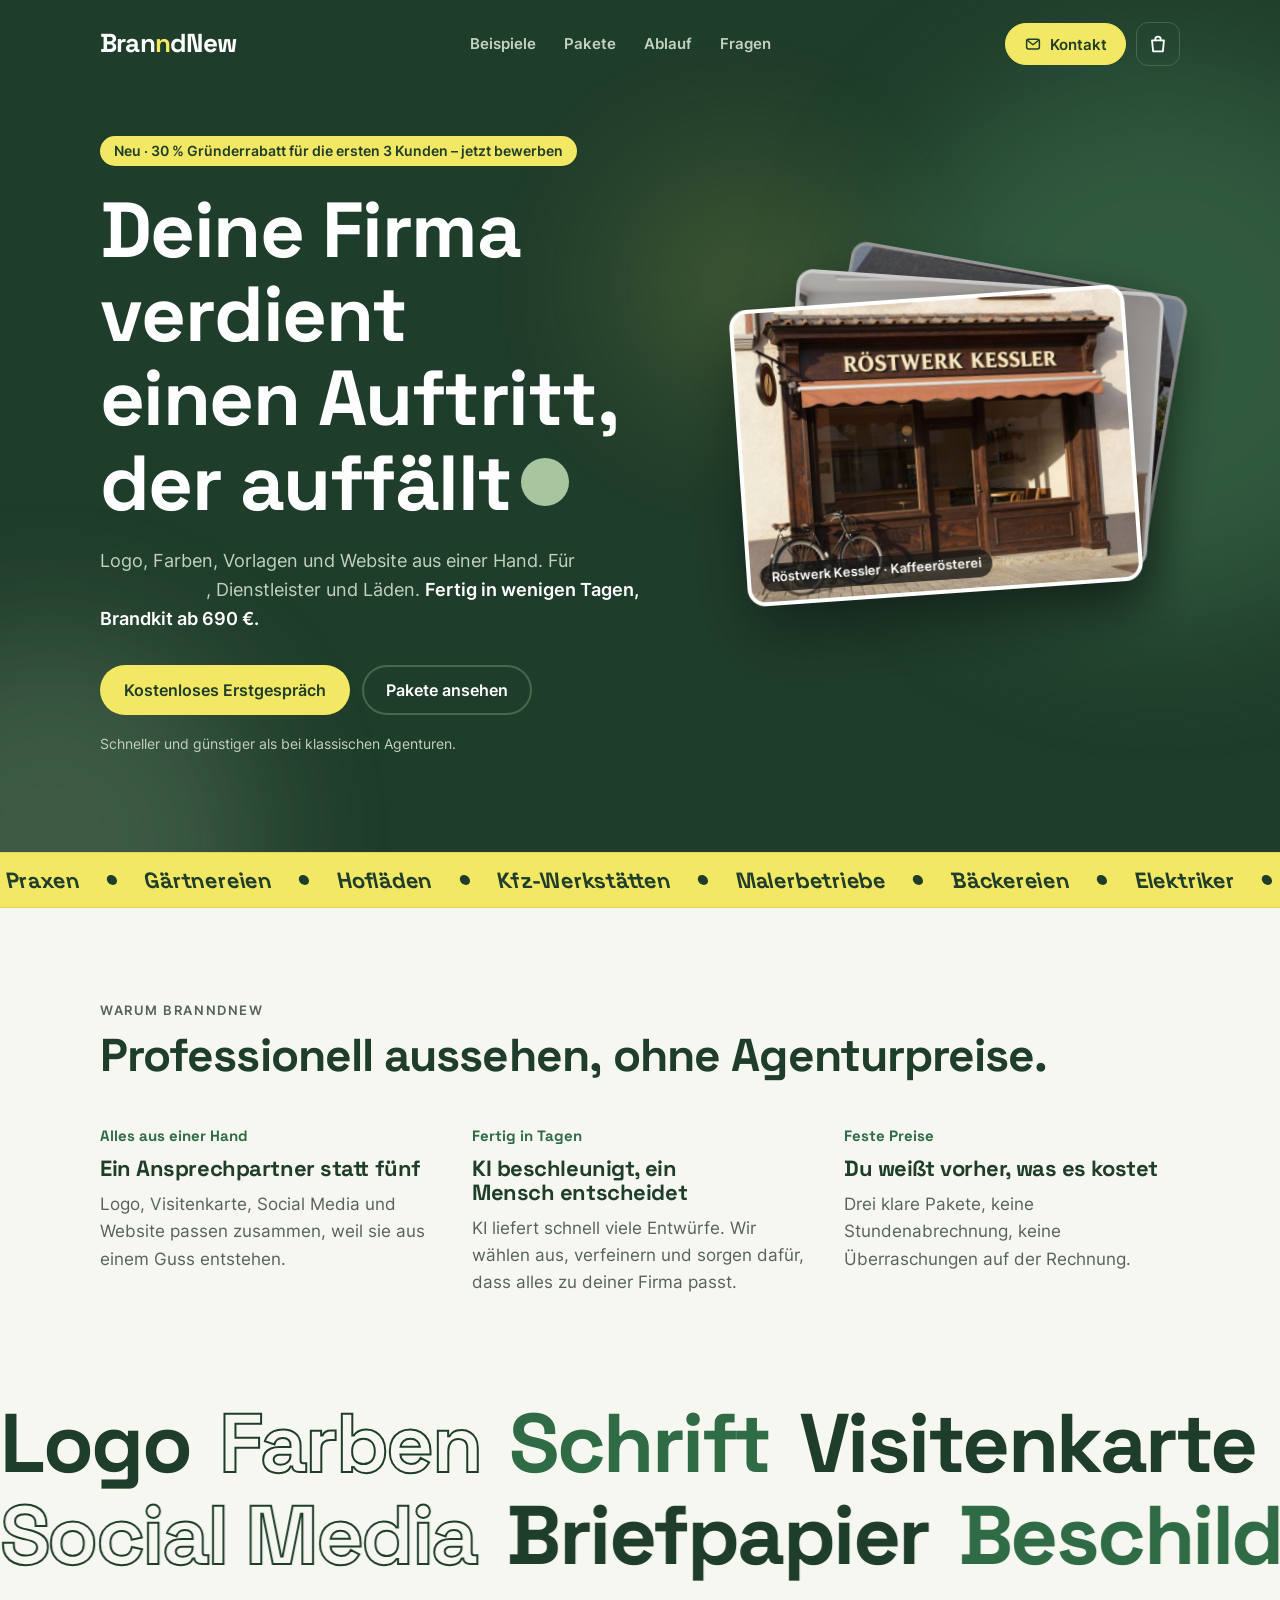
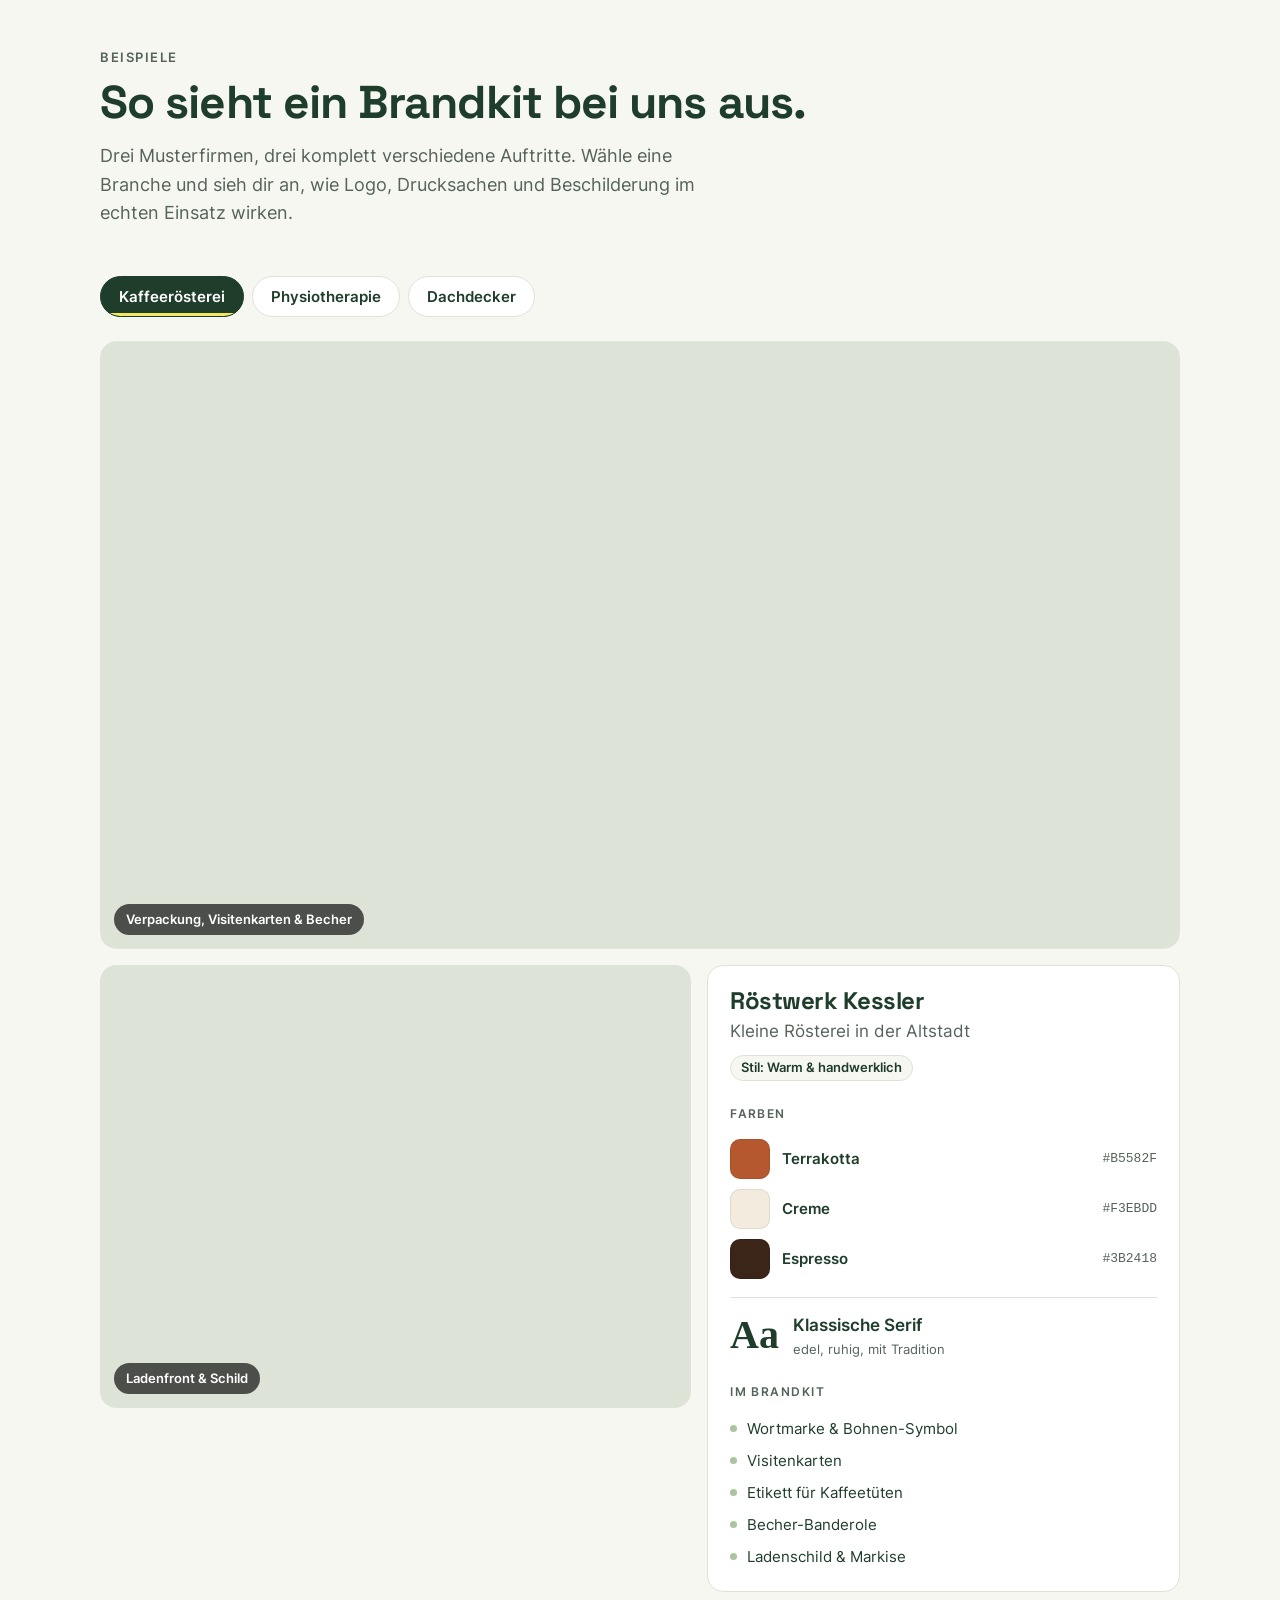
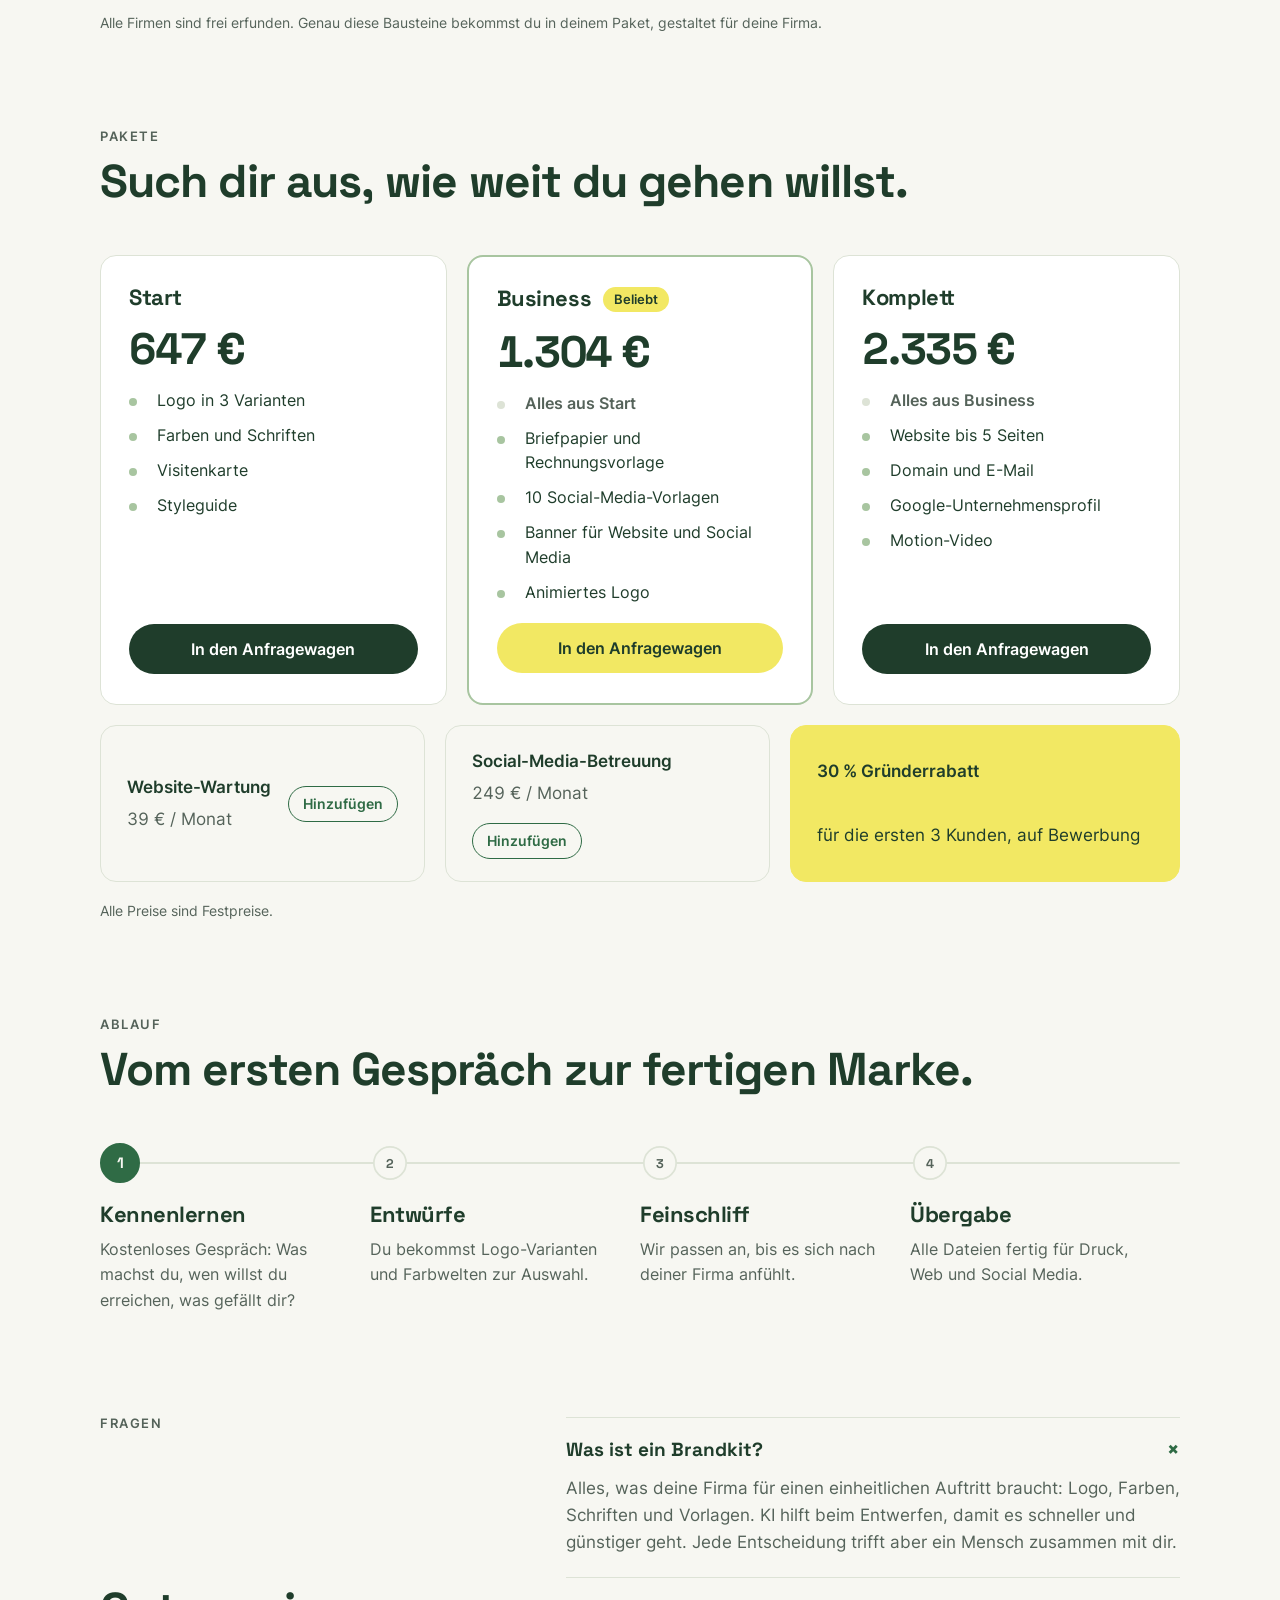
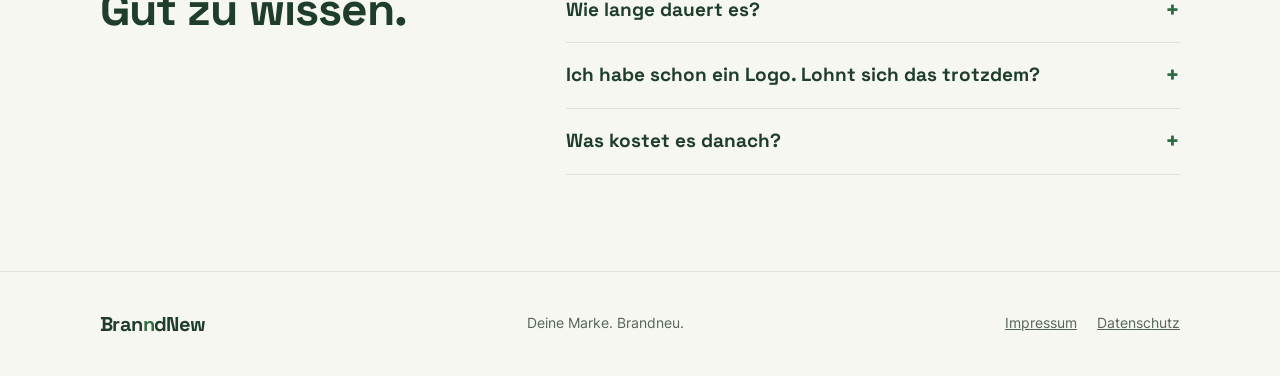
==== index.html @ 5138609c "Paket Business: KI-Bilder entfernt Co-Authored-By: Claude Opus 5.5 <noreply@anthropic.com>" ====
<!doctype html>
<html lang="de" data-theme="light">
<head>
<meta charset="utf-8">
<meta name="viewport" content="width=device-width, initial-scale=1, viewport-fit=cover">
<title>BranndNew</title>
<meta name="description" content="BranndNew – KI-Brandkits für Handwerker, Dienstleister und Läden. Brandkit ab 690 €, Komplettpaket mit Website ab 2.490 €.">
<meta name="theme-color" content="#1F3D2B">
<link rel="icon" href="data:image/svg+xml,%3Csvg xmlns='http://www.w3.org/2000/svg' viewBox='0 0 64 64'%3E%3Crect width='64' height='64' rx='14' fill='%231F3D2B'/%3E%3Ctext x='32' y='43' text-anchor='middle' font-family='Arial,sans-serif' font-weight='700' font-size='32' fill='%23FFFFFF'%3En%3Ctspan fill='%23F2E863'%3En%3C/tspan%3E%3C/text%3E%3C/svg%3E">
<meta property="og:type" content="website">
<meta property="og:locale" content="de_DE">
<meta property="og:site_name" content="BranndNew">
<meta property="og:title" content="BranndNew – Deine Marke. Brandneu.">
<meta property="og:description" content="Logo, Farben, Vorlagen und Website aus einer Hand. Für Handwerker, Dienstleister und Läden. Fertig in wenigen Tagen, Brandkit ab 690 €.">
<!-- Für ein Vorschaubild beim Teilen: Bild (1200×630 px) hochladen und hier die volle URL eintragen -->
<!-- <meta property="og:image" content="https://DEINE-DOMAIN.de/og-bild.png"> -->
<link rel="stylesheet" href="fonts/fonts.css">
<style>
/* Layout: navy hero band with live brand preview → packages → process → FAQ → contact. Brand kit v1 tokens. */
:root {
  --navy: #1F3D2B;
  --sky: #A8C5A0;
  --sun: #F2E863;
  --white: #FFFFFF;

  --bg: #F7F7F2;
  --surface: #FFFFFF;
  --fg: #1F3D2B;
  --muted: #55635A;
  --line: #DDE3D6;
  --accent-ink: #2F6B45;
  --err: #C62828;
  --hero-bg: #1F3D2B;
  --hero-fg: #FFFFFF;
  --hero-muted: #C3D2BF;
  --hero-orb: #2C5139;
  --chip-bg: #1F3D2B;
  --chip-fg: #FFFFFF;

  --display: "Space Grotesk", "Segoe UI", system-ui, sans-serif;
  --body: "Inter", "Segoe UI", system-ui, -apple-system, sans-serif;

  --r: 16px;
  --wrap: 1120px;
}
@media (prefers-color-scheme: dark) {
  :root:not([data-theme="light"]) {
    --bg: #13241A; --surface: #1F3D2B; --fg: #FFFFFF; --muted: #B5C7B4; --line: #2F4F3A;
    --accent-ink: #A8C5A0; --hero-bg: #1F3D2B; --hero-orb: #2C5139; --err: #FF8A8A;
    --chip-bg: #F2E863; --chip-fg: #1F3D2B; color-scheme: dark;
  }
}
:root[data-theme="dark"] {
  --bg: #13241A; --surface: #1F3D2B; --fg: #FFFFFF; --muted: #B5C7B4; --line: #2F4F3A;
  --accent-ink: #A8C5A0; --hero-bg: #1F3D2B; --hero-orb: #2C5139; --err: #FF8A8A;
  --chip-bg: #F2E863; --chip-fg: #1F3D2B; color-scheme: dark;
}

* { box-sizing: border-box; }
html { scroll-behavior: smooth; }
@media (prefers-reduced-motion: reduce) { html { scroll-behavior: auto; } *, *::before, *::after { transition: none !important; animation: none !important; } }
body { background: var(--bg); color: var(--fg); font: 400 17px/1.6 var(--body); }
body::before { content: ""; position: fixed; inset: 0 0 auto; height: env(safe-area-inset-top, 0px); z-index: 10; background: var(--hero-bg); }

.wrap { max-width: var(--wrap); margin: 0 auto; padding-left: max(20px, env(safe-area-inset-left, 0px)); padding-right: max(20px, env(safe-area-inset-right, 0px)); }
h1, h2, h3 { font-family: var(--display); font-weight: 700; line-height: 1.08; letter-spacing: -0.02em; margin: 0; text-wrap: balance; }
h2 { font-size: clamp(30px, 4.4vw, 46px); }
h3 { font-size: 22px; }
p { margin: 0; }
a { color: inherit; }
:focus-visible { outline: 3px solid var(--sky); outline-offset: 3px; border-radius: 6px; }
.eyebrow { font: 600 13px/1 var(--body); letter-spacing: .12em; text-transform: uppercase; color: var(--muted); }
.lead { color: var(--muted); font-size: 18px; max-width: 58ch; }

.wordmark { font-family: var(--display); font-weight: 700; letter-spacing: -0.03em; white-space: nowrap; }
.wordmark .nn { color: var(--sun); }
.on-light .wordmark .nn { color: var(--accent-ink); }

.btn { display: inline-flex; align-items: center; gap: 8px; font: 600 16px/1 var(--body); padding: 15px 22px; border-radius: 999px; text-decoration: none; border: 2px solid transparent; cursor: pointer; transition: transform .15s ease, background .15s ease; }
.btn:hover { transform: translateY(-2px); }
.btn-sun { background: var(--sun); color: var(--navy); }
.btn-ghost { border-color: #46684F; color: var(--hero-fg); }
.btn-ghost:hover { background: #2A4E37; }

/* Header + hero */
html { scroll-padding-top: 76px; }
.topbar { position: fixed; inset: 0 0 auto; z-index: 50; padding-top: env(safe-area-inset-top, 0px); color: var(--hero-fg); transition: background .3s ease, box-shadow .3s ease; }
.topbar.solid, .topbar.open { background: rgba(31, 61, 43, .94); -webkit-backdrop-filter: blur(12px); backdrop-filter: blur(12px); box-shadow: 0 8px 30px rgba(0, 0, 0, .18); }
.nav { display: flex; align-items: center; justify-content: space-between; gap: 16px; padding-block: 22px; transition: padding .3s ease; }
.topbar.solid .nav { padding-block: 12px; }
.nav .wordmark { font-size: 26px; text-decoration: none; color: var(--hero-fg); }
.nav ul { display: flex; gap: 28px; list-style: none; margin: 0; padding: 0; }
.nav ul a { text-decoration: none; color: var(--hero-muted); font-weight: 600; font-size: 15px; position: relative; }
.nav ul a::after { content: ""; position: absolute; left: 0; right: 0; bottom: -6px; height: 2px; border-radius: 2px; background: var(--sun); transform: scaleX(0); transform-origin: left; transition: transform .25s ease; }
.nav ul a:hover, .nav ul a.active { color: var(--hero-fg); }
.nav ul a:hover::after, .nav ul a.active::after { transform: scaleX(1); }
.nav .only-mobile { display: none; }
.nav-end { display: flex; align-items: center; gap: 10px; }
.nav .btn { padding: 11px 18px; font-size: 15px; }
.menu-btn { display: none; width: 44px; height: 44px; border-radius: 12px; border: 1px solid #46684F; background: transparent; cursor: pointer; position: relative; }
.menu-btn span { position: absolute; left: 12px; right: 12px; height: 2px; border-radius: 2px; background: var(--hero-fg); transition: transform .25s ease, top .25s ease; }
.menu-btn span:first-child { top: 17px; }
.menu-btn span:last-child { top: 25px; }
.topbar.open .menu-btn span:first-child { top: 21px; transform: rotate(45deg); }
.topbar.open .menu-btn span:last-child { top: 21px; transform: rotate(-45deg); }
.progress { position: absolute; left: 0; bottom: 0; height: 3px; width: 100%; background: var(--sun); transform: scaleX(0); transform-origin: left; }
@media (max-width: 820px) {
  .menu-btn { display: block; }
  .nav ul { display: none; }
  .nav .only-mobile { display: block; }
  .topbar.open { background: var(--navy); -webkit-backdrop-filter: none; backdrop-filter: none; }
  .topbar.open .nav ul { display: flex; flex-direction: column; gap: 0; position: absolute; left: 0; right: 0; top: 100%; padding: 8px max(20px, env(safe-area-inset-left, 0px)) 24px; background: var(--navy); box-shadow: 0 30px 40px rgba(0, 0, 0, .35); }
  .topbar.open .nav ul a { display: block; padding: 16px 0; font: 700 22px/1 var(--display); color: var(--hero-fg); border-bottom: 1px solid #2F4F3A; }
  .topbar.open .nav ul a::after { display: none; }
}
@media (max-width: 420px) { .nav #book { display: none; } }

.hero { background: var(--hero-bg); color: var(--hero-fg); position: relative; overflow: hidden; padding-top: 88px; }
.orbs { position: absolute; inset: 0; z-index: 0; pointer-events: none; transform: translate3d(var(--mx, 0px), var(--my, 0px), 0); transition: transform .8s cubic-bezier(.2, .7, .2, 1); }
.orbs i { position: absolute; border-radius: 50%; filter: blur(70px); animation: drift 20s ease-in-out infinite alternate; will-change: transform; }
.orbs i:nth-child(1) { width: 560px; height: 560px; right: -160px; top: 60px; background: #4F8A5F; opacity: .38; }
.orbs i:nth-child(2) { width: 420px; height: 420px; left: -160px; bottom: -200px; background: var(--sky); opacity: .22; animation-duration: 24s; animation-delay: -8s; }
.orbs i:nth-child(3) { width: 260px; height: 260px; right: 32%; top: 18%; background: var(--sun); opacity: .14; animation-duration: 28s; animation-delay: -14s; }
@keyframes drift { 0% { transform: translate(0, 0) scale(1); } 50% { transform: translate(-70px, 50px) scale(1.12); } 100% { transform: translate(50px, -40px) scale(.94); } }

/* Kinetische Überschrift */
[data-kinetic] .kw { display: inline-block; white-space: nowrap; }
[data-kinetic] .k { display: inline-block; transition: transform .35s cubic-bezier(.2, .7, .2, 1), color .35s ease; }
.js-motion [data-kinetic] .kw { animation: wordIn .9s cubic-bezier(.2, .7, .2, 1) both; animation-delay: calc(var(--i) * 70ms + 100ms); }
.kin-done [data-kinetic] .kw { animation: none; opacity: 1; transform: none; filter: none; }
@keyframes wordIn { from { opacity: 0; transform: translateY(.45em) rotate(2deg); filter: blur(6px); } to { opacity: 1; transform: none; filter: none; } }

/* Laufband */
.ticker { background: var(--sun); color: var(--navy); overflow: hidden; padding-block: 16px; border-block: 1px solid rgba(31, 61, 43, .1); }
.ticker-track { display: flex; width: max-content; animation: ticker 38s linear infinite; }
.ticker:hover .ticker-track { animation-play-state: paused; }
.ticker span { font: 700 22px/1 var(--display); letter-spacing: -0.01em; white-space: nowrap; display: inline-flex; align-items: center; }
.ticker span::after { content: ""; width: 10px; height: 10px; border-radius: 50%; background: var(--navy); margin-inline: 28px; }
@keyframes ticker { to { transform: translateX(-50%); } }

/* Einblenden beim Scrollen */
.rise { opacity: 0; transform: translateY(32px); transition: opacity .8s ease, transform .8s cubic-bezier(.2, .7, .2, 1); }
.rise.in { opacity: 1; transform: none; }

.hero-grid { position: relative; z-index: 1; display: grid; grid-template-columns: minmax(0, 1.1fr) minmax(0, .9fr); gap: 56px; align-items: center; padding-block: 48px 96px; }
.hero-grid > * { min-width: 0; }
@media (max-width: 920px) { .hero-grid { grid-template-columns: minmax(0, 1fr); gap: 48px; padding-block: 24px 72px; } }

/* Foto-Stapel im Hero */
.stack { position: relative; aspect-ratio: 4 / 3.6; perspective: 1200px; cursor: pointer; transform: translate3d(var(--sx, 0px), var(--sy, 0px), 0); transition: transform .8s cubic-bezier(.2, .7, .2, 1); }
@media (max-width: 920px) { .stack { width: min(440px, 88%); margin-inline: auto; } }
.sc { position: absolute; left: 4%; top: 14%; width: 86%; aspect-ratio: 4 / 3; margin: 0; border-radius: 18px; overflow: hidden; box-shadow: 0 30px 60px rgba(0, 0, 0, .35); border: 4px solid #FFFFFF; background: #FFFFFF;
  transition: transform .9s cubic-bezier(.2, .7, .2, 1), opacity .6s ease, filter .6s ease; will-change: transform; }
.sc img { width: 100%; height: 100%; object-fit: cover; display: block; }
.sc figcaption { position: absolute; left: 10px; bottom: 10px; background: rgba(20, 22, 20, .75); color: #FFFFFF; font: 600 12.5px/1 var(--body); padding: 8px 11px; border-radius: 999px; }
.sc[data-pos="0"] { z-index: 3; transform: rotate(-4deg); }
.sc[data-pos="1"] { z-index: 2; transform: translate(9%, -9%) rotate(4deg) scale(.93); filter: brightness(.8); }
.sc[data-pos="2"] { z-index: 1; transform: translate(16%, -17%) rotate(10deg) scale(.86); filter: brightness(.6); }
.sc.leave { z-index: 4; transform: translate(-30%, 18%) rotate(-16deg) scale(.95); opacity: 0; }
.stack:hover .sc[data-pos="1"] { transform: translate(14%, -12%) rotate(7deg) scale(.93); }
.stack:hover .sc[data-pos="2"] { transform: translate(24%, -22%) rotate(14deg) scale(.86); }
.js-motion .stack { animation: floaty 7s ease-in-out infinite; }
@keyframes floaty { 50% { translate: 0 -10px; } }

/* Wechselndes Wort */
.rot { display: inline-block; position: relative; color: var(--sun); font-weight: 600; transition: opacity .35s ease, transform .35s cubic-bezier(.2, .7, .2, 1), filter .35s ease; }
.rot.swap { opacity: 0; transform: translateY(-.6em); filter: blur(4px); }

/* Großes Schriftband */
.mega { overflow: hidden; padding-block: 8px 72px; display: grid; gap: 4px; }
.mega-row { display: flex; width: max-content; white-space: nowrap; font: 700 clamp(40px, 6.5vw, 92px)/1.05 var(--display); letter-spacing: -0.03em; will-change: transform; animation: megaMove 90s linear infinite; }
.mega-row.rev { animation-direction: reverse; animation-duration: 110s; }
@keyframes megaMove { from { transform: translateX(0); } to { transform: translateX(-50%); } }
.mega-row span { padding-right: .35em; }
.mega-row span { color: var(--fg); }
.mega-row span.o { color: transparent; -webkit-text-stroke: 2px var(--fg); }
.mega-row span.hl { color: var(--accent-ink); -webkit-text-stroke: 0; }

/* Überschriften bauen sich Wort für Wort auf */
.hw { display: inline-block; overflow: hidden; vertical-align: bottom; padding-bottom: .08em; margin-bottom: -.08em; }
.hw > i { display: inline-block; font-style: normal; transition: transform .8s cubic-bezier(.2, .7, .2, 1); transition-delay: calc(var(--d) * 55ms + 120ms); }
.rise .hw > i { transform: translateY(110%); }
.rise.in .hw > i { transform: none; }

/* Lichtkegel, der der Maus folgt */
.glow { position: relative; isolation: isolate; }
.glow::after { content: ""; position: absolute; inset: 0; border-radius: inherit; pointer-events: none; z-index: -1; opacity: 0; transition: opacity .3s ease;
  background: radial-gradient(420px circle at var(--gx, 50%) var(--gy, 50%), rgba(168, 197, 160, .35), transparent 60%); }
.glow:hover::after { opacity: 1; }

/* Beispiele: Auto-Wechsel mit Fortschritt, Bilder mit Wisch-Effekt und Parallax */
.kit-tab { position: relative; overflow: hidden; }
.kit-tab .bar { position: absolute; left: 0; bottom: 0; height: 3px; width: 100%; background: var(--sun); transform: scaleX(0); transform-origin: left; }
.kit-tab[aria-selected="true"] .bar.run { animation: tabbar 7s linear forwards; }
.kit-paused .kit-tab .bar.run { animation-play-state: paused; }
@keyframes tabbar { to { transform: scaleX(1); } }
.shot img { transform: translateY(var(--py, 0px)) scale(1.12); will-change: transform; }
.js-motion .kit.anim .shot { animation: wipe 1s cubic-bezier(.7, 0, .2, 1) both; }
.js-motion .kit.anim .shot.side { animation-delay: .12s; }
.js-motion .kit.anim .tile { animation: tileIn .8s cubic-bezier(.2, .7, .2, 1) .2s both; }
@keyframes wipe { from { clip-path: inset(0 100% 0 0 round var(--r)); } to { clip-path: inset(0 0 0 0 round var(--r)); } }
@keyframes tileIn { from { opacity: 0; transform: translateX(24px); } to { opacity: 1; transform: none; } }

/* Laufband wird per Script bewegt (reagiert auf Scroll-Tempo) */
.ticker.js .ticker-track { animation: none; }

.badge { display: inline-block; background: var(--sun); color: var(--navy); font: 600 14px/1 var(--body); padding: 8px 14px; border-radius: 999px; text-decoration: none; }
.hero h1 { font-size: clamp(42px, 6.4vw, 78px); margin-top: 22px; position: relative; }
.hero h1 .dot { display: inline-block; width: .62em; height: .62em; border-radius: 50%; background: var(--sky); vertical-align: .05em; margin-left: .12em; }
.hero .lead { color: var(--hero-muted); margin-top: 22px; }
.hero .lead strong { color: var(--hero-fg); font-weight: 600; }
.hero-actions { display: flex; flex-wrap: wrap; gap: 12px; margin-top: 32px; }
.hero-note { margin-top: 18px; font-size: 14px; color: var(--hero-muted); }

/* Sections */
section { padding-block: 96px; }
@media (max-width: 640px) { section { padding-block: 64px; } }
.sec-head { display: grid; gap: 14px; margin-bottom: 48px; }

.why { display: grid; grid-template-columns: repeat(3, 1fr); gap: 36px; }
@media (max-width: 820px) { .why { grid-template-columns: 1fr; gap: 28px; } }
.why h3 { margin-bottom: 10px; }
.why p { color: var(--muted); }
.why .mark { font: 700 15px/1 var(--display); color: var(--accent-ink); margin-bottom: 14px; display: block; }

.packages { display: grid; grid-template-columns: repeat(3, 1fr); gap: 20px; align-items: stretch; }
@media (max-width: 920px) { .packages { grid-template-columns: 1fr; } }
.pkg { background: var(--surface); border: 1px solid var(--line); border-radius: var(--r); padding: 30px 28px; display: flex; flex-direction: column; gap: 18px; min-width: 0; }
.pkg.featured { border: 2px solid var(--sky); }
.pkg { transition: transform .3s cubic-bezier(.2, .7, .2, 1), box-shadow .3s ease, border-color .3s ease; }
.pkg:hover { transform: translateY(-8px); box-shadow: 0 24px 48px rgba(31, 61, 43, .14); border-color: var(--accent-ink); }
.pkg.rise { transition: opacity .8s ease, transform .8s cubic-bezier(.2, .7, .2, 1); }
.pkg-top { display: flex; align-items: center; gap: 12px; flex-wrap: wrap; }
.pill { background: var(--sun); color: var(--navy); font: 600 13px/1 var(--body); padding: 6px 11px; border-radius: 999px; }
.price { font: 700 44px/1 var(--display); letter-spacing: -0.03em; font-variant-numeric: tabular-nums; }
.price small { font: 400 15px var(--body); color: var(--muted); letter-spacing: 0; margin-left: 4px; }
.pkg ul { list-style: none; margin: 0; padding: 0; display: grid; gap: 10px; font-size: 15.5px; }
.pkg li { display: grid; grid-template-columns: 18px 1fr; gap: 10px; }
.pkg li::before { content: ""; width: 8px; height: 8px; border-radius: 50%; background: var(--sky); margin-top: 9px; }
.pkg li.inherit { color: var(--muted); font-weight: 600; }
.pkg li.inherit::before { background: var(--line); }
.pkg .btn { margin-top: auto; justify-content: center; background: var(--chip-bg); color: var(--chip-fg); }
.pkg.featured .btn { background: var(--sun); color: var(--navy); }

.extras { display: grid; grid-template-columns: 1fr 1fr 1.2fr; gap: 20px; margin-top: 20px; }
@media (max-width: 920px) { .extras { grid-template-columns: 1fr; } }
.extra { border: 1px solid var(--line); border-radius: var(--r); padding: 22px 26px; display: flex; justify-content: space-between; align-items: baseline; gap: 16px; flex-wrap: wrap; }
.extra b { font-weight: 600; }
.extra span { color: var(--muted); font-variant-numeric: tabular-nums; }
.extra.deal { background: var(--sun); border-color: var(--sun); color: var(--navy); }
.extra.deal span { color: var(--navy); }
.tax-note { margin-top: 18px; color: var(--muted); font-size: 14px; }
.extra { align-items: center; }
.extra > div { display: grid; gap: 4px; }
.pkg .btn { font-family: var(--body); }
.pkg .btn.added, .pkg.featured .btn.added { background: transparent; color: var(--accent-ink); border-color: var(--accent-ink); }
.btn-mini { font: 600 14px/1 var(--body); padding: 10px 14px; border-radius: 999px; border: 1.5px solid var(--accent-ink); background: transparent; color: var(--accent-ink); cursor: pointer; white-space: nowrap; transition: background .2s ease, color .2s ease; }
.btn-mini:hover { background: var(--accent-ink); color: var(--bg); }
.btn-mini.added { border-color: transparent; }

/* Anfragewagen */
.cart-btn { position: relative; width: 44px; height: 44px; border-radius: 12px; border: 1px solid #46684F; background: transparent; color: var(--hero-fg); display: grid; place-items: center; cursor: pointer; transition: background .2s ease; }
.cart-btn:hover { background: #2A4E37; }
.cart-btn svg, .dr-close svg, .empty svg, .check svg { fill: none; stroke: currentColor; stroke-width: 2; stroke-linecap: round; stroke-linejoin: round; }
.cart-btn svg { width: 22px; height: 22px; }
.cart-count { position: absolute; top: -7px; right: -7px; min-width: 21px; height: 21px; padding: 0 5px; border-radius: 999px; background: var(--sun); color: var(--navy); font: 700 12px/21px var(--body); text-align: center; box-shadow: 0 0 0 2px var(--navy); }
html.lock { overflow: hidden; }
.drawer { position: fixed; inset: 0 0 0 auto; margin: 0; width: min(460px, 100vw); height: 100%; max-width: none; max-height: none; border: 0; padding: 0; background: var(--surface); color: var(--fg); box-shadow: -20px 0 60px rgba(0, 0, 0, .25); }
.drawer[open] { display: block; animation: drawerIn .45s cubic-bezier(.2, .7, .2, 1); }
.drawer::backdrop { background: rgba(19, 36, 26, .55); -webkit-backdrop-filter: blur(3px); backdrop-filter: blur(3px); }
@keyframes drawerIn { from { transform: translateX(100%); } to { transform: none; } }
.dr-inner { display: flex; flex-direction: column; height: 100%; min-height: 0; }
.dr-head { display: flex; justify-content: space-between; align-items: center; gap: 16px; padding: calc(20px + env(safe-area-inset-top, 0px)) 24px 14px; }
.dr-head h2 { font-size: 26px; }
.dr-close { width: 42px; height: 42px; border-radius: 12px; border: 1px solid var(--line); background: transparent; color: var(--fg); display: grid; place-items: center; cursor: pointer; flex: none; }
.dr-close svg { width: 20px; height: 20px; }
.dr-steps { list-style: none; margin: 0; padding: 0 24px 18px; display: grid; grid-template-columns: repeat(3, 1fr); gap: 8px; border-bottom: 1px solid var(--line); }
.dr-steps li { font: 600 12.5px/1.2 var(--body); color: var(--muted); padding-top: 10px; border-top: 3px solid var(--line); transition: color .3s ease, border-color .3s ease; }
.dr-steps li.on { color: var(--fg); border-color: var(--accent-ink); }
.dr-body { flex: 1; min-height: 0; overflow: auto; padding: 20px 24px 24px; }
.dr-foot { padding: 18px 24px calc(18px + env(safe-area-inset-bottom, 0px)); border-top: 1px solid var(--line); display: grid; gap: 14px; }
.dr-foot:empty { display: none; }
.items { list-style: none; margin: 0; padding: 0; display: grid; gap: 12px; }
.items li { display: flex; justify-content: space-between; gap: 16px; padding: 16px; border: 1px solid var(--line); border-radius: 14px; }
.items li > div:first-child { min-width: 0; }
.items small, .up small { display: block; color: var(--muted); font-size: 13.5px; margin-top: 4px; line-height: 1.45; }
.it-end { display: grid; gap: 8px; justify-items: end; align-content: start; white-space: nowrap; font-weight: 600; font-variant-numeric: tabular-nums; }
.rm { background: none; border: 0; padding: 0; color: var(--muted); font: 500 13px var(--body); text-decoration: underline; cursor: pointer; }
.rm:hover { color: var(--err); }
.hint { margin-top: 16px; padding: 12px 14px; border-radius: 12px; background: var(--bg); font-size: 14.5px; }
.hint a { color: var(--accent-ink); font-weight: 600; }
.upsell { margin-top: 26px; display: grid; gap: 10px; }
.up { display: flex; justify-content: space-between; align-items: center; gap: 12px; padding: 14px 16px; border-radius: 14px; background: var(--bg); }
.sum { display: grid; gap: 6px; }
.sum div { display: flex; justify-content: space-between; align-items: baseline; }
.sum b { font: 700 22px/1 var(--display); font-variant-numeric: tabular-nums; }
.sum small { color: var(--muted); font-size: 13px; }
.btn.wide { width: 100%; justify-content: center; }
.foot-row { display: flex; gap: 10px; }
.foot-row .btn-sun { flex: 1; justify-content: center; }
.btn-line { border-color: var(--line); color: var(--fg); background: transparent; }
.empty { text-align: center; display: grid; gap: 10px; justify-items: center; padding-top: 48px; color: var(--muted); }
.empty svg { width: 64px; height: 64px; color: var(--line); stroke-width: 1.5; }
.empty b { color: var(--fg); font-size: 18px; }
.empty .btn { margin-top: 10px; }
.cf { display: grid; gap: 14px; }
.cf label { display: grid; gap: 7px; font: 600 14px var(--body); color: var(--fg); }
.cf input:not([type="checkbox"]), .cf textarea { font: 400 16px/1.4 var(--body); color: var(--fg); background: var(--bg); border: 1px solid var(--line); border-radius: 12px; padding: 12px 14px; width: 100%; }
.cf textarea { resize: vertical; min-height: 96px; }
.cf input:focus, .cf textarea:focus { outline: none; border-color: var(--accent-ink); box-shadow: 0 0 0 3px rgba(47, 107, 69, .25); }
.cf [aria-invalid="true"] { border-color: var(--err) !important; }
.cf .row2 { display: grid; grid-template-columns: 1fr 1fr; gap: 12px; }
@media (max-width: 460px) { .cf .row2 { grid-template-columns: 1fr; } }
.cf .chk { display: flex; gap: 10px; align-items: flex-start; font-weight: 500; }
.cf .chk input { width: 20px; height: 20px; margin: 0; accent-color: var(--accent-ink); flex: none; }
.cf .err { color: var(--err); font-size: 14px; font-weight: 600; }
.cf .note { font-size: 13px; color: var(--muted); }
.cf .note a { color: var(--accent-ink); }
.done { text-align: center; display: grid; gap: 12px; justify-items: center; padding-top: 36px; }
.done p { color: var(--muted); max-width: 34ch; }
.done a { color: var(--accent-ink); }
.check { width: 76px; height: 76px; border-radius: 50%; background: var(--accent-ink); color: var(--bg); display: grid; place-items: center; animation: pop .55s cubic-bezier(.3, 1.6, .5, 1); }
.check svg { width: 38px; height: 38px; stroke-width: 3; }
@keyframes pop { from { transform: scale(0); } }
.toast { position: fixed; left: 50%; bottom: calc(20px + env(safe-area-inset-bottom, 0px)); z-index: 60; display: flex; gap: 14px; align-items: center; width: max-content; max-width: calc(100vw - 32px); background: var(--navy); color: #FFFFFF; padding: 10px 10px 10px 18px; border-radius: 18px; box-shadow: 0 14px 40px rgba(0, 0, 0, .3); font-size: 15px; transform: translate(-50%, calc(100% + 48px)); visibility: hidden; transition: transform .45s cubic-bezier(.2, .7, .2, 1), visibility .45s; }
.toast.show { transform: translate(-50%, 0); visibility: visible; }
.toast button { background: var(--sun); color: var(--navy); border: 0; border-radius: 999px; padding: 10px 14px; font: 600 14px/1 var(--body); cursor: pointer; white-space: nowrap; }

/* Beispiele / Musterfirmen */
.kit-tabs { display: flex; gap: 8px; flex-wrap: wrap; margin-bottom: 24px; }
.kit-tab { font: 600 15px/1 var(--body); padding: 12px 18px; border-radius: 999px; border: 1px solid var(--line); background: var(--surface); color: var(--fg); cursor: pointer; transition: background .15s ease; }
.kit-tab:hover { border-color: var(--accent-ink); }
.kit-tab[aria-selected="true"] { background: var(--chip-bg); color: var(--chip-fg); border-color: var(--chip-bg); }
.kit { display: grid; grid-template-columns: minmax(0, 1.25fr) minmax(0, 1fr); gap: 16px; }
.shot { position: relative; margin: 0; border-radius: var(--r); overflow: hidden; background: var(--line); }
.shot img { display: block; width: 100%; height: 100%; object-fit: cover; }
.shot.main { grid-column: 1 / -1; aspect-ratio: 16 / 9; }
.shot.side { aspect-ratio: 4 / 3; }
.shot figcaption { position: absolute; left: 14px; bottom: 14px; background: rgba(20, 22, 20, .72); color: #FFFFFF; font: 600 13px/1 var(--body); padding: 9px 12px; border-radius: 999px; -webkit-backdrop-filter: blur(6px); backdrop-filter: blur(6px); }
.tile { background: var(--surface); border: 1px solid var(--line); border-radius: var(--r); padding: 22px; display: grid; gap: 18px; align-content: start; }
.tile-label { font: 600 12px/1 var(--body); letter-spacing: .12em; text-transform: uppercase; color: var(--muted); }
.kit-head h3 { font-size: 24px; }
.kit-head p { color: var(--muted); margin-top: 4px; }
.kit-style { display: inline-block; margin-top: 10px; font: 600 12.5px/1 var(--body); padding: 6px 10px; border-radius: 999px; background: var(--bg); border: 1px solid var(--line); }
.kit-items { list-style: none; margin: 0; padding: 0; display: grid; gap: 8px; font-size: 15px; }
.kit-items li { display: flex; gap: 10px; align-items: baseline; }
.kit-items li::before { content: ""; width: 7px; height: 7px; border-radius: 50%; background: var(--sky); flex: none; transform: translateY(-2px); }
@media (max-width: 860px) { .kit { grid-template-columns: minmax(0, 1fr); } }
.pal { list-style: none; margin: 0; padding: 0; display: grid; gap: 10px; }
.pal li { display: grid; grid-template-columns: 40px 1fr auto; gap: 12px; align-items: center; font-size: 15px; }
.pal i { width: 40px; height: 40px; border-radius: 10px; border: 1px solid rgba(0,0,0,.08); }
.pal code { font: 400 13px/1 ui-monospace, Consolas, monospace; color: var(--muted); }
.font-sample { display: flex; align-items: center; gap: 14px; border-top: 1px solid var(--line); padding-top: 14px; }
.font-sample > span { font-size: 40px; font-weight: 700; line-height: 1; }
.font-sample small { display: block; color: var(--muted); font-size: 13px; }
.kit-note { margin-top: 20px; color: var(--muted); font-size: 14px; }

.steps { --p: 1; list-style: none; margin: 0; padding: 0; display: grid; grid-template-columns: repeat(4, 1fr); gap: 0; position: relative; }
.steps::before, .steps::after { content: ""; position: absolute; left: 0; top: 19px; height: 2px; border-radius: 2px; }
.steps::before { right: 0; background: var(--line); }
.steps::after { width: calc(var(--p) * 100%); background: var(--accent-ink); }
.steps li { padding: 0 24px 8px 0; display: grid; gap: 10px; align-content: start; transition: opacity .5s ease; }
.steps .num { width: 40px; height: 40px; border-radius: 50%; display: grid; place-items: center; font: 700 15px/1 var(--display); position: relative; z-index: 1; margin-bottom: 10px; background: var(--accent-ink); color: var(--bg); border: 2px solid var(--accent-ink); transition: background .35s ease, color .35s ease, border-color .35s ease, transform .35s cubic-bezier(.3, 1.6, .5, 1); }
.steps p { color: var(--muted); font-size: 16px; }
.steps.live li:not(.on) { opacity: .4; }
.steps.live li:not(.on) .num { background: var(--bg); color: var(--muted); border-color: var(--line); transform: scale(.85); }
@media (max-width: 920px) {
  .steps { grid-template-columns: 1fr; }
  .steps li { padding: 0 0 32px 64px; position: relative; }
  .steps .num { position: absolute; left: 0; top: -8px; margin: 0; }
  .steps::before, .steps::after { left: 19px; top: 0; width: 2px; }
  .steps::before { right: auto; bottom: 0; height: auto; }
  .steps::after { height: calc(var(--p) * 100%); }
}

.faq { display: grid; grid-template-columns: .8fr 1.2fr; gap: 56px; }
@media (max-width: 820px) { .faq { grid-template-columns: 1fr; gap: 28px; } }
.faq > * { min-width: 0; }
details { border-bottom: 1px solid var(--line); padding-block: 20px; }
details:first-of-type { border-top: 1px solid var(--line); }
summary { cursor: pointer; font: 700 19px/1.3 var(--display); list-style: none; display: flex; justify-content: space-between; gap: 16px; }
summary::-webkit-details-marker { display: none; }
summary::after { content: "+"; color: var(--accent-ink); font-size: 24px; line-height: 1; transition: transform .2s ease; }
details[open] summary::after { transform: rotate(45deg); }
details p { color: var(--muted); margin-top: 12px; max-width: 62ch; }

.contact { background: var(--hero-bg); color: var(--hero-fg); }
.modal { width: min(980px, calc(100vw - 32px)); max-width: none; max-height: calc(100dvh - 32px); margin: auto; border: 1px solid #2F4F3A; border-radius: 24px; padding: 48px; overflow: auto; box-shadow: 0 40px 100px rgba(0, 0, 0, .45); }
.modal[open] { animation: modalIn .4s cubic-bezier(.2, .7, .2, 1); }
.modal::backdrop { background: rgba(19, 36, 26, .6); -webkit-backdrop-filter: blur(4px); backdrop-filter: blur(4px); }
@keyframes modalIn { from { opacity: 0; transform: translateY(24px) scale(.98); } to { opacity: 1; transform: none; } }
.modal-close { position: absolute; top: 16px; right: 16px; color: var(--hero-fg); border-color: #46684F; }
.modal-close:hover { background: #2A4E37; }
@media (max-width: 640px) { .modal { width: 100vw; max-height: 100dvh; height: 100dvh; border-radius: 0; border: 0; padding: calc(64px + env(safe-area-inset-top, 0px)) 20px calc(28px + env(safe-area-inset-bottom, 0px)); } }
.contact-btn svg { width: 18px; height: 18px; fill: none; stroke: currentColor; stroke-width: 2; stroke-linecap: round; stroke-linejoin: round; flex: none; }
.contact-btn { background: transparent; white-space: nowrap; }
.nav .contact-btn { border-width: 1px; }
.nav .contact-btn.btn-sun { background: var(--sun); border-color: var(--sun); }
.nav .btn { white-space: nowrap; }
.modal:focus-visible { outline: none; }
@media (max-width: 640px) { .nav .contact-btn { width: 44px; height: 44px; padding: 0; justify-content: center; border-radius: 12px; } .nav .contact-btn span { display: none; } }
.contact-grid { display: grid; grid-template-columns: 1fr 1fr; gap: 56px; }
@media (max-width: 820px) { .contact-grid { grid-template-columns: 1fr; gap: 36px; } }
.contact-grid > * { min-width: 0; }
.contact .lead { color: var(--hero-muted); margin-top: 18px; }
.person { margin-top: 36px; display: flex; gap: 16px; align-items: center; }
.person .mono { width: 56px; height: 56px; border-radius: 14px; background: var(--white); display: flex; align-items: center; justify-content: center; font: 700 24px/1 var(--display); color: var(--navy); letter-spacing: -0.04em; flex: none; }
.person .mono b { color: #2F6B45; }
.person p { color: var(--hero-muted); font-size: 15px; }
.person strong { color: var(--hero-fg); display: block; font: 700 19px var(--display); }
.reach { margin-top: 24px; display: grid; gap: 6px; border-left: 3px solid var(--sky); padding-left: 16px; color: var(--hero-muted); }
.reach a { color: var(--hero-fg); text-decoration: none; }
.reach a:hover { text-decoration: underline; }
.privacy { font-size: 13px; color: var(--hero-muted); }
.privacy a { color: var(--hero-fg); }
form { display: grid; gap: 14px; }
.row { display: grid; grid-template-columns: 1fr 1fr; gap: 14px; }
@media (max-width: 560px) { .row { grid-template-columns: 1fr; } }
form label { display: grid; gap: 8px; font: 600 14px var(--body); color: var(--hero-muted); }
form input, form select, form textarea { font: 400 16px/1.4 var(--body); color: var(--hero-fg); background: #264532; border: 1px solid #3F6A4D; border-radius: 12px; padding: 13px 14px; width: 100%; color-scheme: dark; }
form textarea { min-height: 120px; resize: vertical; }
form .btn { justify-self: start; }
.sent { background: #264532; border: 1px solid var(--sky); border-radius: 12px; padding: 16px 18px; }

footer { padding-block: 36px; border-top: 1px solid var(--line); }
.foot { display: flex; justify-content: space-between; align-items: center; gap: 16px; flex-wrap: wrap; color: var(--muted); font-size: 14px; }
.foot .wordmark { font-size: 20px; color: var(--fg); }
.foot nav { display: flex; gap: 20px; }
body { margin: 0; } img { max-width: 100%; } [hidden] { display: none !important; }
</style>
</head>
<body>

<header class="topbar" id="topbar">
  <nav class="wrap nav" aria-label="Hauptnavigation">
    <a class="wordmark" href="#top" aria-label="BranndNew Startseite">Bran<span class="nn">n</span>dNew</a>
    <ul id="menu">
      <li><a href="#beispiele">Beispiele</a></li>
      <li><a href="#pakete">Pakete</a></li>
      <li><a href="#ablauf">Ablauf</a></li>
      <li><a href="#faq">Fragen</a></li>
      <li class="only-mobile"><a href="#kontakt" data-contact>Kontakt</a></li>
    </ul>
    <div class="nav-end">
      <button class="btn btn-ghost contact-btn" id="contact-btn" type="button" data-contact aria-haspopup="dialog" aria-label="Kontakt">
        <svg viewBox="0 0 24 24" aria-hidden="true"><rect x="3.5" y="5.5" width="17" height="13" rx="2.5"/><path d="m4.5 7 7.5 6 7.5-6"/></svg>
        <span>Kontakt</span>
      </button>
      <a class="btn btn-sun" href="#kontakt" id="book">Erstgespräch anfragen</a>
      <button class="cart-btn" type="button" id="cart-btn" aria-haspopup="dialog" aria-label="Anfragewagen öffnen, 0 Positionen">
        <svg viewBox="0 0 24 24" aria-hidden="true"><path d="M5.5 8h13l-1.2 12h-10.6z"/><path d="M9 8V7a3 3 0 0 1 6 0v1"/></svg>
        <span class="cart-count" id="cart-count" hidden>0</span>
      </button>
      <button class="menu-btn" type="button" id="menu-btn" aria-expanded="false" aria-controls="menu" aria-label="Menü öffnen"><span></span><span></span></button>
    </div>
  </nav>
  <div class="progress" id="progress" aria-hidden="true"></div>
</header>

<div class="hero" id="top">
  <div class="orbs" id="orbs" aria-hidden="true"><i></i><i></i><i></i></div>
  <div class="wrap">
    <div class="hero-grid">
      <div>
        <a class="badge" href="#kontakt">Neu · 30 % Gründerrabatt für die ersten 3 Kunden – jetzt bewerben</a>
        <h1 data-kinetic>Deine Firma verdient einen Auftritt, der auffällt<span class="dot" aria-hidden="true"></span></h1>
        <p class="lead">Logo, Farben, Vorlagen und Website aus einer Hand. Für <span class="rot" id="rot">Handwerker</span>, Dienstleister und Läden. <strong>Fertig in wenigen Tagen, Brandkit ab 690 €.</strong></p>
        <div class="hero-actions">
          <a class="btn btn-sun" href="#kontakt">Kostenloses Erstgespräch</a>
          <a class="btn btn-ghost" href="#pakete">Pakete ansehen</a>
        </div>
        <p class="hero-note">Schneller und günstiger als bei klassischen Agenturen.</p>
      </div>
      <div class="stack" id="stack" role="button" tabindex="0" aria-label="Beispiel-Brandkits ansehen">
        <figure class="sc" data-pos="0" data-k="0"><img src="img/kessler-2.jpg" alt="Brandkit-Beispiel Röstwerk Kessler, Kaffeerösterei" width="800" height="600"><figcaption>Röstwerk Kessler · Kaffeerösterei</figcaption></figure>
        <figure class="sc" data-pos="1" data-k="1"><img src="img/nordlicht-2.jpg" alt="Brandkit-Beispiel Nordlicht, Physiotherapie" width="800" height="600"><figcaption>Nordlicht · Physiotherapie</figcaption></figure>
        <figure class="sc" data-pos="2" data-k="2"><img src="img/kraft-2.jpg" alt="Brandkit-Beispiel Dachbau Kraft, Dachdecker" width="800" height="600"><figcaption>Dachbau Kraft · Dachdecker</figcaption></figure>
      </div>

    </div>
  </div>
</div>

<div class="ticker" aria-hidden="true">
  <div class="ticker-track">
    <span>Malerbetriebe</span><span>Bäckereien</span><span>Elektriker</span><span>Friseure</span><span>Schreinereien</span><span>Cafés</span><span>Praxen</span><span>Gärtnereien</span><span>Hofläden</span><span>Kfz-Werkstätten</span>
    <span>Malerbetriebe</span><span>Bäckereien</span><span>Elektriker</span><span>Friseure</span><span>Schreinereien</span><span>Cafés</span><span>Praxen</span><span>Gärtnereien</span><span>Hofläden</span><span>Kfz-Werkstätten</span>
  </div>
</div>

<main class="on-light">
  <section>
    <div class="wrap">
      <div class="sec-head">
        <span class="eyebrow">Warum BranndNew</span>
        <h2>Professionell aussehen, ohne Agenturpreise.</h2>
      </div>
      <div class="why">
        <div><span class="mark">Alles aus einer Hand</span><h3>Ein Ansprechpartner statt fünf</h3><p>Logo, Visitenkarte, Social Media und Website passen zusammen, weil sie aus einem Guss entstehen.</p></div>
        <div><span class="mark">Fertig in Tagen</span><h3>KI beschleunigt, ein Mensch entscheidet</h3><p>KI liefert schnell viele Entwürfe. Wir wählen aus, verfeinern und sorgen dafür, dass alles zu deiner Firma passt.</p></div>
        <div><span class="mark">Feste Preise</span><h3>Du weißt vorher, was es kostet</h3><p>Drei klare Pakete, keine Stundenabrechnung, keine Überraschungen auf der Rechnung.</p></div>
      </div>
    </div>
  </section>

  <div class="mega" id="schriftband" aria-hidden="true">
    <div class="mega-row"><span>Logo</span><span class="o">Farben</span><span class="hl">Schrift</span><span>Visitenkarte</span><span class="o">Website</span><span>Logo</span><span class="o">Farben</span><span class="hl">Schrift</span><span>Visitenkarte</span><span class="o">Website</span></div>
    <div class="mega-row rev"><span class="o">Social Media</span><span>Briefpapier</span><span class="hl">Beschilderung</span><span class="o">Fahrzeug</span><span class="o">Social Media</span><span>Briefpapier</span><span class="hl">Beschilderung</span><span class="o">Fahrzeug</span></div>
  </div>

  <section id="beispiele" style="padding-top:0">
    <div class="wrap">
      <div class="sec-head">
        <span class="eyebrow">Beispiele</span>
        <h2>So sieht ein Brandkit bei uns aus.</h2>
        <p class="lead">Drei Musterfirmen, drei komplett verschiedene Auftritte. Wähle eine Branche und sieh dir an, wie Logo, Drucksachen und Beschilderung im echten Einsatz wirken.</p>
      </div>
      <div class="kit-tabs" role="tablist" aria-label="Musterfirmen" id="kit-tabs"></div>
      <div class="kit" id="kit" role="tabpanel"></div>
      <p class="kit-note">Alle Firmen sind frei erfunden. Genau diese Bausteine bekommst du in deinem Paket, gestaltet für deine Firma.</p>
    </div>
  </section>

  <section id="pakete" style="padding-top:0">
    <div class="wrap">
      <div class="sec-head">
        <span class="eyebrow">Pakete</span>
        <h2>Such dir aus, wie weit du gehen willst.</h2>
      </div>
      <div class="packages">
        <article class="pkg glow">
          <div class="pkg-top"><h3>Start</h3></div>
          <div class="price">690 €</div>
          <ul>
            <li>Logo in 3 Varianten</li>
            <li>Farben und Schriften</li>
            <li>Visitenkarte</li>
            <li>Styleguide</li>
          </ul>
          <button class="btn" type="button" data-add="start" data-label="In den Anfragewagen" data-added="✓ Im Anfragewagen">In den Anfragewagen</button>
        </article>
        <article class="pkg glow featured">
          <div class="pkg-top"><h3>Business</h3><span class="pill">Beliebt</span></div>
          <div class="price">1.390 €</div>
          <ul>
            <li class="inherit">Alles aus Start</li>
            <li>Briefpapier und Rechnungsvorlage</li>
            <li>10 Social-Media-Vorlagen</li>
            <li>Banner für Website und Social Media</li>
            <li>Animiertes Logo</li>
          </ul>
          <button class="btn" type="button" data-add="business" data-label="In den Anfragewagen" data-added="✓ Im Anfragewagen">In den Anfragewagen</button>
        </article>
        <article class="pkg glow">
          <div class="pkg-top"><h3>Komplett</h3></div>
          <div class="price">2.490 €</div>
          <ul>
            <li class="inherit">Alles aus Business</li>
            <li>Website bis 5 Seiten</li>
            <li>Domain und E-Mail</li>
            <li>Google-Unternehmensprofil</li>
            <li>Motion-Video</li>
          </ul>
          <button class="btn" type="button" data-add="komplett" data-label="In den Anfragewagen" data-added="✓ Im Anfragewagen">In den Anfragewagen</button>
        </article>
      </div>
      <div class="extras">
        <div class="extra"><div><b>Website-Wartung</b><span>39 € / Monat</span></div><button class="btn-mini" type="button" data-add="wartung" data-label="Hinzufügen" data-added="✓ Hinzugefügt">Hinzufügen</button></div>
        <div class="extra"><div><b>Social-Media-Betreuung</b><span>249 € / Monat</span></div><button class="btn-mini" type="button" data-add="social" data-label="Hinzufügen" data-added="✓ Hinzugefügt">Hinzufügen</button></div>
        <div class="extra deal"><b>30 % Gründerrabatt</b><span>für die ersten 3 Kunden, auf Bewerbung</span></div>
      </div>
      <p class="tax-note">Alle Preise sind Festpreise.</p>
    </div>
  </section>

  <section id="ablauf" style="padding-top:0">
    <div class="wrap">
      <div class="sec-head">
        <span class="eyebrow">Ablauf</span>
        <h2>Vom ersten Gespräch zur fertigen Marke.</h2>
      </div>
      <ol class="steps">
        <li><span class="num">1</span><h3>Kennenlernen</h3><p>Kostenloses Gespräch: Was machst du, wen willst du erreichen, was gefällt dir?</p></li>
        <li><span class="num">2</span><h3>Entwürfe</h3><p>Du bekommst Logo-Varianten und Farbwelten zur Auswahl.</p></li>
        <li><span class="num">3</span><h3>Feinschliff</h3><p>Wir passen an, bis es sich nach deiner Firma anfühlt.</p></li>
        <li><span class="num">4</span><h3>Übergabe</h3><p>Alle Dateien fertig für Druck, Web und Social Media.</p></li>
      </ol>
    </div>
  </section>

  <section id="faq" style="padding-top:0">
    <div class="wrap faq">
      <div class="sec-head" style="margin:0">
        <span class="eyebrow">Fragen</span>
        <h2>Gut zu wissen.</h2>
      </div>
      <div>
        <details open>
          <summary>Was ist ein Brandkit?</summary>
          <p>Alles, was deine Firma für einen einheitlichen Auftritt braucht: Logo, Farben, Schriften und Vorlagen. KI hilft beim Entwerfen, damit es schneller und günstiger geht. Jede Entscheidung trifft aber ein Mensch zusammen mit dir.</p>
        </details>
        <details>
          <summary>Wie lange dauert es?</summary>
          <p>Ein Start-Paket ist meist in wenigen Tagen fertig. Bei Business und Komplett hängt es davon ab, wie schnell wir Feedback austauschen. Den Zeitplan legen wir im Erstgespräch fest.</p>
        </details>
        <details>
          <summary>Ich habe schon ein Logo. Lohnt sich das trotzdem?</summary>
          <p>Ja. Wir können dein bestehendes Logo auffrischen oder übernehmen und den Rest des Auftritts drumherum bauen.</p>
        </details>
        <details>
          <summary>Was kostet es danach?</summary>
          <p>Nichts, wenn du nichts weiter brauchst. Optional gibt es Website-Wartung für 39 € und Social-Media-Betreuung für 249 € im Monat.</p>
        </details>
      </div>
    </div>
  </section>
</main>

<dialog class="contact modal" id="kontakt" aria-labelledby="contact-title">
  <button class="dr-close modal-close" type="button" aria-label="Kontakt schließen">
    <svg viewBox="0 0 24 24" aria-hidden="true"><path d="M6 6l12 12M18 6 6 18"/></svg>
  </button>
  <div class="contact-grid">
    <div>
      <span class="eyebrow" style="color:var(--hero-muted)">Kontakt</span>
      <h2 id="contact-title" style="margin-top:14px">Lass uns über deine Marke reden.</h2>
      <p class="lead">Das Erstgespräch ist kostenlos und unverbindlich. Schreib uns kurz, worum es geht, wir melden uns innerhalb eines Werktags.</p>
      <div class="person">
        <div class="mono" aria-hidden="true">n<b>n</b></div>
        <p><strong>Luca &amp; Noah</strong>Gründer · Branding &amp; Webdesign</p>
      </div>
      <div class="reach" id="reach" hidden></div>
    </div>
    <form id="form" novalidate>
      <div class="row">
        <label for="f-name">Dein Name<input id="f-name" name="name" required autocomplete="name"></label>
        <label for="f-firma">Firma<input id="f-firma" name="firma" autocomplete="organization"></label>
      </div>
      <div class="row">
        <label for="f-mail">E-Mail oder Telefon<input id="f-mail" name="kontakt" required></label>
        <label for="f-pkg">Paket
          <select id="f-pkg" name="paket">
            <option>Weiß ich noch nicht</option>
            <option>Start</option>
            <option>Business</option>
            <option>Komplett</option>
          </select>
        </label>
      </div>
      <label for="f-msg">Was macht deine Firma?<textarea id="f-msg" name="nachricht" placeholder="z. B. Malerbetrieb in Köln, 4 Mitarbeiter, brauchen neues Logo und Website"></textarea></label>
      <p class="privacy">Beim Absenden öffnet sich dein E-Mail-Programm mit einer vorausgefüllten Nachricht an uns. Deine Angaben nutzen wir nur, um deine Anfrage zu beantworten. Mehr dazu in der <a href="datenschutz.html">Datenschutzerklärung</a>.</p>
      <button class="btn btn-sun" type="submit">Anfrage senden</button>
      <p class="sent" id="sent" role="status" hidden></p>
    </form>
  </div>
</dialog>

<footer class="on-light">
  <div class="wrap foot">
    <span class="wordmark">Bran<span class="nn">n</span>dNew</span>
    <span>Deine Marke. Brandneu.</span>
    <nav aria-label="Rechtliches"><a href="impressum.html">Impressum</a><a href="datenschutz.html">Datenschutz</a></nav>
  </div>
</footer>

<dialog class="drawer" id="cart" aria-labelledby="cart-title">
  <div class="dr-inner">
    <div class="dr-head">
      <h2 id="cart-title">Dein Anfragewagen</h2>
      <button class="dr-close" type="button" aria-label="Anfragewagen schließen">
        <svg viewBox="0 0 24 24" aria-hidden="true"><path d="M6 6l12 12M18 6 6 18"/></svg>
      </button>
    </div>
    <ol class="dr-steps" id="cart-steps">
      <li>1 · Auswahl</li>
      <li>2 · Deine Daten</li>
      <li>3 · Fertig</li>
    </ol>
    <div class="dr-body" id="cart-body"></div>
    <div class="dr-foot" id="cart-foot"></div>
  </div>
</dialog>
<div class="toast" id="toast" role="status" aria-live="polite"></div>
<script src="supabase-config.js"></script>
<script>
(function () {
  /* ===== HIER DEINE DATEN EINTRAGEN =====
     Leere Felder werden auf der Seite einfach nicht angezeigt. */
  const CONFIG = {
    email: "info@branndnew.de",     // z. B. "hallo@branndnew.de" (nötig, damit das Formular funktioniert)
    phone: "",     // z. B. "+49 221 1234567"
    website: "",   // z. B. "branndnew.de"
    calendly: "",  // z. B. "https://calendly.com/branndnew/erstgespraech"

    // Dashboard-Anbindung: wird in supabase-config.js eingetragen (gilt für Website und Dashboard)
    supabaseUrl: (window.BN_SUPABASE || {}).url || "",
    supabaseKey: (window.BN_SUPABASE || {}).key || ""
  };

  // Anfrage direkt im Dashboard speichern. Gibt true zurück, wenn es geklappt hat.
  const hasDb = !!(CONFIG.supabaseUrl && CONFIG.supabaseKey);
  async function saveLead(row) {
    if (!hasDb) return false;
    try {
      const r = await fetch(CONFIG.supabaseUrl.replace(/\/+$/, "") + "/rest/v1/anfragen", {
        method: "POST",
        headers: { "Content-Type": "application/json", apikey: CONFIG.supabaseKey, Authorization: "Bearer " + CONFIG.supabaseKey, Prefer: "return=minimal" },
        body: JSON.stringify(row)
      });
      return r.ok;
    } catch (_) { return false; }
  }

  const reduce = matchMedia("(prefers-reduced-motion: reduce)").matches;
  const canHover = matchMedia("(hover: hover) and (pointer: fine)").matches;
  if (!reduce) document.documentElement.classList.add("js-motion");

  const $ = (id) => document.getElementById(id);
  // Beispiele: Musterfirmen
  const brands = [
    { label: "Kaffeerösterei", name: "Röstwerk Kessler", tagline: "Kleine Rösterei in der Altstadt", style: "Warm & handwerklich",
      font: "Georgia, 'Times New Roman', serif", fontName: "Klassische Serif", fontNote: "edel, ruhig, mit Tradition",
      colors: [["Terrakotta", "#B5582F"], ["Creme", "#F3EBDD"], ["Espresso", "#3B2418"]],
      shots: [["img/kessler-1.jpg", "Verpackung, Visitenkarten & Becher"], ["img/kessler-2.jpg", "Ladenfront & Schild"]],
      items: ["Wortmarke & Bohnen-Symbol", "Visitenkarten", "Etikett für Kaffeetüten", "Becher-Banderole", "Ladenschild & Markise"] },
    { label: "Physiotherapie", name: "Nordlicht Physiotherapie", tagline: "Praxis für Physiotherapie", style: "Ruhig & klar",
      font: "Inter, system-ui, sans-serif", fontName: "Moderne Sans", fontNote: "klar, freundlich, gut lesbar",
      colors: [["Nachtblau", "#14306B"], ["Himmelblau", "#4FB3E3"], ["Eisblau", "#D6ECF8"]],
      shots: [["img/nordlicht-1.jpg", "Briefpapier & Terminkarte"], ["img/nordlicht-2.jpg", "Empfang mit Wandlogo"]],
      items: ["Logo mit Ring-Symbol", "Briefpapier", "Terminkarten", "Wandlogo für den Empfang", "Vorlagen für Social Media"] },
    { label: "Dachdecker", name: "Dachbau Kraft", tagline: "Dachdeckerei & Spenglerei", style: "Kräftig & direkt",
      font: "'Space Grotesk', 'Arial Black', sans-serif", fontName: "Fette Grotesk", fontNote: "laut, stark, fällt auf", upper: true,
      colors: [["Anthrazit", "#2A2D31"], ["Signalorange", "#F2701F"], ["Schiefer", "#6B7076"]],
      shots: [["img/kraft-1.jpg", "Visitenkarten, Klemmbrett & Helm"], ["img/kraft-2.jpg", "Fahrzeugbeschriftung"]],
      items: ["Logo mit Dach-Symbol", "Visitenkarten", "Klemmbrett & Arbeitskleidung", "Fahrzeugbeschriftung", "Bauschild"] }
  ];
  const tabs = $("kit-tabs"), kit = $("kit");
  function renderKit(b) {
    const [main, side] = b.shots;
    kit.innerHTML = `
      <figure class="shot main"><img src="${main[0]}" alt="${b.name}: ${main[1]}" width="1600" height="900"><figcaption>${main[1]}</figcaption></figure>
      <figure class="shot side"><img src="${side[0]}" alt="${b.name}: ${side[1]}" width="1600" height="1200" loading="lazy"><figcaption>${side[1]}</figcaption></figure>
      <div class="tile">
        <div class="kit-head"><h3>${b.name}</h3><p>${b.tagline}</p><span class="kit-style">Stil: ${b.style}</span></div>
        <div><span class="tile-label">Farben</span>
          <ul class="pal" style="margin-top:12px">${b.colors.map(([n, h]) => `<li><i style="background:${h}"></i><b>${n}</b><code>${h}</code></li>`).join("")}</ul></div>
        <div class="font-sample"><span style="font-family:${b.font}${b.upper ? ";text-transform:uppercase" : ""}">Aa</span><div><b>${b.fontName}</b><small>${b.fontNote}</small></div></div>
        <div><span class="tile-label">Im Brandkit</span>
          <ul class="kit-items" style="margin-top:12px">${b.items.map((x) => `<li>${x}</li>`).join("")}</ul></div>
      </div>`;
  }
  let kitIndex = 0, kitAuto = !reduce;
  function selectKit(i) {
    [...tabs.children].forEach((t, j) => { t.setAttribute("aria-selected", j === i ? "true" : "false"); t.tabIndex = j === i ? 0 : -1; });
    kit.setAttribute("aria-labelledby", "kt" + i);
    const had = kit.childElementCount > 0;
    renderKit(brands[i]);
    kitIndex = i;
    if (had && !reduce) { kit.classList.remove("anim"); void kit.offsetWidth; kit.classList.add("anim"); }
    kit.querySelectorAll(".tile").forEach((t) => t.classList.add("glow"));
    [...tabs.children].forEach((t, j) => { const b = t.querySelector(".bar"); if (b) { b.classList.remove("run"); if (j === i && kitAuto) { void b.offsetWidth; b.classList.add("run"); } } });
    if (typeof parallaxShots === "function") parallaxShots();
  }
  brands.forEach((b, i) => {
    const t = document.createElement("button");
    t.type = "button"; t.className = "kit-tab"; t.id = "kt" + i; t.textContent = b.label;
    t.setAttribute("role", "tab"); t.setAttribute("aria-controls", "kit");
    const bar = document.createElement("span"); bar.className = "bar"; bar.setAttribute("aria-hidden", "true"); t.appendChild(bar);
    bar.addEventListener("animationend", () => { if (kitAuto) selectKit((kitIndex + 1) % brands.length); });
    t.addEventListener("click", () => { kitAuto = false; selectKit(i); });
    t.addEventListener("keydown", (e) => {
      if (e.key !== "ArrowRight" && e.key !== "ArrowLeft") return;
      e.preventDefault();
      const n = (i + (e.key === "ArrowRight" ? 1 : -1) + brands.length) % brands.length;
      selectKit(n); tabs.children[n].focus();
    });
    tabs.appendChild(t);
  });
  selectKit(0);


  // Kontaktwege
  const reach = $("reach");
  const addReach = (href, text) => { const a = document.createElement("a"); a.href = href; a.textContent = text; reach.appendChild(a); };
  if (CONFIG.phone) addReach("tel:" + CONFIG.phone.replace(/[^\d+]/g, ""), CONFIG.phone);
  if (CONFIG.email) addReach("mailto:" + CONFIG.email, CONFIG.email);
  if (CONFIG.website) addReach("https://" + CONFIG.website.replace(/^https?:\/\//, ""), CONFIG.website.replace(/^https?:\/\//, ""));
  reach.hidden = !reach.children.length;

  // Termin-Button: Calendly, sonst Formular
  const book = $("book");
  if (CONFIG.calendly) {
    book.href = CONFIG.calendly; book.target = "_blank"; book.rel = "noopener";
  } else {
    // Ohne Calendly würde der Button nur dasselbe tun wie „Kontakt“ – dann wird Kontakt der Hauptbutton
    book.hidden = true;
    $("contact-btn").classList.replace("btn-ghost", "btn-sun");
  }

  // Formular: öffnet das Mailprogramm mit vorausgefüllter Nachricht
  $("form").addEventListener("submit", (e) => {
    e.preventDefault();
    const v = (id) => $(id).value.trim();
    const name = v("f-name"), contact = v("f-mail");
    const out = $("sent");
    out.hidden = false;
    if (!name || !contact) {
      out.textContent = "Bitte trag deinen Namen und eine E-Mail-Adresse oder Telefonnummer ein, damit wir dich erreichen können.";
      $(name ? "f-mail" : "f-name").focus();
      return;
    }
    if (!CONFIG.email && !hasDb) {
      out.textContent = "Das Formular ist gerade nicht erreichbar. Bitte versuch es später noch einmal.";
      return;
    }
    const subject = "Anfrage über die Website" + (v("f-firma") ? " – " + v("f-firma") : "");
    const body = [
      "Name: " + name,
      "Firma: " + (v("f-firma") || "–"),
      "Kontakt: " + contact,
      "Paket: " + $("f-pkg").value,
      "",
      v("f-msg") || "(keine Nachricht)"
    ].join("\n");
    const btn = e.target.querySelector('[type="submit"]');
    btn.disabled = true;
    out.textContent = "Wird gesendet …";
    const isMail = contact.includes("@");
    saveLead({
      quelle: "kontaktformular", name, firma: v("f-firma") || null,
      email: isMail ? contact : null, telefon: isMail ? null : contact,
      paket: $("f-pkg").value === "Weiß ich noch nicht" ? null : $("f-pkg").value,
      nachricht: v("f-msg") || null
    }).then((ok) => {
      btn.disabled = false;
      if (ok) {
        out.textContent = "Danke, " + name + "! Deine Anfrage ist bei uns angekommen. Wir melden uns innerhalb eines Werktags.";
        $("form").reset();
        return;
      }
      if (!CONFIG.email) { out.textContent = "Die Anfrage konnte gerade nicht gesendet werden. Bitte versuch es gleich noch einmal."; return; }
      sendMail();
    });
    function sendMail() {
    window.location.href = "mailto:" + CONFIG.email + "?subject=" + encodeURIComponent(subject) + "&body=" + encodeURIComponent(body);
    out.textContent = "Danke, " + name + "! Dein E-Mail-Programm sollte sich jetzt öffnen. Schick die Nachricht dort ab, dann melden wir uns innerhalb eines Werktags. Falls sich nichts öffnet, schreib uns direkt an " + CONFIG.email + ".";
    }
  });

  // Kontakt-Fenster
  const contactDlg = $("kontakt");
  function openContact() {
    const topbarEl = $("topbar"), mb = $("menu-btn");
    if (topbarEl.classList.contains("open")) mb.click();
    if (!contactDlg.open) contactDlg.showModal();
    document.documentElement.classList.add("lock");
    if (canHover) $("f-name").focus();
  }
  contactDlg.addEventListener("close", () => {
    document.documentElement.classList.remove("lock");
    if (location.hash === "#kontakt") history.replaceState(null, "", location.pathname + location.search);
  });
  contactDlg.addEventListener("click", (e) => {
    if (e.target === contactDlg || e.target.closest(".modal-close")) contactDlg.close();
  });
  document.addEventListener("click", (e) => {
    const t = e.target.closest('a[href="#kontakt"], [data-contact]');
    if (!t) return;
    e.preventDefault();
    openContact();
  });
  if (location.hash === "#kontakt") openContact();

  /* ===== Bewegung & Effekte ===== */

  // Kopfleiste: wird beim Scrollen fest, zeigt Fortschritt und aktiven Bereich
  const topbar = $("topbar"), progress = $("progress"), menuBtn = $("menu-btn");
  const navLinks = [...document.querySelectorAll('.nav ul a[href^="#"]:not([data-contact])')];
  const navTargets = navLinks.map((a) => document.querySelector(a.getAttribute("href")));
  let ticking = false;
  function onScroll() {
    ticking = false;
    topbar.classList.toggle("solid", scrollY > 40);
    const max = document.documentElement.scrollHeight - innerHeight;
    progress.style.transform = "scaleX(" + (max > 0 ? Math.min(scrollY / max, 1) : 0).toFixed(4) + ")";
    let current = null;
    navTargets.forEach((s) => { if (s && s.getBoundingClientRect().top < innerHeight * 0.4) current = s; });
    navLinks.forEach((a, i) => a.classList.toggle("active", !!current && navTargets[i] === current));
    drawSteps();
  }
  addEventListener("scroll", () => { if (!ticking) { ticking = true; requestAnimationFrame(onScroll); } }, { passive: true });
  addEventListener("resize", onScroll);

  // Handy-Menü
  function setMenu(open) {
    topbar.classList.toggle("open", open);
    menuBtn.setAttribute("aria-expanded", String(open));
    menuBtn.setAttribute("aria-label", open ? "Menü schließen" : "Menü öffnen");
  }
  menuBtn.addEventListener("click", () => setMenu(!topbar.classList.contains("open")));
  navLinks.forEach((a) => a.addEventListener("click", () => setMenu(false)));
  addEventListener("keydown", (e) => { if (e.key === "Escape" && topbar.classList.contains("open")) { setMenu(false); menuBtn.focus(); } });

  // Überschrift: Wörter fliegen ein, Buchstaben weichen der Maus aus
  const hero = $("top"), kin = document.querySelector("[data-kinetic]");
  // Absicherung: falls die Einflug-Animation nicht läuft, Überschrift trotzdem zeigen
  setTimeout(() => document.documentElement.classList.add("kin-done"), 2500);
  if (kin) {
    kin.setAttribute("aria-label", kin.textContent.trim());
    let wi = 0;
    [...kin.childNodes].forEach((node) => {
      if (node.nodeType !== 3) return;
      const frag = document.createDocumentFragment();
      node.nodeValue.split(/(\s+)/).forEach((part) => {
        if (!part) return;
        if (/^\s+$/.test(part)) { frag.appendChild(document.createTextNode(" ")); return; }
        const w = document.createElement("span");
        w.className = "kw"; w.setAttribute("aria-hidden", "true"); w.style.setProperty("--i", wi++);
        [...part].forEach((ch) => { const s = document.createElement("span"); s.className = "k"; s.textContent = ch; w.appendChild(s); });
        frag.appendChild(w);
      });
      node.replaceWith(frag);
    });
    const dot = kin.querySelector(".dot");
    if (dot && dot.previousElementSibling && dot.previousElementSibling.classList.contains("kw")) dot.previousElementSibling.appendChild(dot);

    if (canHover && !reduce) {
      const chars = [...kin.querySelectorAll(".k")];
      let centers = [], px = -1e4, py = -1e4, raf = 0;
      const measure = () => { centers = chars.map((c) => [c.offsetLeft + c.offsetWidth / 2, c.offsetTop + c.offsetHeight / 2]); };
      const R = 120;
      function frame() {
        raf = 0;
        const box = kin.getBoundingClientRect();
        chars.forEach((c, i) => {
          const dx = box.left + centers[i][0] - px, dy = box.top + centers[i][1] - py, d = Math.hypot(dx, dy);
          if (d > R) { if (c.style.transform) { c.style.transform = ""; c.style.color = ""; } return; }
          const k = (1 - d / R) ** 2, ux = dx / (d || 1);
          c.style.transform = `translate(${(ux * k * 12).toFixed(1)}px, ${(-k * 20).toFixed(1)}px) rotate(${(ux * k * 10).toFixed(1)}deg)`;
          c.style.color = k > 0.2 ? "var(--sky)" : "";
        });
      }
      measure();
      addEventListener("resize", measure);
      addEventListener("load", measure);
      document.fonts && document.fonts.ready.then(measure);
      document.fonts && document.fonts.addEventListener && document.fonts.addEventListener("loadingdone", measure);
      if ("ResizeObserver" in window) new ResizeObserver(measure).observe(kin);
      // Positionen bei jedem Betreten neu messen, damit Zeilenumbrüche nach dem Laden der Schrift stimmen
      hero.addEventListener("pointerenter", measure);
      hero.addEventListener("pointermove", (e) => { px = e.clientX; py = e.clientY; if (!raf) raf = requestAnimationFrame(frame); });
      hero.addEventListener("pointerleave", () => { px = py = -1e4; if (!raf) raf = requestAnimationFrame(frame); });
    }
  }

  // Lichtkugeln im Hero folgen leicht der Maus
  if (canHover && !reduce) {
    const orbs = $("orbs");
    hero.addEventListener("pointermove", (e) => {
      const r = hero.getBoundingClientRect();
      orbs.style.setProperty("--mx", (((e.clientX - r.left) / r.width) - 0.5) * 50 + "px");
      orbs.style.setProperty("--my", (((e.clientY - r.top) / r.height) - 0.5) * 50 + "px");
    });
  }

  // Wechselndes Wort im Hero
  const rot = $("rot");
  if (rot && !reduce) {
    const words = ["Handwerker", "Bäckereien", "Dachdecker", "Praxen", "Cafés", "Friseure", "Elektriker", "Hofläden"];
    let wi2 = 0;
    setInterval(() => {
      if (document.hidden) return;
      rot.classList.add("swap");
      setTimeout(() => { wi2 = (wi2 + 1) % words.length; rot.textContent = words[wi2]; rot.classList.remove("swap"); }, 350);
    }, 2200);
  }

  // Foto-Stapel: wechselt automatisch, folgt der Maus, Klick öffnet das Beispiel
  const stack = $("stack");
  if (stack) {
    const cards = [...stack.querySelectorAll(".sc")];
    const cycle = () => {
      const front = cards.find((c) => c.dataset.pos === "0");
      front.classList.add("leave");
      setTimeout(() => {
        cards.forEach((c) => { c.dataset.pos = String((+c.dataset.pos + 2) % 3); });
        front.classList.remove("leave");
      }, 450);
    };
    const startStack = () => reduce ? 0 : setInterval(() => { if (!document.hidden) cycle(); }, 3600);
    let stackTimer = startStack();
    const openFront = () => {
      const front = cards.find((c) => c.dataset.pos === "0");
      kitAuto = false; selectKit(+front.dataset.k);
      document.getElementById("beispiele").scrollIntoView({ behavior: reduce ? "auto" : "smooth" });
    };
    stack.addEventListener("click", openFront);
    stack.addEventListener("keydown", (e) => { if (e.key === "Enter" || e.key === " ") { e.preventDefault(); openFront(); } });
    if (canHover && !reduce) {
      stack.addEventListener("pointerenter", () => { clearInterval(stackTimer); stackTimer = 0; });
      stack.addEventListener("pointerleave", () => { if (!stackTimer) stackTimer = startStack(); });
      hero.addEventListener("pointermove", (e) => {
        const r = hero.getBoundingClientRect();
        stack.style.setProperty("--sx", (((e.clientX - r.left) / r.width) - 0.5) * -24 + "px");
        stack.style.setProperty("--sy", (((e.clientY - r.top) / r.height) - 0.5) * -18 + "px");
      });
    }
  }

  // Überschriften in Wörter zerlegen (bauen sich beim Einblenden auf)
  if (!reduce) {
    document.querySelectorAll(".sec-head h2").forEach((h) => {
      h.setAttribute("aria-label", h.textContent.trim());
      let d = 0;
      h.innerHTML = h.textContent.trim().split(/\s+/).map((w) => '<span class="hw" aria-hidden="true"><i style="--d:' + (d++) + '">' + w + '</i></span>').join(" ");
    });
  }

  // Lichtkegel folgt der Maus, Paketkarten kippen leicht
  if (canHover && !reduce) {
    document.addEventListener("pointermove", (e) => {
      const el = e.target.closest && e.target.closest(".glow");
      if (!el) return;
      const r = el.getBoundingClientRect();
      el.style.setProperty("--gx", e.clientX - r.left + "px");
      el.style.setProperty("--gy", e.clientY - r.top + "px");
      if (el.classList.contains("pkg")) {
        const x = (e.clientX - r.left) / r.width - 0.5, y = (e.clientY - r.top) / r.height - 0.5;
        el.style.transform = "translateY(-8px) perspective(900px) rotateX(" + (-y * 5).toFixed(2) + "deg) rotateY(" + (x * 6).toFixed(2) + "deg)";
      }
    }, { passive: true });
    document.querySelectorAll(".pkg.glow").forEach((p) => p.addEventListener("pointerleave", () => { p.style.transform = ""; }));

    // Buttons ziehen sich leicht zur Maus
    document.querySelectorAll(".hero .btn, .nav .btn, .contact-btn").forEach((b) => {
      b.addEventListener("pointermove", (e) => {
        const r = b.getBoundingClientRect();
        b.style.transform = "translate(" + ((e.clientX - r.left) / r.width - 0.5) * 10 + "px, " + (((e.clientY - r.top) / r.height - 0.5) * 8 - 2) + "px)";
      });
      b.addEventListener("pointerleave", () => { b.style.transform = ""; });
    });
  }

  // Laufband & großes Schriftband reagieren auf das Scrollen
  const ticker = document.querySelector(".ticker"), track = ticker && ticker.querySelector(".ticker-track");
  if (!reduce && track) {
    ticker.classList.add("js");
    let x = 0, lastY = scrollY, vel = 0, hover = false;
    ticker.addEventListener("pointerenter", () => { hover = true; });
    ticker.addEventListener("pointerleave", () => { hover = false; });
    (function loop() {
      const dy = scrollY - lastY; lastY = scrollY;
      vel += (dy - vel) * 0.12;
      const half = track.scrollWidth / 2;
      if (!hover) x -= 0.6 + Math.min(Math.abs(vel), 60) * 0.35;
      if (half && -x >= half) x += half;
      track.style.transform = "translateX(" + x.toFixed(1) + "px) skewX(" + Math.max(-12, Math.min(12, -vel * 0.4)).toFixed(2) + "deg)";
      requestAnimationFrame(loop);
    })();
  }

  // Beispiel-Fotos bewegen sich beim Scrollen leicht (Parallax)
  function parallaxShots() {
    if (reduce) return;
    document.querySelectorAll(".shot").forEach((f) => {
      const r = f.getBoundingClientRect();
      if (r.bottom < 0 || r.top > innerHeight) return;
      const c = (r.top + r.height / 2 - innerHeight / 2) / innerHeight;
      f.querySelector("img").style.setProperty("--py", (c * -40).toFixed(1) + "px");
    });
  }
  addEventListener("scroll", () => requestAnimationFrame(parallaxShots), { passive: true });
  parallaxShots();

  // Auto-Wechsel der Beispiele pausiert, solange die Maus drauf ist oder der Bereich nicht sichtbar ist
  const kitWrap = document.getElementById("beispiele");
  if (kitWrap && "IntersectionObserver" in window) {
    let vis = false, hov = false;
    const upd = () => kitWrap.classList.toggle("kit-paused", !vis || hov);
    new IntersectionObserver(([e]) => { vis = e.isIntersecting; upd(); }, { threshold: 0.25 }).observe(kitWrap);
    kitWrap.addEventListener("pointerenter", () => { hov = true; upd(); });
    kitWrap.addEventListener("pointerleave", () => { hov = false; upd(); });
    upd();
  }

  // Inhalte blenden beim Scrollen versetzt ein
  const revealSel = [".sec-head", ".why > div", ".kit-tabs", ".kit", ".kit-note", ".pkg", ".extra", ".tax-note", "details"].join(",");
  if (!reduce && "IntersectionObserver" in window) {
    const io = new IntersectionObserver((entries) => entries.forEach((e) => {
      if (!e.isIntersecting) return;
      const el = e.target;
      el.classList.add("in"); io.unobserve(el);
      setTimeout(() => { el.classList.remove("rise", "in"); el.style.transitionDelay = ""; }, 1800);
    }), { threshold: 0.1, rootMargin: "0px 0px -40px 0px" });
    document.querySelectorAll(revealSel).forEach((el) => {
      const i = [...el.parentElement.children].filter((s) => s.matches(revealSel)).indexOf(el);
      el.style.transitionDelay = Math.min(i, 6) * 90 + "ms";
      el.classList.add("rise"); io.observe(el);
    });
  }

  // Preise zählen hoch, sobald sie sichtbar werden
  const nf = new Intl.NumberFormat("de-DE");
  document.querySelectorAll(".price").forEach((p) => {
    const t = p.firstChild;
    if (!t || t.nodeType !== 3) return;
    const n = parseInt(t.nodeValue.replace(/\D/g, ""), 10);
    const s = document.createElement("span"); s.dataset.count = n; s.textContent = nf.format(n);
    p.replaceChild(s, t); p.insertBefore(document.createTextNode(" €"), s.nextSibling);
  });
  if (!reduce && "IntersectionObserver" in window) {
    const co = new IntersectionObserver((entries) => entries.forEach((e) => {
      if (!e.isIntersecting) return;
      co.unobserve(e.target);
      const el = e.target, target = +el.dataset.count, t0 = performance.now();
      (function step(now) {
        const k = Math.min((now - t0) / 1400, 1);
        el.textContent = nf.format(Math.round(target * (1 - Math.pow(1 - k, 3))));
        if (k < 1) requestAnimationFrame(step);
      })(t0);
    }), { threshold: 0.6 });
    document.querySelectorAll("[data-count]").forEach((el) => { el.textContent = "0"; co.observe(el); });
  }

  // Ablauf: Linie zeichnet sich beim Scrollen, Schritte leuchten nacheinander auf
  const stepsEl = document.querySelector(".steps"), stepItems = stepsEl ? [...stepsEl.children] : [];
  if (stepsEl && !reduce) stepsEl.classList.add("live");
  function drawSteps() {
    if (!stepsEl || reduce) return;
    const r = stepsEl.getBoundingClientRect(), vh = innerHeight;
    const vertical = getComputedStyle(stepsEl).gridTemplateColumns.trim().split(/\s+/).length === 1;
    const p = Math.max(0, Math.min(1, (vh * 0.8 - r.top) / (vertical ? r.height : vh * 0.45)));
    stepsEl.style.setProperty("--p", p.toFixed(3));
    stepItems.forEach((li) => {
      const f = vertical ? li.offsetTop / r.height : li.offsetLeft / r.width;
      li.classList.toggle("on", p >= f - 0.001);
    });
  }

  /* ===== Anfragewagen ===== */
  const CATALOG = {
    start:    { name: "Paket Start",    price: 690,  paket: true, desc: "Logo in 3 Varianten, Farben und Schriften, Visitenkarte, Styleguide" },
    business: { name: "Paket Business", price: 1390, paket: true, desc: "Alles aus Start, dazu Briefpapier und Rechnungsvorlage, 10 Social-Media-Vorlagen, Banner für Website und Social Media, animiertes Logo" },
    komplett: { name: "Paket Komplett", price: 2490, paket: true, desc: "Alles aus Business, dazu Website bis 5 Seiten, Domain und E-Mail, Google-Unternehmensprofil, Motion-Video" },
    wartung:  { name: "Website-Wartung", price: 39,  monthly: true, desc: "Monatliche Betreuung deiner Website" },
    social:   { name: "Social-Media-Betreuung", price: 249, monthly: true, desc: "Monatliche Betreuung deiner Social-Media-Kanäle" }
  };
  const eur = (n) => new Intl.NumberFormat("de-DE").format(n) + " €";
  const esc = (s) => String(s).replace(/[&<>"']/g, (c) => ({ "&": "&amp;", "<": "&lt;", ">": "&gt;", '"': "&quot;", "'": "&#39;" }[c]));
  const BAG = '<svg viewBox="0 0 24 24" aria-hidden="true"><path d="M5.5 8h13l-1.2 12h-10.6z"/><path d="M9 8V7a3 3 0 0 1 6 0v1"/></svg>';
  const dlg = $("cart"), cartBtn = $("cart-btn"), countEl = $("cart-count"), toast = $("toast");
  const cartBody = $("cart-body"), cartFoot = $("cart-foot");
  let cart = [], step = 1, toastTimer = 0, sentName = "", sentVia = "mail";
  const draft = { name: "", firma: "", email: "", tel: "", msg: "", rabatt: false };
  try { cart = JSON.parse(localStorage.getItem("bn-anfragewagen") || "[]").filter((id) => CATALOG[id]); } catch (e) { cart = []; }
  const saveCart = () => { try { localStorage.setItem("bn-anfragewagen", JSON.stringify(cart)); } catch (e) {} };

  function totals() {
    let once = 0, monthly = 0;
    cart.forEach((id) => { const it = CATALOG[id]; if (it.monthly) monthly += it.price; else once += it.price; });
    return { once, monthly };
  }
  function addToCart(id) {
    const item = CATALOG[id];
    if (!item) return;
    if (cart.includes(id)) { openCart(); return; }
    let replaced = null;
    if (item.paket) {
      replaced = cart.find((x) => CATALOG[x].paket) || null;
      cart = cart.filter((x) => !CATALOG[x].paket);
    }
    cart.push(id); saveCart(); updateCart();
    showToast(replaced ? `${item.name} ersetzt ${CATALOG[replaced].name}.` : `${item.name} liegt im Anfragewagen.`);
    if (!reduce && cartBtn.animate) cartBtn.animate([{ transform: "scale(1)" }, { transform: "scale(1.22) rotate(-6deg)" }, { transform: "scale(1)" }], { duration: 500, easing: "cubic-bezier(.3,1.6,.5,1)" });
  }
  function removeFromCart(id) { cart = cart.filter((x) => x !== id); saveCart(); updateCart(); }
  function updateCart() {
    const n = cart.length;
    countEl.textContent = n; countEl.hidden = !n;
    cartBtn.setAttribute("aria-label", `Anfragewagen öffnen, ${n} ${n === 1 ? "Position" : "Positionen"}`);
    document.querySelectorAll("[data-add]").forEach((b) => {
      const inCart = cart.includes(b.dataset.add);
      b.classList.toggle("added", inCart);
      if (b.dataset.label) b.textContent = inCart ? b.dataset.added : b.dataset.label;
    });
    if (dlg.open) renderCart();
  }
  function showToast(msg) {
    toast.innerHTML = `<span>${esc(msg)}</span><button type="button">Anfragewagen öffnen</button>`;
    toast.classList.add("show");
    clearTimeout(toastTimer);
    toastTimer = setTimeout(() => toast.classList.remove("show"), 4500);
  }
  toast.addEventListener("click", (e) => { if (e.target.closest("button")) { toast.classList.remove("show"); openCart(); } });

  function renderCart() {
    [...$("cart-steps").children].forEach((li, i) => {
      li.classList.toggle("on", i + 1 <= step);
      if (i + 1 === step) li.setAttribute("aria-current", "step"); else li.removeAttribute("aria-current");
    });
    const t = totals();
    const sum = `<div class="sum">
        <div><span>Einmalig</span><b>${eur(t.once)}</b></div>
        ${t.monthly ? `<div><span>Monatlich</span><b>${eur(t.monthly)}</b></div>` : ""}
        <small>Die Anfrage ist unverbindlich.</small>
      </div>`;

    if (step === 1) {
      if (!cart.length) {
        cartBody.innerHTML = `<div class="empty">${BAG}<b>Dein Anfragewagen ist leer.</b><p>Wähle ein Paket und, wenn du magst, Zusatzleistungen aus.</p><a class="btn btn-sun" href="#pakete" data-close>Pakete ansehen</a></div>`;
        cartFoot.innerHTML = "";
        return;
      }
      const extras = Object.keys(CATALOG).filter((id) => CATALOG[id].monthly && !cart.includes(id));
      cartBody.innerHTML = `
        <ul class="items">${cart.map((id) => { const it = CATALOG[id]; return `<li>
          <div><b>${it.name}</b><small>${it.desc}</small></div>
          <div class="it-end"><span>${eur(it.price)}${it.monthly ? " / Monat" : ""}</span><button type="button" class="rm" data-rm="${id}" aria-label="${it.name} entfernen">Entfernen</button></div>
        </li>`; }).join("")}</ul>
        ${cart.some((id) => CATALOG[id].paket) ? "" : `<p class="hint">Tipp: Wähle noch ein Paket dazu. <a href="#pakete" data-close>Zu den Paketen</a></p>`}
        ${extras.length ? `<div class="upsell"><span class="eyebrow">Passt dazu</span>${extras.map((id) => `<div class="up"><div><b>${CATALOG[id].name}</b><small>${eur(CATALOG[id].price)} / Monat</small></div><button class="btn-mini" type="button" data-add="${id}">Hinzufügen</button></div>`).join("")}</div>` : ""}`;
      cartFoot.innerHTML = sum + `<button class="btn btn-sun wide" type="button" data-next>Weiter zur Anfrage</button>`;
    } else if (step === 2) {
      cartBody.innerHTML = `
        <form class="cf" id="cart-form" novalidate>
          <label>Name *<input name="name" required autocomplete="name" value="${esc(draft.name)}"></label>
          <label>Firma<input name="firma" autocomplete="organization" value="${esc(draft.firma)}"></label>
          <div class="row2">
            <label>E-Mail *<input name="email" type="email" required autocomplete="email" value="${esc(draft.email)}"></label>
            <label>Telefon<input name="tel" type="tel" autocomplete="tel" value="${esc(draft.tel)}"></label>
          </div>
          <label>Was macht deine Firma?<textarea name="msg" rows="4" placeholder="z. B. Malerbetrieb in Köln, 4 Mitarbeiter, wir wollen moderner auftreten">${esc(draft.msg)}</textarea></label>
          <label class="chk"><input type="checkbox" name="rabatt"${draft.rabatt ? " checked" : ""}> Ich möchte mich für den Gründerrabatt (30 %) bewerben.</label>
          <p class="err" id="cart-err" role="alert" hidden></p>
          <p class="note">* Pflichtfeld. Beim Abschicken öffnet sich dein E-Mail-Programm mit deiner fertigen Anfrage. Mehr dazu in der <a href="datenschutz.html">Datenschutzerklärung</a>.</p>
        </form>`;
      cartFoot.innerHTML = sum + `<div class="foot-row"><button class="btn btn-line" type="button" data-back>Zurück</button><button class="btn btn-sun" type="submit" form="cart-form">Anfrage abschicken</button></div>`;
    } else {
      cartBody.innerHTML = `<div class="done">
          <div class="check"><svg viewBox="0 0 24 24" aria-hidden="true"><path d="M5 12.5l4.5 4.5L19 7.5"/></svg></div>
${sentVia === "db" ? `<h3>Danke, ${esc(sentName)}!</h3>
          <p>Deine Anfrage ist bei uns angekommen. Wir melden uns innerhalb eines Werktags bei dir.</p>` : `<h3>Fast geschafft, ${esc(sentName)}!</h3>
          <p>Dein E-Mail-Programm hat sich mit deiner fertigen Anfrage geöffnet. Schick die E-Mail dort ab, dann melden wir uns innerhalb eines Werktags.</p>
          <p>Falls sich nichts geöffnet hat, schreib uns direkt an <a href="mailto:${esc(CONFIG.email)}">${esc(CONFIG.email)}</a>.</p>`}
        </div>`;
      cartFoot.innerHTML = `<button class="btn btn-sun wide" type="button" data-finish>Fertig</button>`;
    }
  }
  function openCart() {
    if (step === 3) step = 1;
    if (!cart.length) step = 1;
    renderCart();
    if (!dlg.open) dlg.showModal();
    document.documentElement.classList.add("lock");
  }
  function closeCart() { if (dlg.open) dlg.close(); }
  dlg.addEventListener("close", () => { document.documentElement.classList.remove("lock"); if (step === 3) step = 1; });
  cartBtn.addEventListener("click", openCart);

  dlg.addEventListener("click", (e) => {
    if (e.target === dlg) { closeCart(); return; }
    const t = e.target.closest("button, a");
    if (!t) return;
    if (t.matches(".dr-close")) closeCart();
    else if (t.matches("[data-close]")) closeCart();
    else if (t.dataset.rm) removeFromCart(t.dataset.rm);
    else if (t.dataset.add) addToCart(t.dataset.add);
    else if (t.matches("[data-next]")) { step = 2; renderCart(); cartBody.scrollTop = 0; const f = cartBody.querySelector("input"); if (f) f.focus(); }
    else if (t.matches("[data-back]")) { step = 1; renderCart(); }
    else if (t.matches("[data-finish]")) closeCart();
  });
  dlg.addEventListener("input", (e) => {
    const el = e.target;
    if (!el.name || !(el.name in draft)) return;
    draft[el.name] = el.type === "checkbox" ? el.checked : el.value;
    el.removeAttribute("aria-invalid");
  });
  dlg.addEventListener("submit", (e) => {
    e.preventDefault();
    const form = e.target, err = $("cart-err");
    const fail = (msg, field) => { err.textContent = msg; err.hidden = false; if (field) { field.setAttribute("aria-invalid", "true"); field.focus(); } };
    err.hidden = true;
    if (!draft.name.trim()) return fail("Bitte gib deinen Namen ein.", form.elements.name);
    if (!/^[^\s@]+@[^\s@]+\.[^\s@]+$/.test(draft.email.trim())) return fail("Bitte gib eine gültige E-Mail-Adresse ein.", form.elements.email);
    if (!cart.length) return fail("Dein Anfragewagen ist leer.");
    if (!CONFIG.email && !hasDb) return fail("Die Anfrage kann gerade nicht verschickt werden. Bitte versuch es später noch einmal.");
    const t = totals();
    const lines = [
      "Neue Anfrage über den Anfragewagen", "",
      "AUSWAHL",
      ...cart.map((id) => "- " + CATALOG[id].name + ": " + eur(CATALOG[id].price) + (CATALOG[id].monthly ? " / Monat" : "")),
      "",
      "Einmalig: " + eur(t.once) + (t.monthly ? " | Monatlich: " + eur(t.monthly) : ""),
      "Gründerrabatt gewünscht: " + (draft.rabatt ? "ja" : "nein"),
      "",
      "KONTAKT",
      "Name: " + draft.name.trim(),
      "Firma: " + (draft.firma.trim() || "–"),
      "E-Mail: " + draft.email.trim(),
      "Telefon: " + (draft.tel.trim() || "–"),
      "",
      "NACHRICHT",
      draft.msg.trim() || "(keine Nachricht)"
    ];
    const pkg = cart.find((id) => CATALOG[id].paket);
    const subject = "Anfrage: " + (pkg ? CATALOG[pkg].name : "Zusatzleistungen") + (draft.firma.trim() ? " – " + draft.firma.trim() : "");
    const btn = cartFoot.querySelector('[type="submit"]');
    if (btn) { btn.disabled = true; btn.textContent = "Wird gesendet …"; }
    saveLead({
      quelle: "anfragewagen",
      name: draft.name.trim(), firma: draft.firma.trim() || null, email: draft.email.trim(), telefon: draft.tel.trim() || null,
      paket: pkg ? CATALOG[pkg].name : null,
      positionen: cart.map((id) => ({ id, name: CATALOG[id].name, preis: CATALOG[id].price, monatlich: !!CATALOG[id].monthly })),
      summe_einmalig: t.once, summe_monatlich: t.monthly, rabatt: !!draft.rabatt,
      nachricht: draft.msg.trim() || null
    }).then((ok) => {
      if (!ok) {
        if (!CONFIG.email) {
          if (btn) { btn.disabled = false; btn.textContent = "Anfrage abschicken"; }
          return fail("Die Anfrage konnte gerade nicht gesendet werden. Bitte versuch es gleich noch einmal.");
        }
        window.location.href = "mailto:" + CONFIG.email + "?subject=" + encodeURIComponent(subject) + "&body=" + encodeURIComponent(lines.join("\n"));
      }
      sentVia = ok ? "db" : "mail";
      sentName = draft.name.trim();
      cart = []; saveCart();
      step = 3; updateCart(); renderCart();
    });
  });

  document.querySelectorAll("main [data-add]").forEach((b) => b.addEventListener("click", () => addToCart(b.dataset.add)));
  updateCart();

  onScroll();
})();
</script>
</body>
</html>
---- fonts/fonts.css ----
/* Lokal gehostete Schriften (SIL Open Font License, via Fontsource). Kein Abruf von Google-Servern. */
@font-face { font-family: "Space Grotesk"; font-style: normal; font-weight: 500; font-display: swap; src: url("space-grotesk-latin-500-normal.woff2") format("woff2"); }
@font-face { font-family: "Space Grotesk"; font-style: normal; font-weight: 700; font-display: swap; src: url("space-grotesk-latin-700-normal.woff2") format("woff2"); }
@font-face { font-family: "Inter"; font-style: normal; font-weight: 400; font-display: swap; src: url("inter-latin-400-normal.woff2") format("woff2"); }
@font-face { font-family: "Inter"; font-style: normal; font-weight: 600; font-display: swap; src: url("inter-latin-600-normal.woff2") format("woff2"); }
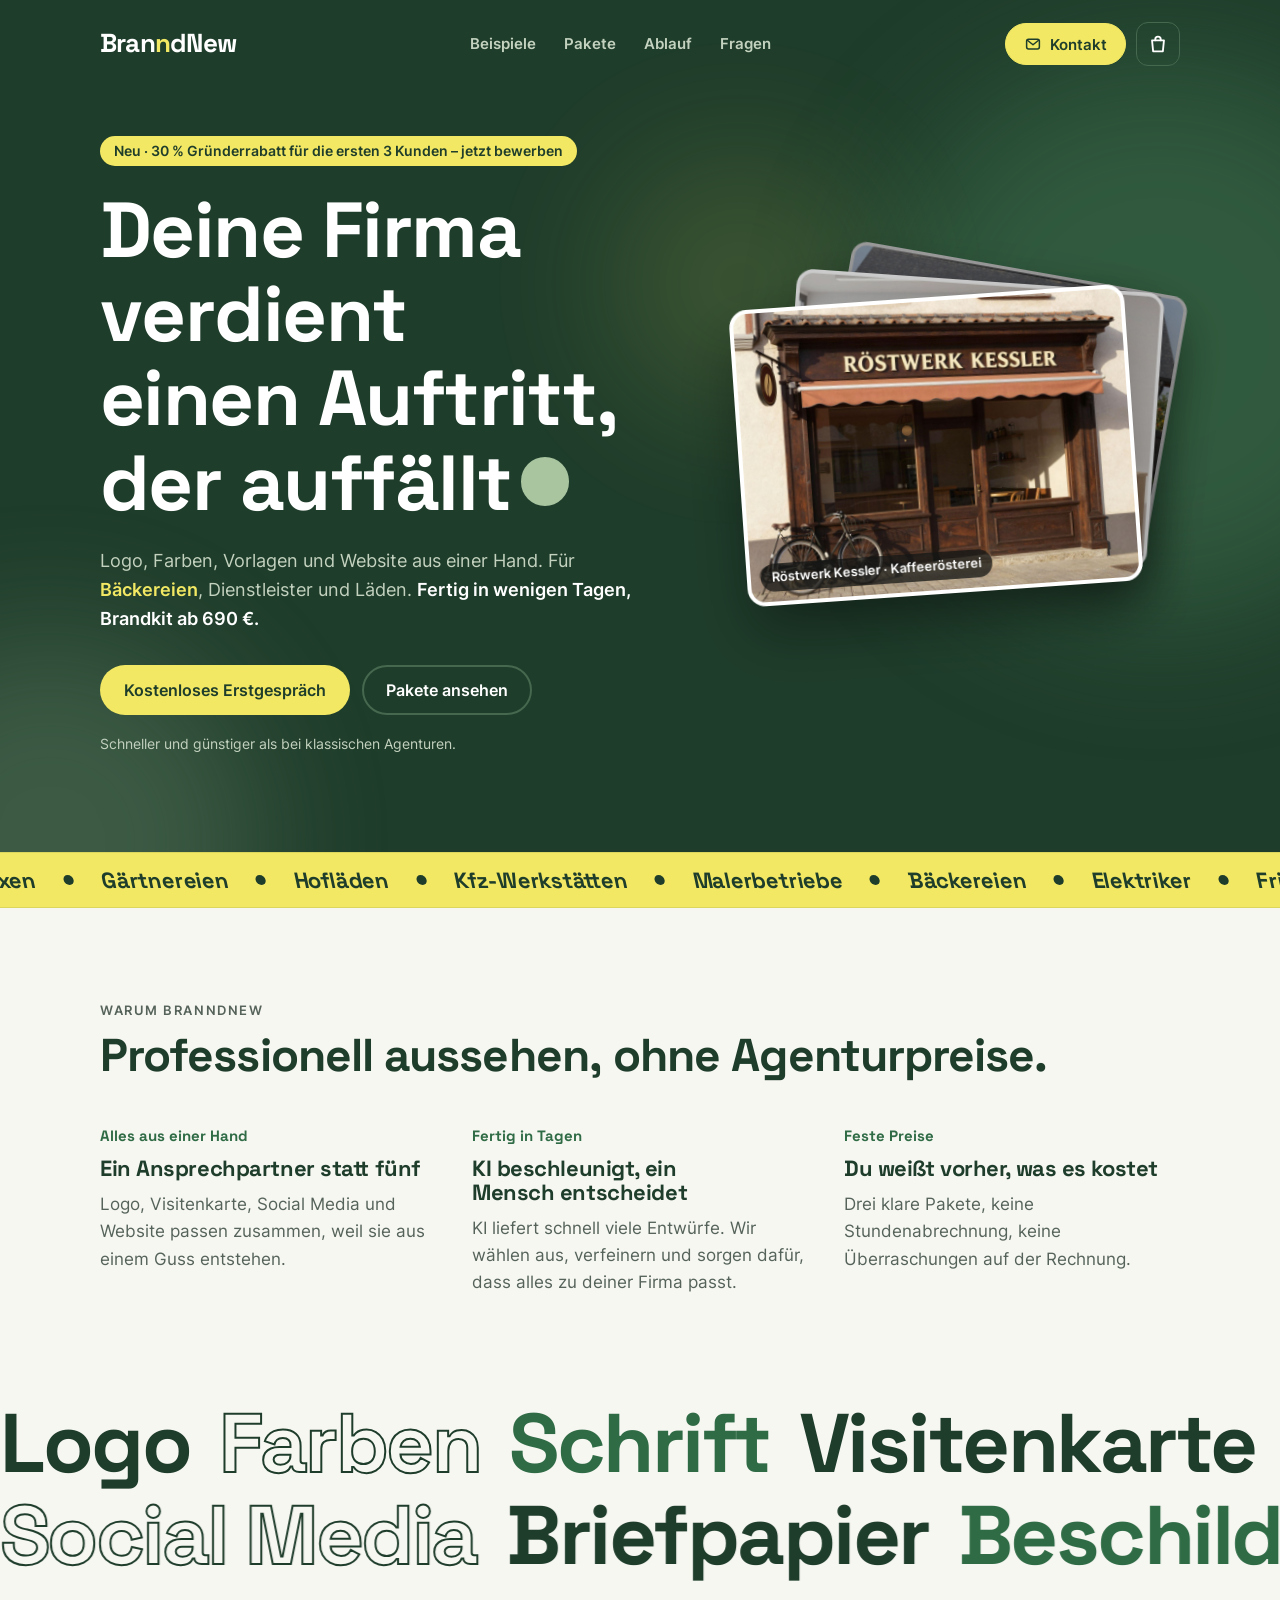
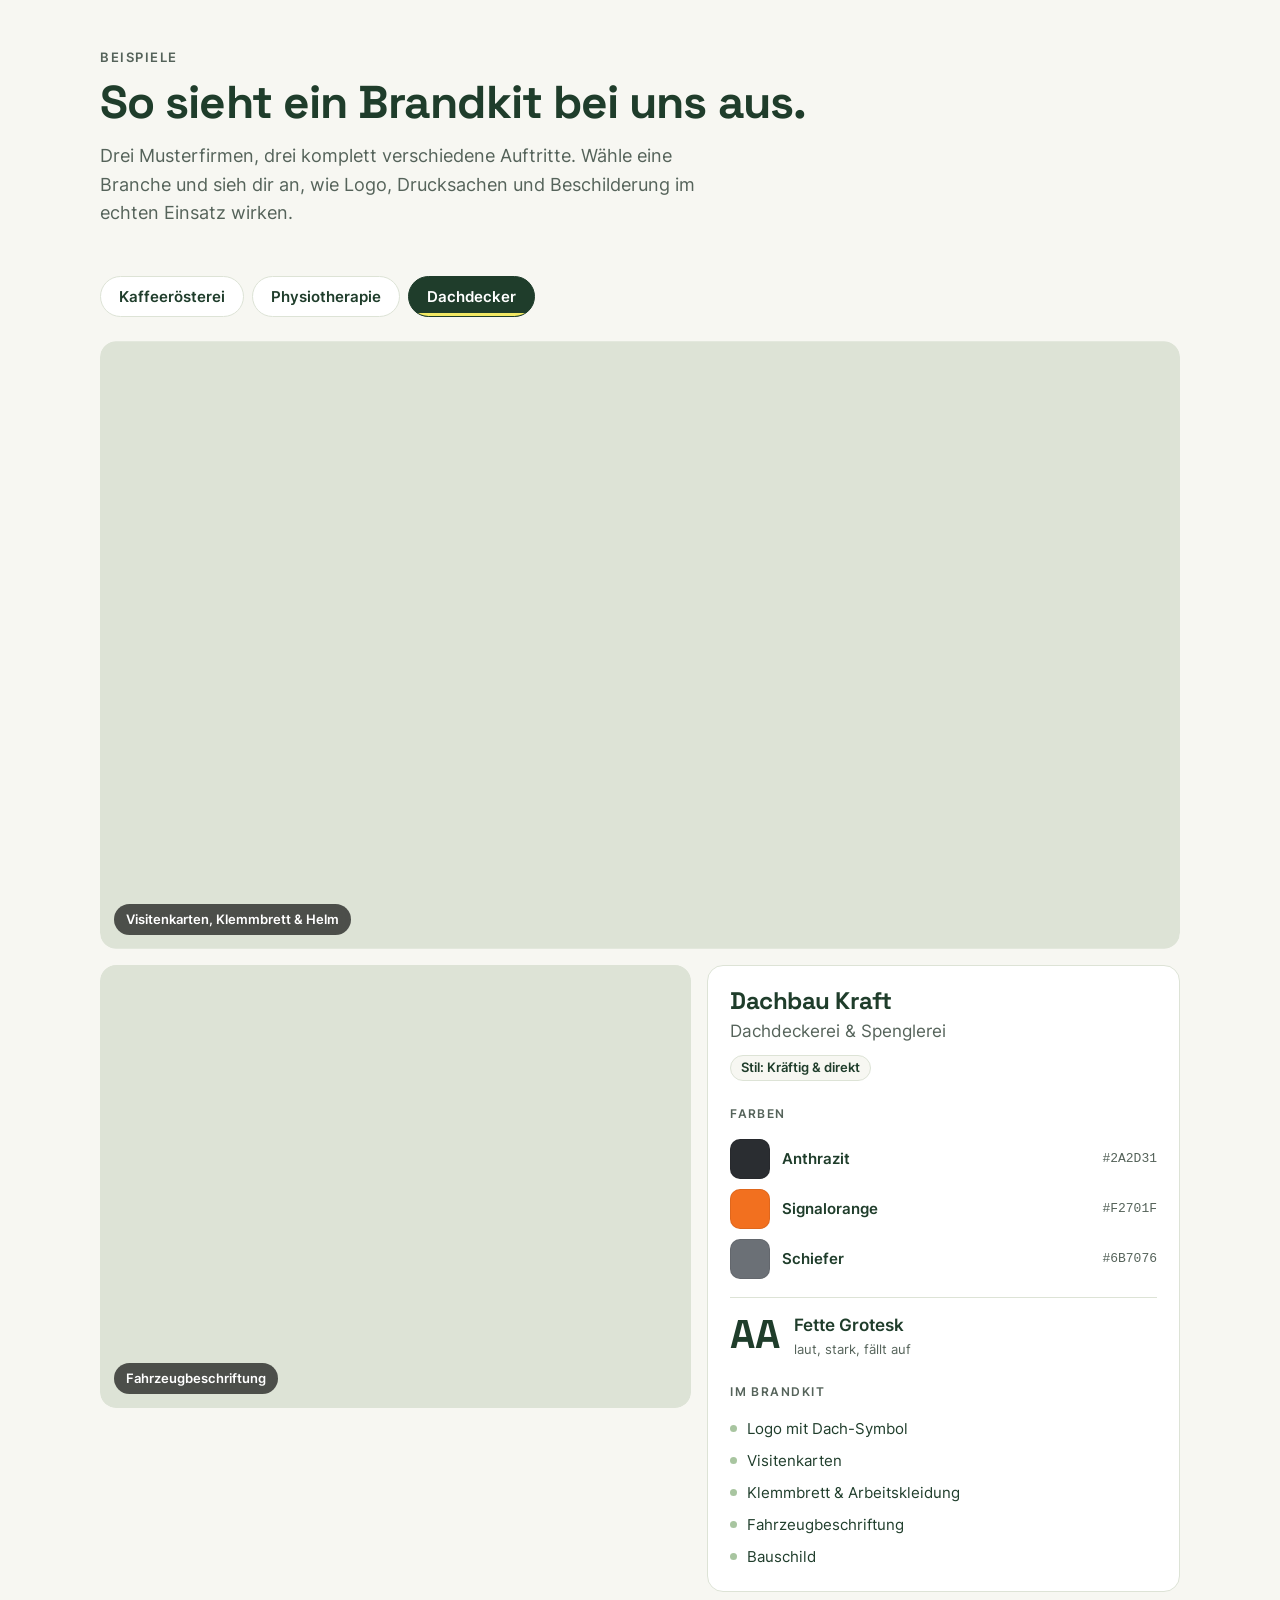
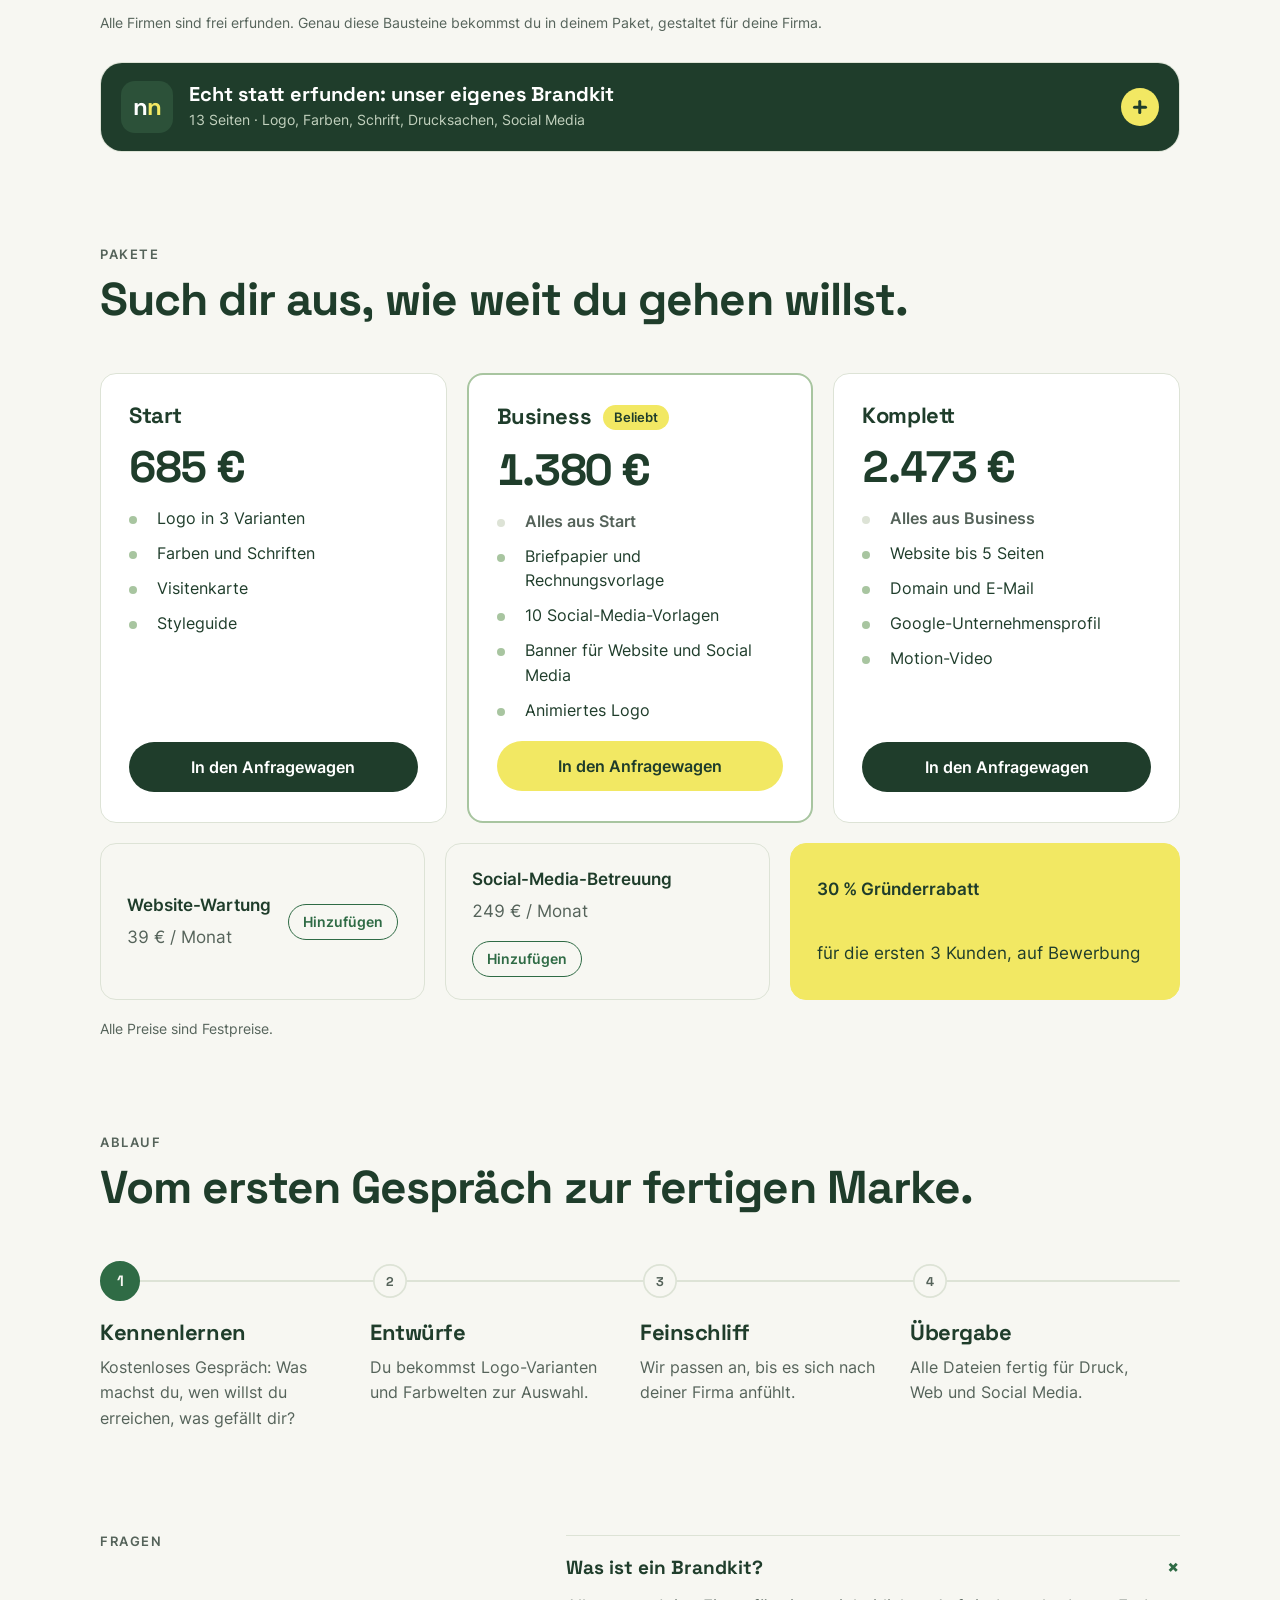
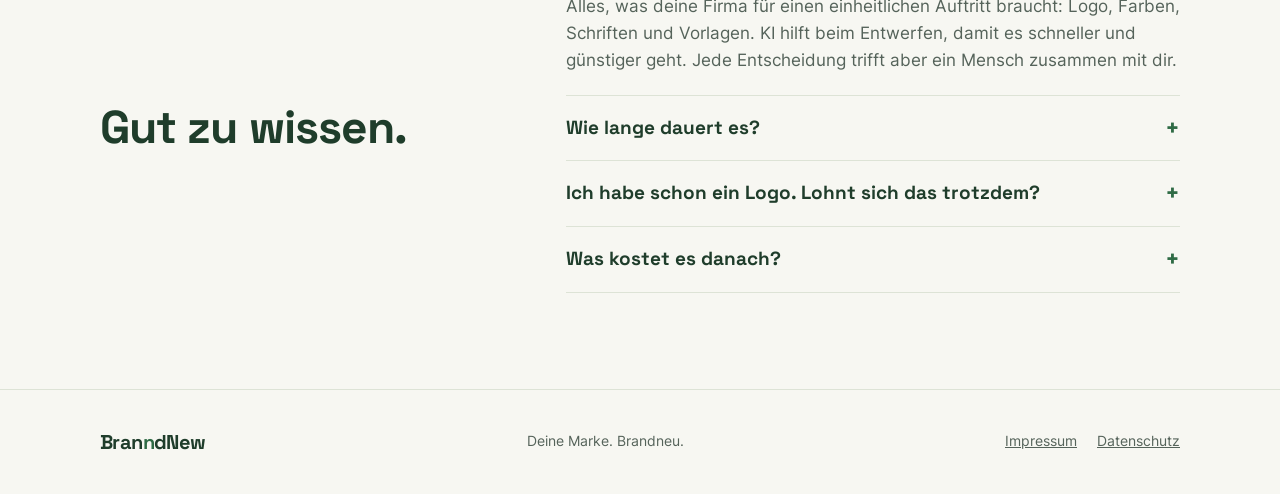
==== commit 61b6939e: "Website: unser eigenes Brandkit als aufklappbares Beispiel Co-Authored-By: Claude Opus 5.5 <noreply@" ====
--- a/index.html
+++ b/index.html
@@ -354,6 +354,40 @@
 .font-sample > span { font-size: 40px; font-weight: 700; line-height: 1; }
 .font-sample small { display: block; color: var(--muted); font-size: 13px; }
 .kit-note { margin-top: 20px; color: var(--muted); font-size: 14px; }
+/* Unser eigenes Brandkit (aufklappbar) */
+details.own { margin-top: 28px; padding: 0; border: 1px solid var(--line); border-radius: 22px; background: var(--surface, #fff); overflow: hidden; }
+details.own:first-of-type { border-top: 1px solid var(--line); }
+details.own summary { display: flex; align-items: center; gap: 16px; padding: 18px 20px; background: var(--navy); color: #fff; font: inherit; transition: background .2s ease; }
+details.own summary:hover { background: #26493A; }
+details.own summary::after { content: none; }
+.own-mark { flex: none; display: flex; align-items: center; justify-content: center; width: 52px; height: 52px; border-radius: 14px; background: #2C5139; font: 700 24px/1 var(--display); letter-spacing: -0.06em; color: #fff; }
+.own-mark span { color: var(--sun); }
+.own-t { flex: 1; min-width: 0; display: grid; gap: 3px; }
+.own-t b { font: 700 clamp(16px, 2.2vw, 20px)/1.25 var(--display); }
+.own-t small { color: #C3D2BF; font-size: 13.5px; }
+.own-plus { flex: none; width: 38px; height: 38px; border-radius: 50%; background: var(--sun); position: relative; transition: transform .3s cubic-bezier(.2, .7, .2, 1); }
+.own-plus::before, .own-plus::after { content: ""; position: absolute; left: 50%; top: 50%; width: 14px; height: 2.5px; border-radius: 2px; background: var(--navy); transform: translate(-50%, -50%); }
+.own-plus::after { transform: translate(-50%, -50%) rotate(90deg); }
+details.own[open] .own-plus { transform: rotate(45deg); }
+.own-body { padding: clamp(18px, 3vw, 28px); display: grid; gap: 22px; }
+details.own[open] .own-body { animation: ownIn .45s cubic-bezier(.2, .7, .2, 1); }
+@keyframes ownIn { from { opacity: 0; transform: translateY(-8px); } to { opacity: 1; transform: none; } }
+.own-intro { display: grid; grid-template-columns: minmax(0, 1.1fr) minmax(0, 1fr); gap: clamp(18px, 3vw, 32px); align-items: center; }
+@media (max-width: 760px) { .own-intro { grid-template-columns: 1fr; } }
+.own-gif { margin: 0; border-radius: 16px; overflow: hidden; background: var(--navy); aspect-ratio: 16 / 9; }
+.own-gif img { width: 100%; height: 100%; object-fit: cover; display: block; }
+.own-intro h3 { font: 700 clamp(20px, 2.6vw, 26px)/1.2 var(--display); margin: 0 0 10px; }
+.own-intro p { color: var(--muted); margin: 0 0 10px; max-width: 52ch; }
+.own-hint { font-size: 14px; }
+.own-pages { display: flex; gap: 14px; overflow-x: auto; scroll-snap-type: x mandatory; padding: 4px 2px 14px; -webkit-overflow-scrolling: touch; scrollbar-width: thin; }
+.own-pages a { flex: 0 0 min(78%, 460px); scroll-snap-align: start; display: block; border-radius: 12px; overflow: hidden; border: 1px solid var(--line); background: #fff; box-shadow: 0 8px 24px rgba(31, 61, 43, .08); transition: transform .2s ease, box-shadow .2s ease; position: relative; }
+.own-pages a:hover { transform: translateY(-3px); box-shadow: 0 14px 32px rgba(31, 61, 43, .14); }
+.own-pages img { display: block; width: 100%; height: auto; aspect-ratio: 1400 / 990; object-fit: cover; }
+.own-nav { display: flex; justify-content: flex-end; gap: 8px; margin-top: -10px; }
+.own-nav button { width: 44px; height: 44px; border-radius: 50%; border: 1px solid var(--line); background: var(--surface); color: var(--fg); font-size: 18px; cursor: pointer; transition: background .2s ease, transform .15s ease; }
+.own-nav button:hover { background: var(--navy); color: #fff; border-color: var(--navy); }
+.own-nav button:active { transform: scale(.94); }
+.own-pages span { position: absolute; left: 10px; bottom: 10px; background: rgba(31, 61, 43, .88); color: #fff; font: 600 12px/1 var(--body); padding: 6px 10px; border-radius: 999px; }
 
 .steps { --p: 1; list-style: none; margin: 0; padding: 0; display: grid; grid-template-columns: repeat(4, 1fr); gap: 0; position: relative; }
 .steps::before, .steps::after { content: ""; position: absolute; left: 0; top: 19px; height: 2px; border-radius: 2px; }
@@ -518,6 +552,26 @@
       <div class="kit-tabs" role="tablist" aria-label="Musterfirmen" id="kit-tabs"></div>
       <div class="kit" id="kit" role="tabpanel"></div>
       <p class="kit-note">Alle Firmen sind frei erfunden. Genau diese Bausteine bekommst du in deinem Paket, gestaltet für deine Firma.</p>
+
+      <details class="own" id="unser-brandkit">
+        <summary>
+          <span class="own-mark" aria-hidden="true">n<span>n</span></span>
+          <span class="own-t"><b>Echt statt erfunden: unser eigenes Brandkit</b><small>13 Seiten · Logo, Farben, Schrift, Drucksachen, Social Media</small></span>
+          <span class="own-plus" aria-hidden="true"></span>
+        </summary>
+        <div class="own-body">
+          <div class="own-intro">
+            <figure class="own-gif"><img src="img/brandkit/logo-animation.gif" alt="Animiertes BranndNew-Logo: das n wird gelb" width="640" height="360" loading="lazy"></figure>
+            <div>
+              <h3>So sieht das Ergebnis wirklich aus.</h3>
+              <p>Das hier ist unser eigener Auftritt, gebaut nach genau dem Paket, das du bei uns bekommst: Logo in drei Varianten, Farbwelt, Schriften, Visitenkarte, Briefpapier, Rechnung, Social-Media-Vorlagen, Banner und das animierte Logo.</p>
+              <p class="own-hint">Wische durch die Seiten oder tippe eine an, um sie groß zu sehen.</p>
+            </div>
+          </div>
+          <div class="own-pages" id="own-pages"></div>
+          <div class="own-nav"><button type="button" data-own="-1" aria-label="Vorherige Seite">←</button><button type="button" data-own="1" aria-label="Nächste Seite">→</button></div>
+        </div>
+      </details>
     </div>
   </section>
 
@@ -1331,6 +1385,22 @@
   document.querySelectorAll("main [data-add]").forEach((b) => b.addEventListener("click", () => addToCart(b.dataset.add)));
   updateCart();
 
+  // Unser eigenes Brandkit: Seiten erst beim Aufklappen laden
+  const ownD = document.getElementById("unser-brandkit"), ownP = document.getElementById("own-pages");
+  const OWN = ["Titel", "Marke", "Logo", "Logo-Regeln", "Farben", "Schrift", "Animiertes Logo", "Visitenkarte", "Briefpapier & Rechnung", "Social Media", "Stories", "Banner", "Kontakt"];
+  const ownFill = () => {
+    if (!ownD.open || ownP.childElementCount) return;
+    ownP.innerHTML = OWN.map((t, i) => { const f = "img/brandkit/seite-" + String(i + 1).padStart(2, "0") + ".jpg";
+      return `<a href="${f}" target="_blank" rel="noopener"><img src="${f}" alt="BranndNew Brandkit, Seite ${i + 1}: ${t}" width="1400" height="990" loading="lazy"><span>${String(i + 1).padStart(2, "0")} · ${t}</span></a>`; }).join("");
+  };
+  if (ownD && ownP) {
+    ownD.addEventListener("toggle", ownFill); ownFill();
+    ownD.querySelectorAll("[data-own]").forEach((b) => b.addEventListener("click", () => {
+      const a = ownP.querySelector("a"); if (!a) return;
+      ownP.scrollBy({ left: Number(b.dataset.own) * (a.offsetWidth + 14), behavior: "smooth" });
+    }));
+  }
+
   onScroll();
 })();
 </script>
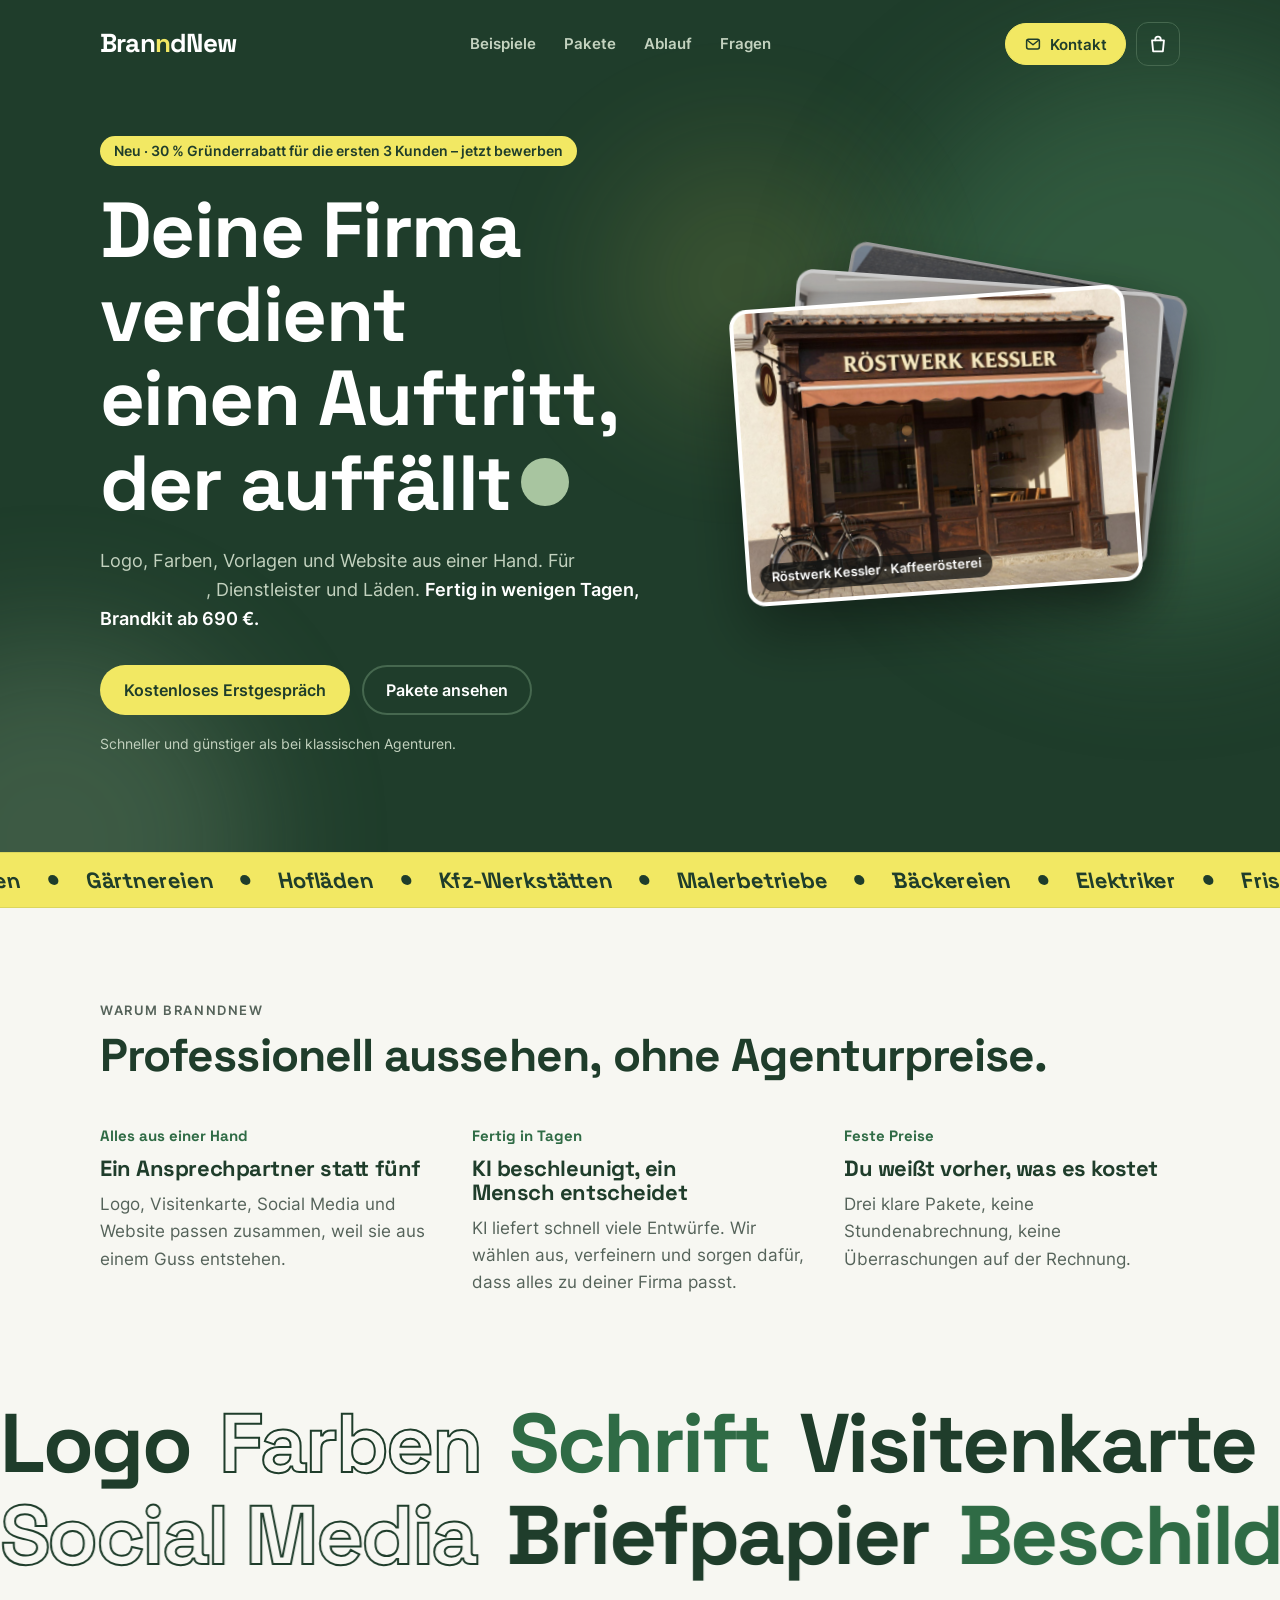
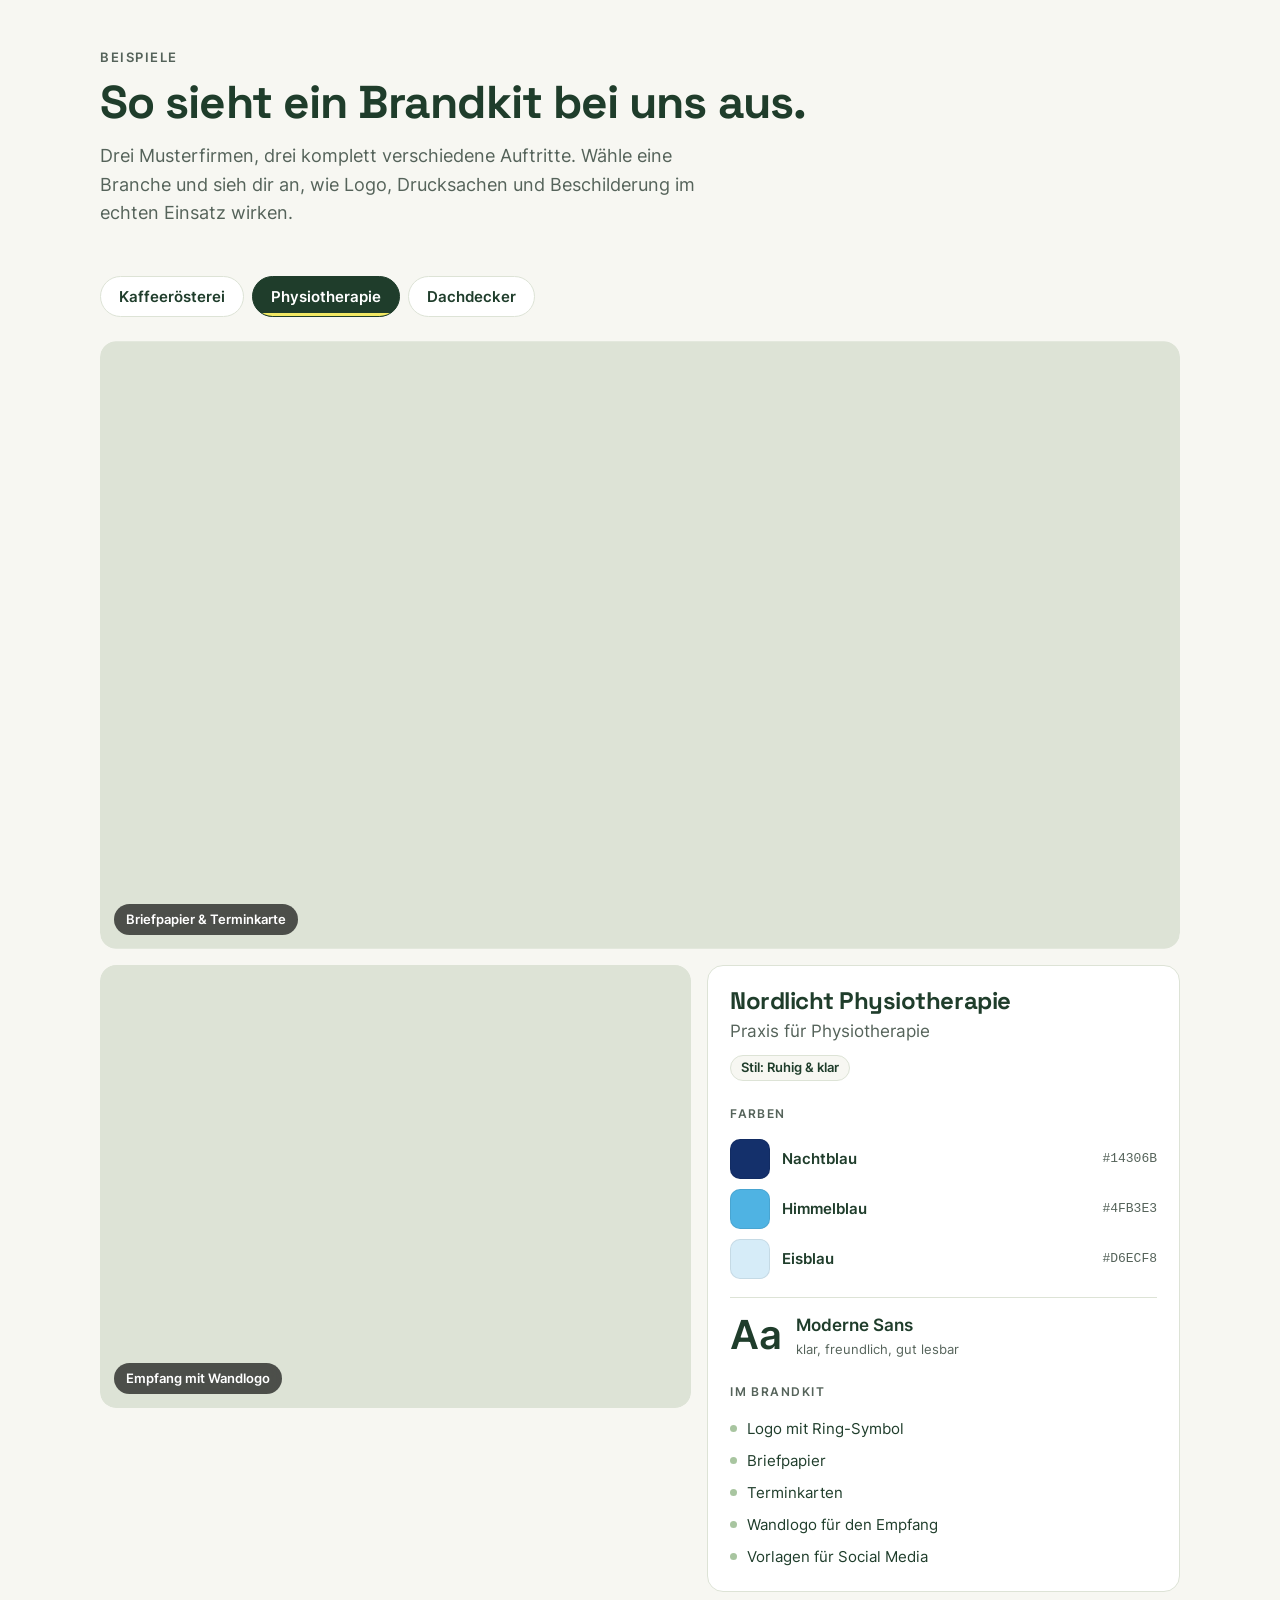
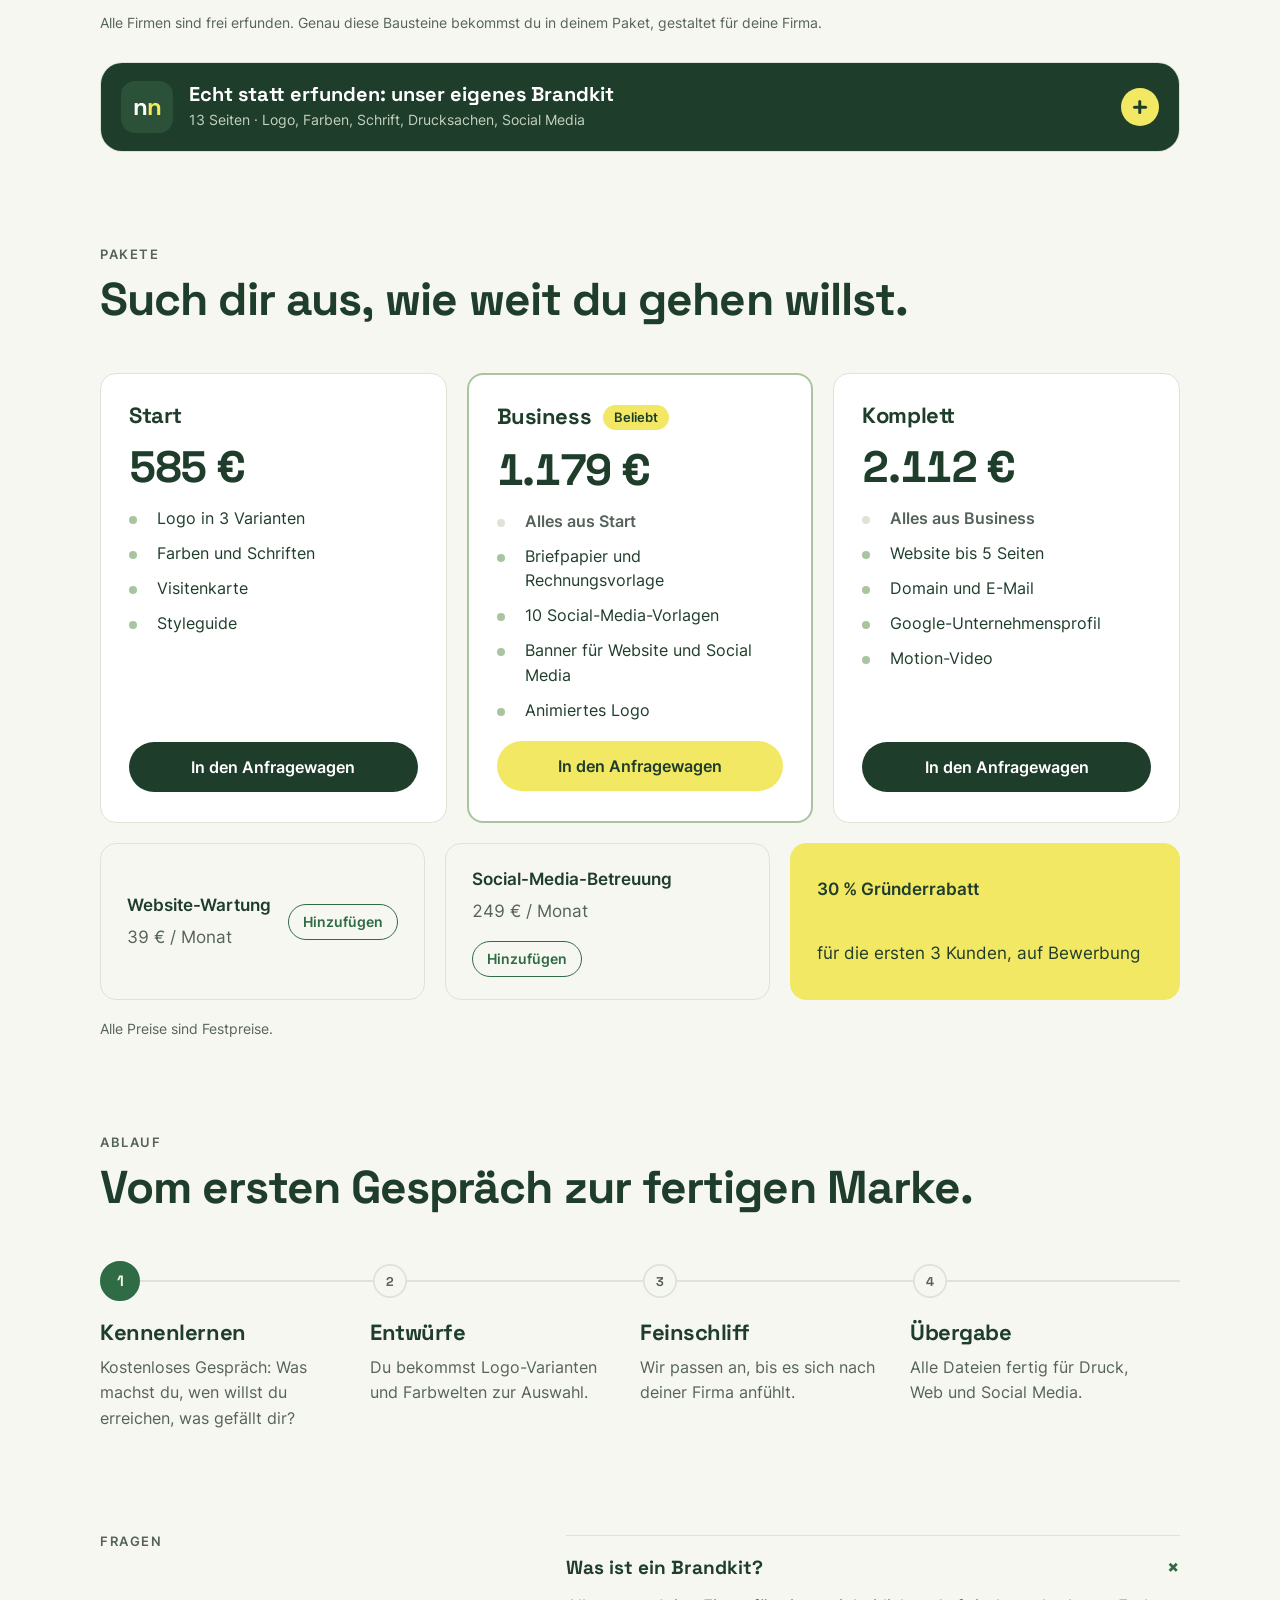
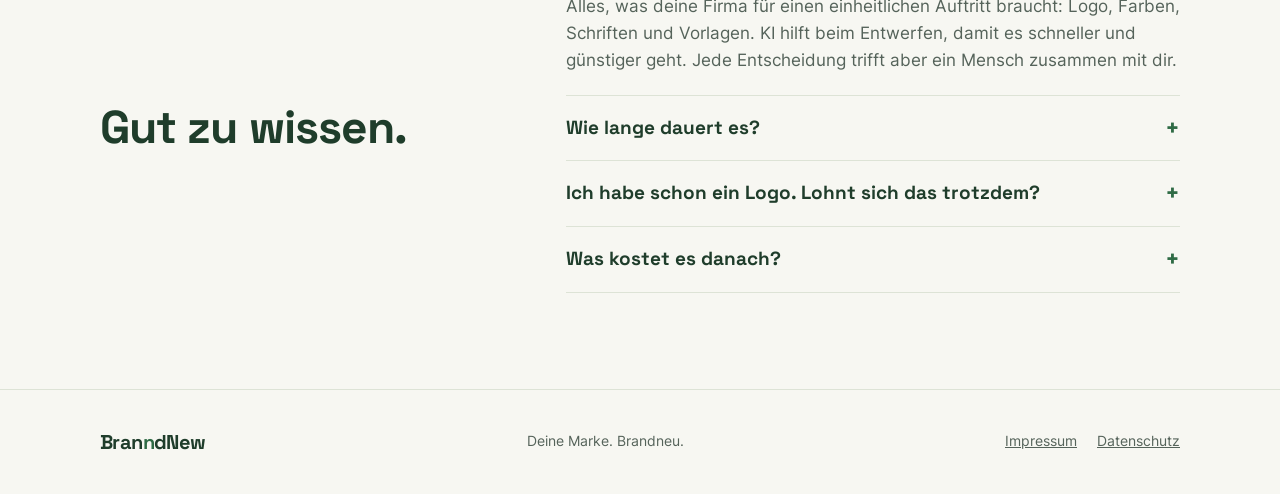
==== commit 5a57a984: "Brandkit: Großansicht mit Pfeilen, Wischen und scharfen Bildern Co-Authored-By: Claude Opus 5.5 <nor" ====
--- a/index.html
+++ b/index.html
@@ -382,7 +382,29 @@
 .own-pages { display: flex; gap: 14px; overflow-x: auto; scroll-snap-type: x mandatory; padding: 4px 2px 14px; -webkit-overflow-scrolling: touch; scrollbar-width: thin; }
 .own-pages a { flex: 0 0 min(78%, 460px); scroll-snap-align: start; display: block; border-radius: 12px; overflow: hidden; border: 1px solid var(--line); background: #fff; box-shadow: 0 8px 24px rgba(31, 61, 43, .08); transition: transform .2s ease, box-shadow .2s ease; position: relative; }
 .own-pages a:hover { transform: translateY(-3px); box-shadow: 0 14px 32px rgba(31, 61, 43, .14); }
-.own-pages img { display: block; width: 100%; height: auto; aspect-ratio: 1400 / 990; object-fit: cover; }
+.own-pages img { display: block; width: 100%; height: auto; aspect-ratio: 1200 / 849; object-fit: cover; }
+.own-pages a { cursor: zoom-in; }
+/* Großansicht */
+.lb { position: fixed; inset: 0; z-index: 300; background: rgba(15, 30, 21, .94); display: grid; grid-template-columns: auto minmax(0, 1fr) auto; grid-template-rows: auto minmax(0, 1fr); align-items: center; gap: 12px; padding: max(14px, env(safe-area-inset-top)) clamp(10px, 3vw, 28px) max(18px, env(safe-area-inset-bottom)); animation: lbIn .25s ease; }
+.lb[hidden] { display: none; }
+@keyframes lbIn { from { opacity: 0; } }
+.lb-top { grid-column: 1 / -1; display: flex; justify-content: space-between; align-items: center; color: #C3D2BF; font: 600 14px/1 var(--body); }
+.lb-x { width: 44px; height: 44px; border-radius: 50%; border: 0; background: var(--sun); color: var(--navy); font-size: 26px; line-height: 1; cursor: pointer; }
+.lb-fig { margin: 0; min-width: 0; height: 100%; display: flex; flex-direction: column; align-items: center; justify-content: center; gap: 12px; }
+.lb-fig img { max-width: 100%; max-height: calc(100% - 34px); border-radius: 10px; box-shadow: 0 30px 80px rgba(0, 0, 0, .45); background: #fff; }
+.lb-fig figcaption { color: #fff; font: 700 16px/1.2 var(--display); }
+.lb-fig img.in-r { animation: lbR .3s cubic-bezier(.2, .7, .2, 1); }
+.lb-fig img.in-l { animation: lbL .3s cubic-bezier(.2, .7, .2, 1); }
+@keyframes lbR { from { opacity: .3; transform: translateX(30px); } }
+@keyframes lbL { from { opacity: .3; transform: translateX(-30px); } }
+.lb-arr { width: 52px; height: 52px; border-radius: 50%; border: 1px solid rgba(255, 255, 255, .25); background: rgba(255, 255, 255, .08); color: #fff; font-size: 22px; cursor: pointer; transition: background .2s ease, transform .15s ease; }
+.lb-arr:hover { background: var(--sun); color: var(--navy); border-color: var(--sun); }
+.lb-arr:active { transform: scale(.94); }
+@media (max-width: 700px) {
+  .lb { grid-template-columns: 1fr 1fr; grid-template-rows: auto minmax(0, 1fr) auto; }
+  .lb-fig { grid-column: 1 / -1; grid-row: 2; }
+  .lb-prev { grid-row: 3; justify-self: end; } .lb-next { grid-row: 3; justify-self: start; }
+}
 .own-nav { display: flex; justify-content: flex-end; gap: 8px; margin-top: -10px; }
 .own-nav button { width: 44px; height: 44px; border-radius: 50%; border: 1px solid var(--line); background: var(--surface); color: var(--fg); font-size: 18px; cursor: pointer; transition: background .2s ease, transform .15s ease; }
 .own-nav button:hover { background: var(--navy); color: #fff; border-color: var(--navy); }
@@ -1391,7 +1413,7 @@
   const ownFill = () => {
     if (!ownD.open || ownP.childElementCount) return;
     ownP.innerHTML = OWN.map((t, i) => { const f = "img/brandkit/seite-" + String(i + 1).padStart(2, "0") + ".jpg";
-      return `<a href="${f}" target="_blank" rel="noopener"><img src="${f}" alt="BranndNew Brandkit, Seite ${i + 1}: ${t}" width="1400" height="990" loading="lazy"><span>${String(i + 1).padStart(2, "0")} · ${t}</span></a>`; }).join("");
+      return `<a href="${f.replace(".jpg", "-gross.jpg")}" target="_blank" rel="noopener"><img src="${f}" alt="BranndNew Brandkit, Seite ${i + 1}: ${t}" width="1200" height="849" loading="lazy"><span>${String(i + 1).padStart(2, "0")} · ${t}</span></a>`; }).join("");
   };
   if (ownD && ownP) {
     ownD.addEventListener("toggle", ownFill); ownFill();
@@ -1399,6 +1421,48 @@
       const a = ownP.querySelector("a"); if (!a) return;
       ownP.scrollBy({ left: Number(b.dataset.own) * (a.offsetWidth + 14), behavior: "smooth" });
     }));
+
+    // Großansicht mit Pfeilen, Tastatur und Wischen
+    const lb = document.createElement("div");
+    lb.className = "lb"; lb.hidden = true;
+    lb.setAttribute("role", "dialog"); lb.setAttribute("aria-modal", "true"); lb.setAttribute("aria-label", "Brandkit-Seiten");
+    lb.innerHTML = `<div class="lb-top"><span class="lb-cnt"></span><button type="button" class="lb-x" aria-label="Schließen">×</button></div>
+      <button type="button" class="lb-arr lb-prev" aria-label="Vorherige Seite">←</button>
+      <figure class="lb-fig"><img alt=""><figcaption></figcaption></figure>
+      <button type="button" class="lb-arr lb-next" aria-label="Nächste Seite">→</button>`;
+    document.body.appendChild(lb);
+    const lbImg = lb.querySelector("img"), lbCap = lb.querySelector("figcaption"), lbCnt = lb.querySelector(".lb-cnt");
+    let lbI = 0, lbLast = null;
+    const src = (i) => "img/brandkit/seite-" + String(i + 1).padStart(2, "0") + "-gross.jpg";
+    const show = (i, dir) => {
+      lbI = (i + OWN.length) % OWN.length;
+      lbImg.src = src(lbI); lbImg.alt = "BranndNew Brandkit, Seite " + (lbI + 1) + ": " + OWN[lbI];
+      lbCap.textContent = OWN[lbI]; lbCnt.textContent = (lbI + 1) + " / " + OWN.length;
+      lbImg.classList.remove("in-l", "in-r"); void lbImg.offsetWidth; if (dir) lbImg.classList.add(dir > 0 ? "in-r" : "in-l");
+      new Image().src = src((lbI + 1) % OWN.length); new Image().src = src((lbI - 1 + OWN.length) % OWN.length);
+    };
+    const open = (i) => { lbLast = document.activeElement; show(i, 0); lb.hidden = false; document.documentElement.style.overflow = "hidden"; lb.querySelector(".lb-next").focus(); };
+    const close = () => { lb.hidden = true; document.documentElement.style.overflow = ""; if (lbLast) lbLast.focus(); };
+    ownP.addEventListener("click", (e) => {
+      const a = e.target.closest("a"); if (!a) return;
+      e.preventDefault(); open([...ownP.children].indexOf(a));
+    });
+    lb.querySelector(".lb-prev").addEventListener("click", () => show(lbI - 1, -1));
+    lb.querySelector(".lb-next").addEventListener("click", () => show(lbI + 1, 1));
+    lb.querySelector(".lb-x").addEventListener("click", close);
+    lb.addEventListener("click", (e) => { if (e.target === lb || e.target.classList.contains("lb-fig")) close(); });
+    document.addEventListener("keydown", (e) => {
+      if (lb.hidden) return;
+      if (e.key === "Escape") close();
+      else if (e.key === "ArrowRight") show(lbI + 1, 1);
+      else if (e.key === "ArrowLeft") show(lbI - 1, -1);
+    });
+    let tx = 0, ty = 0;
+    lb.addEventListener("touchstart", (e) => { tx = e.touches[0].clientX; ty = e.touches[0].clientY; }, { passive: true });
+    lb.addEventListener("touchend", (e) => {
+      const dx = e.changedTouches[0].clientX - tx, dy = e.changedTouches[0].clientY - ty;
+      if (Math.abs(dx) > 45 && Math.abs(dx) > Math.abs(dy)) show(lbI + (dx < 0 ? 1 : -1), dx < 0 ? 1 : -1);
+    }, { passive: true });
   }
 
   onScroll();
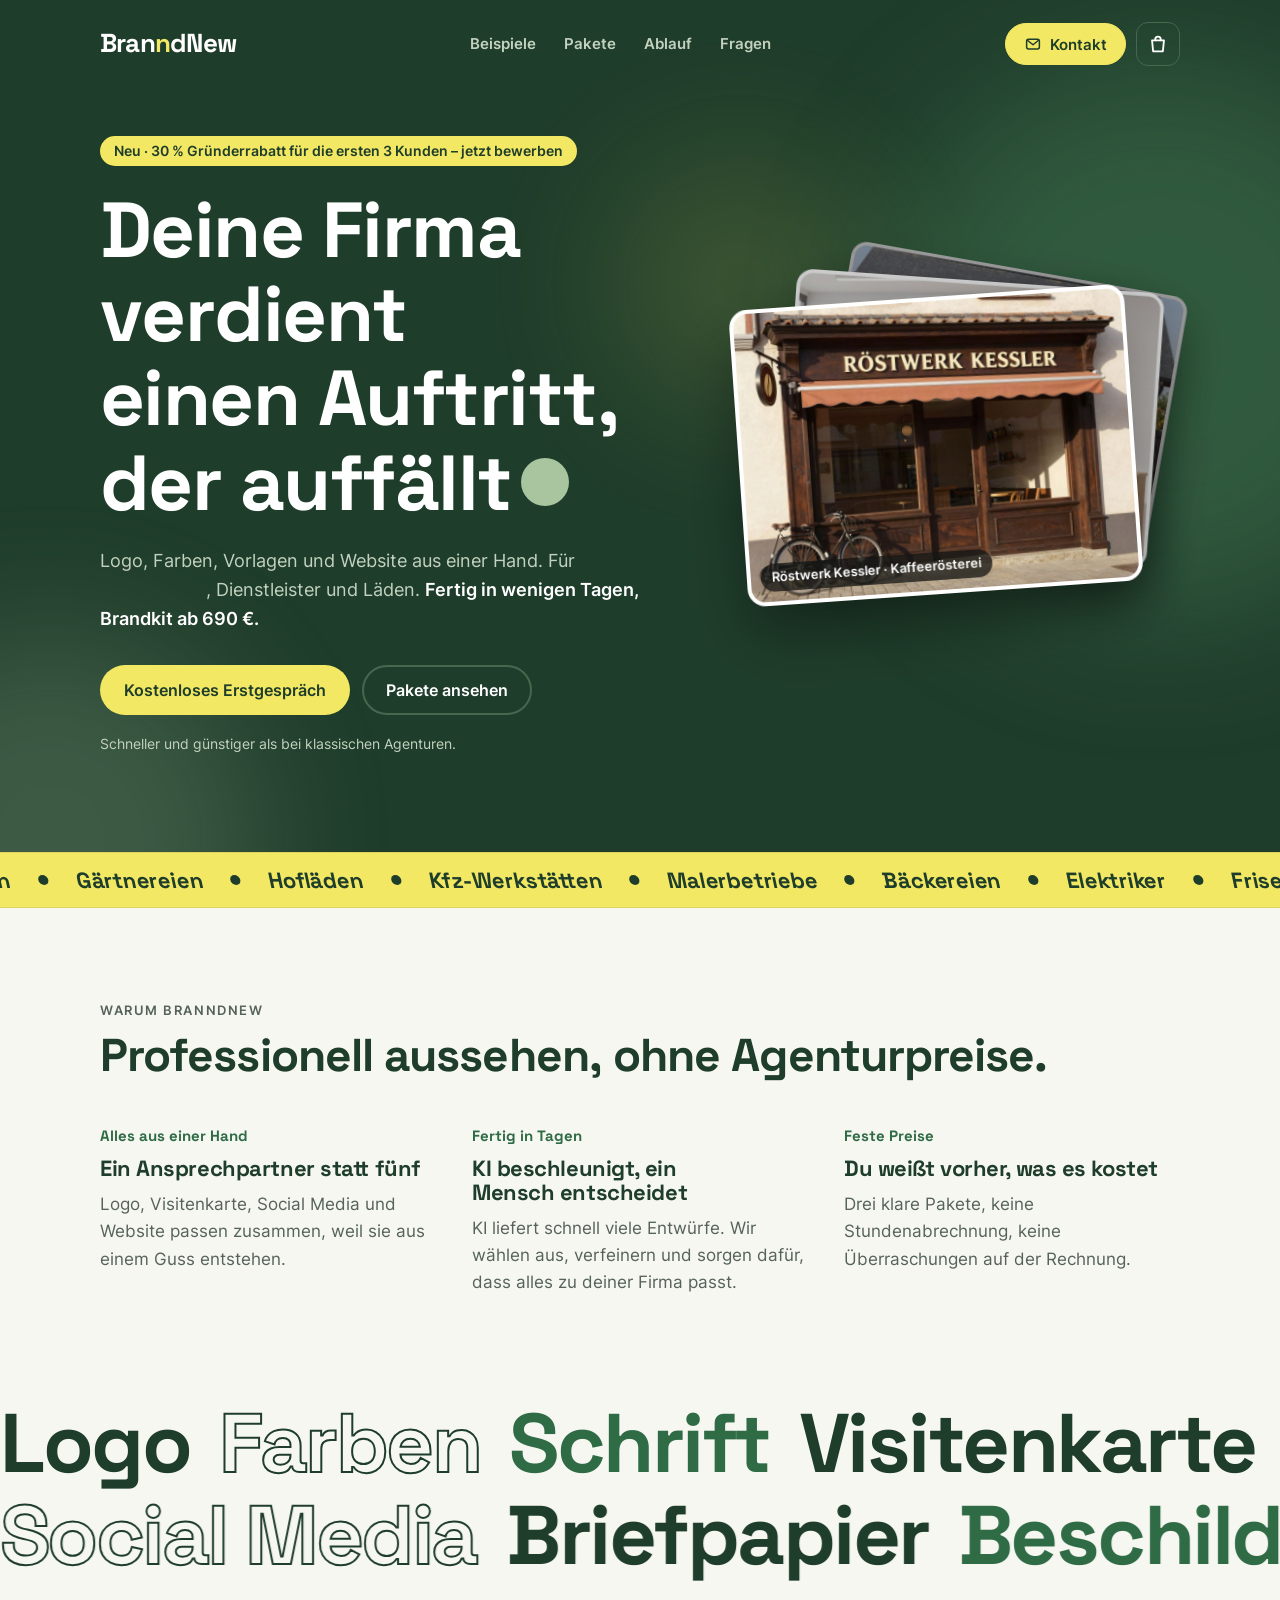
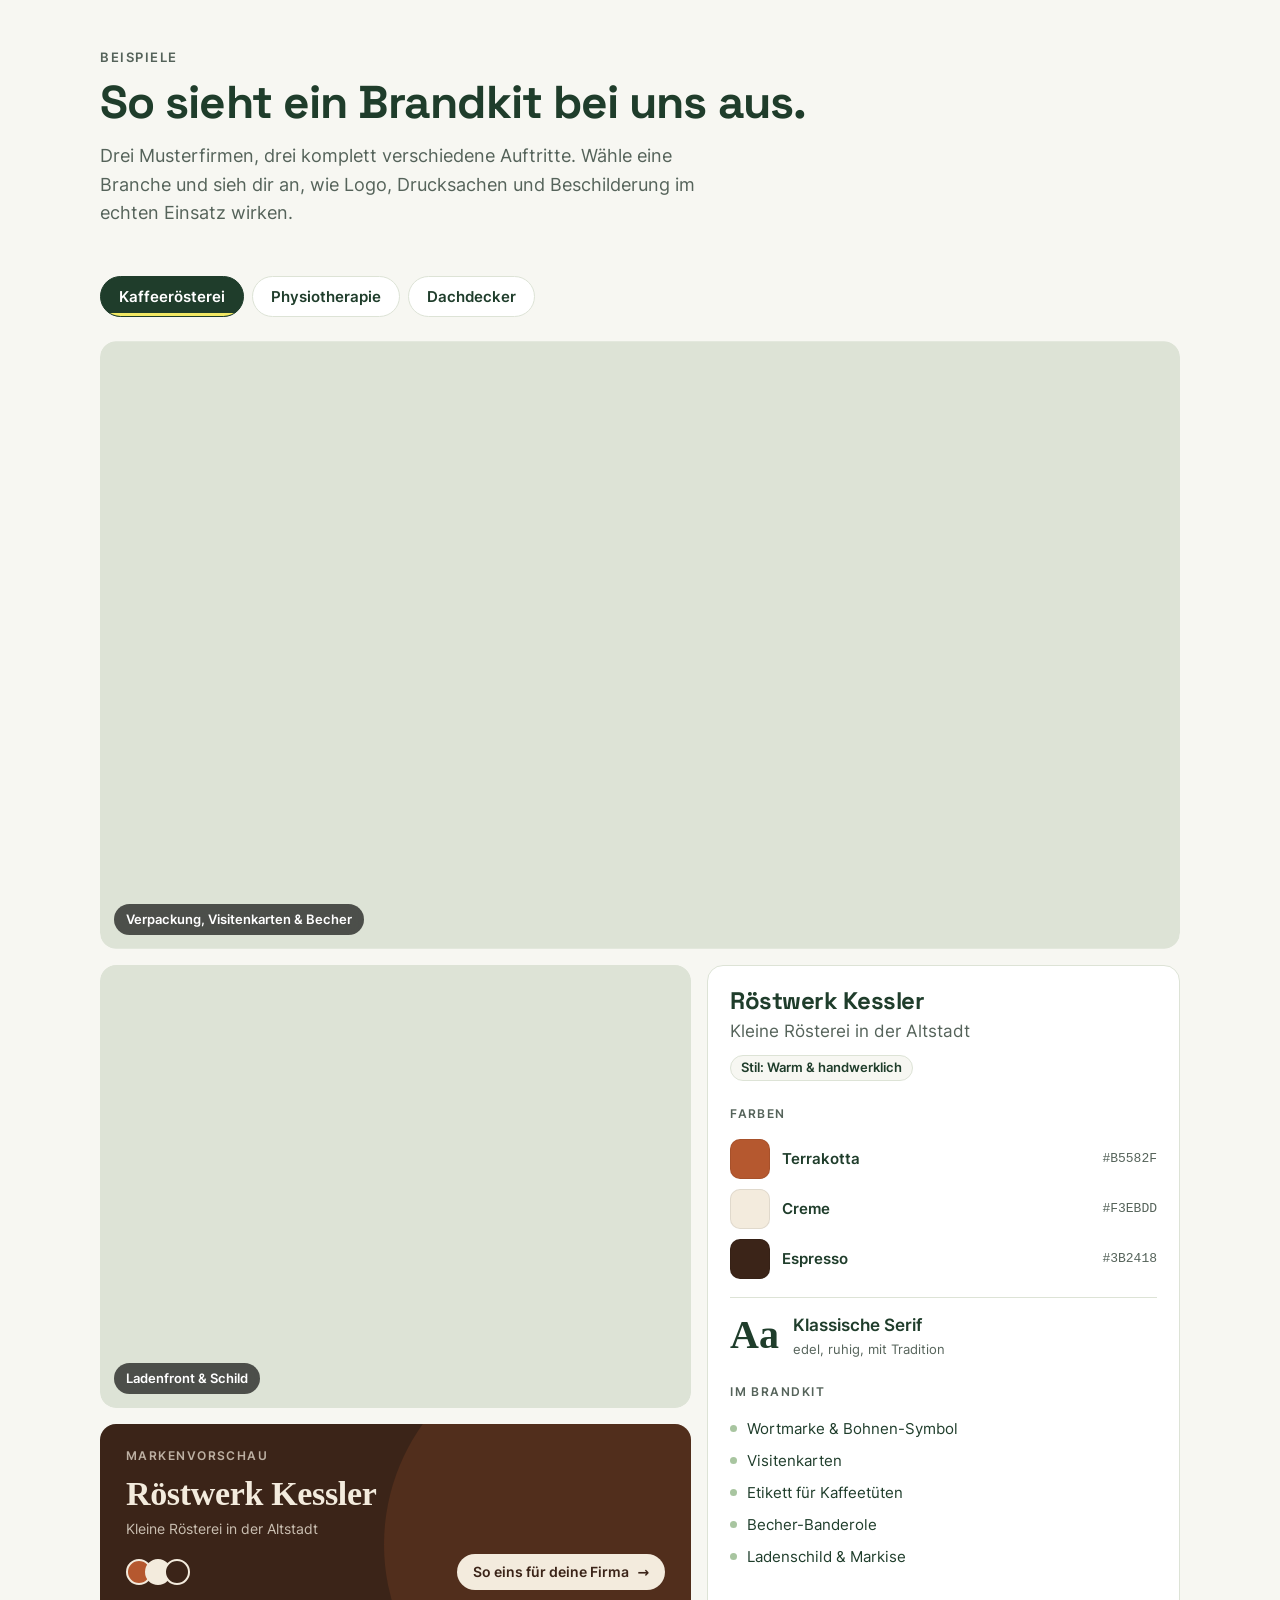
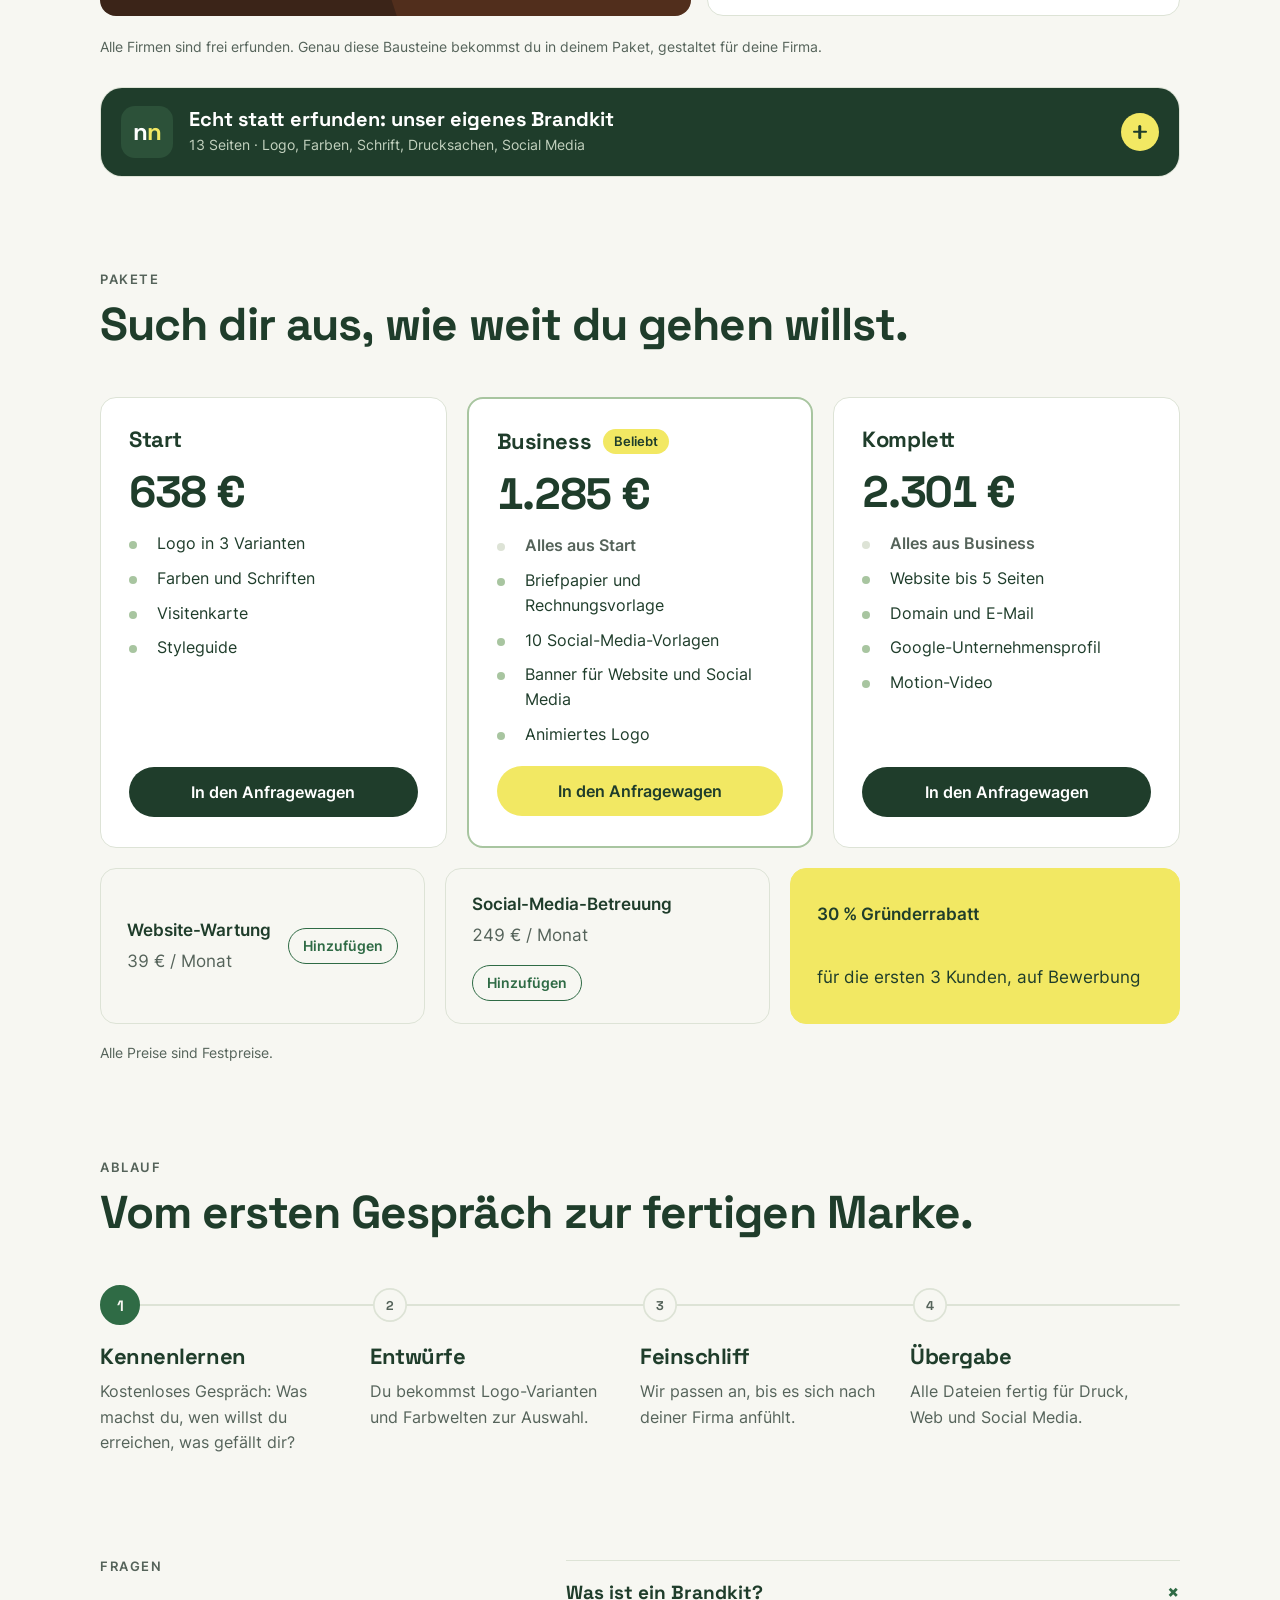
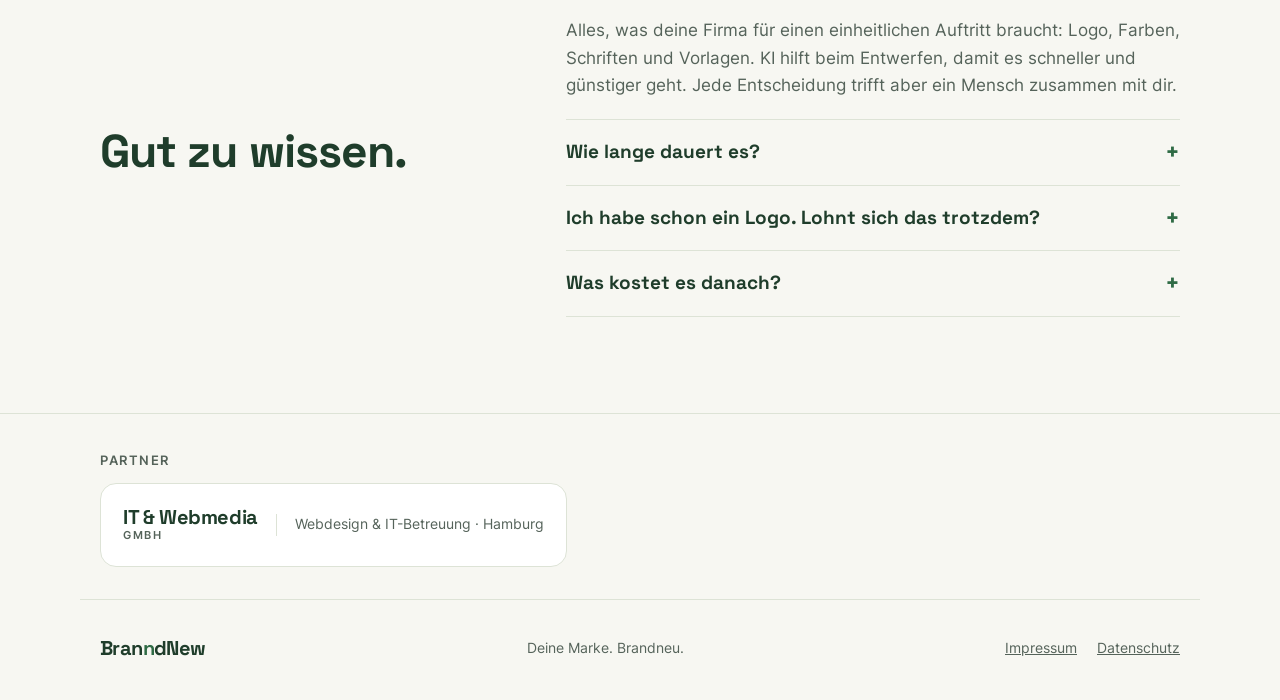
==== commit f429b6dd: "Partner-Bereich (IT & Webmedia GmbH), Kontaktformular mit einheitlichen Feldern und Fortschritt, Mar" ====
--- a/index.html
+++ b/index.html
@@ -346,6 +346,23 @@
 .kit-items li { display: flex; gap: 10px; align-items: baseline; }
 .kit-items li::before { content: ""; width: 7px; height: 7px; border-radius: 50%; background: var(--sky); flex: none; transform: translateY(-2px); }
 @media (max-width: 860px) { .kit { grid-template-columns: minmax(0, 1fr); } }
+/* Linke Spalte: Seitenbild + Markenvorschau füllen die Höhe der Info-Kachel */
+.kit-col { display: flex; flex-direction: column; gap: 16px; min-width: 0; }
+.kit-mock { --mb: #1F3D2B; --mf: #fff; --ma: #F2E863; flex: 1 1 auto; min-height: 170px; position: relative; overflow: hidden; isolation: isolate; border-radius: var(--r); background: var(--mb); color: var(--mf); padding: clamp(18px, 2.4vw, 26px); display: grid; grid-template-rows: auto 1fr auto; gap: 14px; }
+.kit-mock::before { content: ""; position: absolute; z-index: -1; width: 70%; aspect-ratio: 1; right: -18%; top: -45%; border-radius: 50%; background: var(--ma); opacity: .18; transition: transform .8s cubic-bezier(.2, .7, .2, 1); }
+.kit-mock:hover::before { transform: translate(-6%, 10%) scale(1.08); }
+.kit-mock .tile-label { color: var(--mf); opacity: .7; }
+.mock-name { align-self: center; display: grid; gap: 6px; }
+.mock-name b { font-size: clamp(24px, 3vw, 34px); line-height: 1.05; letter-spacing: -0.01em; }
+.mock-name small { font-size: 14px; opacity: .78; }
+.mock-foot { display: flex; align-items: center; justify-content: space-between; gap: 14px; flex-wrap: wrap; }
+.mock-sw { display: flex; }
+.mock-sw i { width: 26px; height: 26px; border-radius: 50%; border: 2px solid var(--mf); margin-right: -7px; }
+.mock-cta { display: inline-flex; align-items: center; gap: 8px; font: 600 14px/1 var(--body); color: var(--mb); background: var(--mf); padding: 11px 16px; border-radius: 999px; text-decoration: none; transition: transform .15s ease; }
+.mock-cta:hover { transform: translateY(-2px); }
+.mock-cta span { transition: transform .2s ease; }
+.mock-cta:hover span { transform: translateX(3px); }
+.js-motion .kit.anim .kit-mock { animation: tileIn .8s cubic-bezier(.2, .7, .2, 1) .28s both; }
 .pal { list-style: none; margin: 0; padding: 0; display: grid; gap: 10px; }
 .pal li { display: grid; grid-template-columns: 40px 1fr auto; gap: 12px; align-items: center; font-size: 15px; }
 .pal i { width: 40px; height: 40px; border-radius: 10px; border: 1px solid rgba(0,0,0,.08); }
@@ -476,12 +493,58 @@
 form input, form select, form textarea { font: 400 16px/1.4 var(--body); color: var(--hero-fg); background: #264532; border: 1px solid #3F6A4D; border-radius: 12px; padding: 13px 14px; width: 100%; color-scheme: dark; }
 form textarea { min-height: 120px; resize: vertical; }
 form .btn { justify-self: start; }
+/* Kontaktformular: alle Felder gleich groß, feste Maße auch beim Tippen/Autofill */
+#form { gap: 16px; align-content: start; }
+.contact-grid { grid-template-columns: minmax(0, .9fr) minmax(0, 1.1fr); gap: 48px; }
+@media (max-width: 820px) { .contact-grid { grid-template-columns: minmax(0, 1fr); gap: 32px; } }
+#form .row { align-items: end; }
+#form label { min-width: 0; transition: color .2s ease; }
+#form label:focus-within { color: var(--hero-fg); }
+#form input, #form select, #form textarea { display: block; min-width: 0; margin: 0; border-radius: 14px; transition: border-color .2s ease, background-color .2s ease, box-shadow .25s ease, transform .2s ease; }
+#form input, #form select { height: 56px; padding: 0 40px 0 16px; text-overflow: ellipsis; line-height: 56px; }
+#form select { -webkit-appearance: none; appearance: none; cursor: pointer; background-image: url("data:image/svg+xml,%3Csvg xmlns='http://www.w3.org/2000/svg' viewBox='0 0 24 24' fill='none' stroke='%23C3D2BF' stroke-width='2.2' stroke-linecap='round' stroke-linejoin='round'%3E%3Cpath d='m6 9 6 6 6-6'/%3E%3C/svg%3E"); background-repeat: no-repeat; background-position: right 16px center; background-size: 18px; }
+#form select option { background: #1F3D2B; color: #fff; }
+#form textarea { height: 140px; min-height: 140px; max-height: 140px; resize: none; padding: 14px 16px; line-height: 1.5; overflow-y: auto; }
+#form input::placeholder, #form textarea::placeholder { color: #8FA894; opacity: 1; }
+#form input:hover, #form select:hover, #form textarea:hover { border-color: #5C8A69; }
+#form input:focus, #form select:focus, #form textarea:focus { outline: none; border-color: var(--sky); background-color: #2A4C37; box-shadow: 0 0 0 4px rgba(168, 197, 160, .22); }
+/* Häkchen, sobald ein Pflichtfeld ausgefüllt ist (Platz dafür ist immer reserviert, damit nichts springt) */
+#form input[required]:not(:placeholder-shown) { background-image: url("data:image/svg+xml,%3Csvg xmlns='http://www.w3.org/2000/svg' viewBox='0 0 24 24' fill='none' stroke='%23F2E863' stroke-width='2.6' stroke-linecap='round' stroke-linejoin='round'%3E%3Cpath d='m5 12.5 4.5 4.5L19 7.5'/%3E%3C/svg%3E"); background-repeat: no-repeat; background-position: right 16px center; background-size: 18px; }
+/* Autofill (Safari/Chrome) soll Farbe und Größe nicht verändern */
+#form input:-webkit-autofill, #form input:-webkit-autofill:hover, #form input:-webkit-autofill:focus { -webkit-text-fill-color: var(--hero-fg); caret-color: var(--hero-fg); -webkit-box-shadow: 0 0 0 100px #264532 inset; transition: background-color 9999s ease 0s; }
+#form input::-webkit-contacts-auto-fill-button, #form input::-webkit-credentials-auto-fill-button { visibility: hidden; pointer-events: none; position: absolute; right: 0; }
+/* Fortschritt */
+.f-progress { margin-top: 2px; display: flex; align-items: center; gap: 12px; font: 600 13px/1 var(--body); color: var(--hero-muted); }
+.f-progress .track { flex: 1; height: 4px; border-radius: 4px; background: #2F4F3A; overflow: hidden; }
+.f-progress .fill { display: block; height: 100%; width: calc(var(--p, 0) * 100%); background: var(--sun); border-radius: inherit; transition: width .45s cubic-bezier(.2, .7, .2, 1); }
+#form .btn[type="submit"] { padding: 17px 26px; box-shadow: 0 10px 24px rgba(242, 232, 99, .0); transition: transform .15s ease, box-shadow .25s ease; }
+#form .btn[type="submit"]:hover { box-shadow: 0 12px 28px rgba(242, 232, 99, .25); }
+#form .btn[type="submit"] svg { width: 18px; height: 18px; fill: none; stroke: currentColor; stroke-width: 2.4; stroke-linecap: round; stroke-linejoin: round; transition: transform .25s ease; }
+#form .btn[type="submit"]:hover svg { transform: translateX(4px); }
+#form.ready .btn[type="submit"] { animation: readyPulse 1.6s ease-out 1; }
+@keyframes readyPulse { 0% { box-shadow: 0 0 0 0 rgba(242, 232, 99, .55); } 100% { box-shadow: 0 0 0 16px rgba(242, 232, 99, 0); } }
+/* Felder blenden beim Öffnen nacheinander ein */
+.js-motion .modal[open] .contact-grid > div > * , .js-motion .modal[open] #form > * { animation: fieldIn .55s cubic-bezier(.2, .7, .2, 1) both; animation-delay: calc(var(--d, 0) * 60ms + 120ms); }
+@keyframes fieldIn { from { opacity: 0; transform: translateY(14px); } to { opacity: 1; transform: none; } }
+@media (prefers-reduced-motion: reduce) { #form *, .kit-mock::before { transition: none !important; animation: none !important; } }
 .sent { background: #264532; border: 1px solid var(--sky); border-radius: 12px; padding: 16px 18px; }
 
 footer { padding-block: 36px; border-top: 1px solid var(--line); }
 .foot { display: flex; justify-content: space-between; align-items: center; gap: 16px; flex-wrap: wrap; color: var(--muted); font-size: 14px; }
 .foot .wordmark { font-size: 20px; color: var(--fg); }
 .foot nav { display: flex; gap: 20px; }
+footer:has(.partners) { padding-top: 0; }
+.partners { display: grid; gap: 16px; padding-block: 40px 32px; margin-bottom: 32px; border-bottom: 1px solid var(--line); }
+.partner-list { display: flex; flex-wrap: wrap; gap: 14px; }
+.partner { display: flex; align-items: center; gap: 18px; padding: 16px 22px; min-height: 84px; border-radius: var(--r); background: var(--surface); border: 1px solid var(--line); color: var(--fg); text-decoration: none; transition: transform .2s ease, box-shadow .25s ease, border-color .2s ease; }
+.partner:hover { transform: translateY(-3px); border-color: var(--accent-ink); box-shadow: 0 14px 32px rgba(31, 61, 43, .1); }
+.partner img { display: block; height: 44px; width: auto; max-width: 200px; object-fit: contain; filter: grayscale(1); opacity: .8; transition: filter .3s ease, opacity .3s ease; }
+.partner:hover img, .partner:focus-visible img { filter: none; opacity: 1; }
+.partner-text { display: grid; line-height: 1.05; }
+.partner-text b { font: 700 20px/1.05 var(--display); letter-spacing: -0.02em; }
+.partner-text small { font: 600 11px/1.4 var(--body); letter-spacing: .14em; text-transform: uppercase; color: var(--muted); }
+.partner-meta { font-size: 13.5px; color: var(--muted); padding-left: 18px; border-left: 1px solid var(--line); }
+@media (max-width: 520px) { .partner { flex-wrap: wrap; } .partner-meta { padding-left: 0; border-left: 0; flex-basis: 100%; } }
 body { margin: 0; } img { max-width: 100%; } [hidden] { display: none !important; }
 </style>
 </head>
@@ -709,11 +772,11 @@
     </div>
     <form id="form" novalidate>
       <div class="row">
-        <label for="f-name">Dein Name<input id="f-name" name="name" required autocomplete="name"></label>
-        <label for="f-firma">Firma<input id="f-firma" name="firma" autocomplete="organization"></label>
+        <label for="f-name">Dein Name<input id="f-name" name="name" required autocomplete="name" placeholder="Max Mustermann"></label>
+        <label for="f-firma">Firma<input id="f-firma" name="firma" autocomplete="organization" placeholder="Muster GmbH"></label>
       </div>
       <div class="row">
-        <label for="f-mail">E-Mail oder Telefon<input id="f-mail" name="kontakt" required></label>
+        <label for="f-mail">E-Mail oder Telefon<input id="f-mail" name="kontakt" required autocomplete="email" placeholder="name@firma.de"></label>
         <label for="f-pkg">Paket
           <select id="f-pkg" name="paket">
             <option>Weiß ich noch nicht</option>
@@ -725,13 +788,24 @@
       </div>
       <label for="f-msg">Was macht deine Firma?<textarea id="f-msg" name="nachricht" placeholder="z. B. Malerbetrieb in Köln, 4 Mitarbeiter, brauchen neues Logo und Website"></textarea></label>
       <p class="privacy">Beim Absenden öffnet sich dein E-Mail-Programm mit einer vorausgefüllten Nachricht an uns. Deine Angaben nutzen wir nur, um deine Anfrage zu beantworten. Mehr dazu in der <a href="datenschutz.html">Datenschutzerklärung</a>.</p>
-      <button class="btn btn-sun" type="submit">Anfrage senden</button>
+      <div class="f-progress" aria-hidden="true"><span class="track"><span class="fill" id="f-fill"></span></span><span id="f-count">0 von 3</span></div>
+      <button class="btn btn-sun" type="submit">Anfrage senden <svg viewBox="0 0 24 24" aria-hidden="true"><path d="M5 12h14M13 6l6 6-6 6"/></svg></button>
       <p class="sent" id="sent" role="status" hidden></p>
     </form>
   </div>
 </dialog>
 
 <footer class="on-light">
+  <div class="wrap partners" aria-labelledby="partner-title">
+    <span class="eyebrow" id="partner-title">Partner</span>
+    <div class="partner-list">
+      <a class="partner" href="https://www.it-webmedia.de" target="_blank" rel="noopener" aria-label="IT &amp; Webmedia GmbH – Webdesign &amp; IT-Betreuung (öffnet in neuem Tab)">
+        <img src="img/partner/it-webmedia.svg" alt="IT &amp; Webmedia GmbH" width="200" height="56" loading="lazy" decoding="async" onerror="this.hidden=true;this.nextElementSibling.hidden=false">
+        <span class="partner-text" hidden><b>IT &amp; Webmedia</b><small>GmbH</small></span>
+        <span class="partner-meta">Webdesign &amp; IT-Betreuung · Hamburg</span>
+      </a>
+    </div>
+  </div>
   <div class="wrap foot">
     <span class="wordmark">Bran<span class="nn">n</span>dNew</span>
     <span>Deine Marke. Brandneu.</span>
@@ -796,17 +870,17 @@
   const brands = [
     { label: "Kaffeerösterei", name: "Röstwerk Kessler", tagline: "Kleine Rösterei in der Altstadt", style: "Warm & handwerklich",
       font: "Georgia, 'Times New Roman', serif", fontName: "Klassische Serif", fontNote: "edel, ruhig, mit Tradition",
-      colors: [["Terrakotta", "#B5582F"], ["Creme", "#F3EBDD"], ["Espresso", "#3B2418"]],
+      colors: [["Terrakotta", "#B5582F"], ["Creme", "#F3EBDD"], ["Espresso", "#3B2418"]], mock: ["#3B2418", "#F3EBDD", "#B5582F"],
       shots: [["img/kessler-1.jpg", "Verpackung, Visitenkarten & Becher"], ["img/kessler-2.jpg", "Ladenfront & Schild"]],
       items: ["Wortmarke & Bohnen-Symbol", "Visitenkarten", "Etikett für Kaffeetüten", "Becher-Banderole", "Ladenschild & Markise"] },
     { label: "Physiotherapie", name: "Nordlicht Physiotherapie", tagline: "Praxis für Physiotherapie", style: "Ruhig & klar",
       font: "Inter, system-ui, sans-serif", fontName: "Moderne Sans", fontNote: "klar, freundlich, gut lesbar",
-      colors: [["Nachtblau", "#14306B"], ["Himmelblau", "#4FB3E3"], ["Eisblau", "#D6ECF8"]],
+      colors: [["Nachtblau", "#14306B"], ["Himmelblau", "#4FB3E3"], ["Eisblau", "#D6ECF8"]], mock: ["#14306B", "#D6ECF8", "#4FB3E3"],
       shots: [["img/nordlicht-1.jpg", "Briefpapier & Terminkarte"], ["img/nordlicht-2.jpg", "Empfang mit Wandlogo"]],
       items: ["Logo mit Ring-Symbol", "Briefpapier", "Terminkarten", "Wandlogo für den Empfang", "Vorlagen für Social Media"] },
     { label: "Dachdecker", name: "Dachbau Kraft", tagline: "Dachdeckerei & Spenglerei", style: "Kräftig & direkt",
       font: "'Space Grotesk', 'Arial Black', sans-serif", fontName: "Fette Grotesk", fontNote: "laut, stark, fällt auf", upper: true,
-      colors: [["Anthrazit", "#2A2D31"], ["Signalorange", "#F2701F"], ["Schiefer", "#6B7076"]],
+      colors: [["Anthrazit", "#2A2D31"], ["Signalorange", "#F2701F"], ["Schiefer", "#6B7076"]], mock: ["#2A2D31", "#FFFFFF", "#F2701F"],
       shots: [["img/kraft-1.jpg", "Visitenkarten, Klemmbrett & Helm"], ["img/kraft-2.jpg", "Fahrzeugbeschriftung"]],
       items: ["Logo mit Dach-Symbol", "Visitenkarten", "Klemmbrett & Arbeitskleidung", "Fahrzeugbeschriftung", "Bauschild"] }
   ];
@@ -815,7 +889,17 @@
     const [main, side] = b.shots;
     kit.innerHTML = `
       <figure class="shot main"><img src="${main[0]}" alt="${b.name}: ${main[1]}" width="1600" height="900"><figcaption>${main[1]}</figcaption></figure>
-      <figure class="shot side"><img src="${side[0]}" alt="${b.name}: ${side[1]}" width="1600" height="1200" loading="lazy"><figcaption>${side[1]}</figcaption></figure>
+      <div class="kit-col">
+        <figure class="shot side"><img src="${side[0]}" alt="${b.name}: ${side[1]}" width="1600" height="1200" loading="lazy"><figcaption>${side[1]}</figcaption></figure>
+        <div class="kit-mock" style="--mb:${b.mock[0]};--mf:${b.mock[1]};--ma:${b.mock[2]}">
+          <span class="tile-label">Markenvorschau</span>
+          <div class="mock-name"><b style="font-family:${b.font}${b.upper ? ";text-transform:uppercase" : ""}">${b.name}</b><small>${b.tagline}</small></div>
+          <div class="mock-foot">
+            <span class="mock-sw" aria-hidden="true">${b.colors.map(([, h]) => `<i style="background:${h}"></i>`).join("")}</span>
+            <a class="mock-cta" href="#pakete">So eins für deine Firma <span aria-hidden="true">→</span></a>
+          </div>
+        </div>
+      </div>
       <div class="tile">
         <div class="kit-head"><h3>${b.name}</h3><p>${b.tagline}</p><span class="kit-style">Stil: ${b.style}</span></div>
         <div><span class="tile-label">Farben</span>
@@ -932,6 +1016,20 @@
     document.documentElement.classList.add("lock");
     if (canHover) $("f-name").focus();
   }
+  // Kontaktformular: Reihenfolge fürs Einblenden + Fortschritt (Name, Kontakt, Beschreibung)
+  [...contactDlg.querySelectorAll(".contact-grid > div > *, #form > *")].forEach((el, i) => el.style.setProperty("--d", i));
+  const formEl = $("form"), progFields = ["f-name", "f-mail", "f-msg"].map($);
+  function updateProgress() {
+    const n = progFields.filter((f) => f.value.trim()).length;
+    $("f-fill").style.setProperty("--p", n / progFields.length);
+    $("f-count").textContent = n === progFields.length ? "Alles da ✓" : `${n} von ${progFields.length}`;
+    const ready = n === progFields.length;
+    if (ready && !formEl.classList.contains("ready")) formEl.classList.add("ready");
+    if (!ready) formEl.classList.remove("ready");
+  }
+  formEl.addEventListener("input", updateProgress);
+  formEl.addEventListener("reset", () => setTimeout(updateProgress));
+  updateProgress();
   contactDlg.addEventListener("close", () => {
     document.documentElement.classList.remove("lock");
     if (location.hash === "#kontakt") history.replaceState(null, "", location.pathname + location.search);
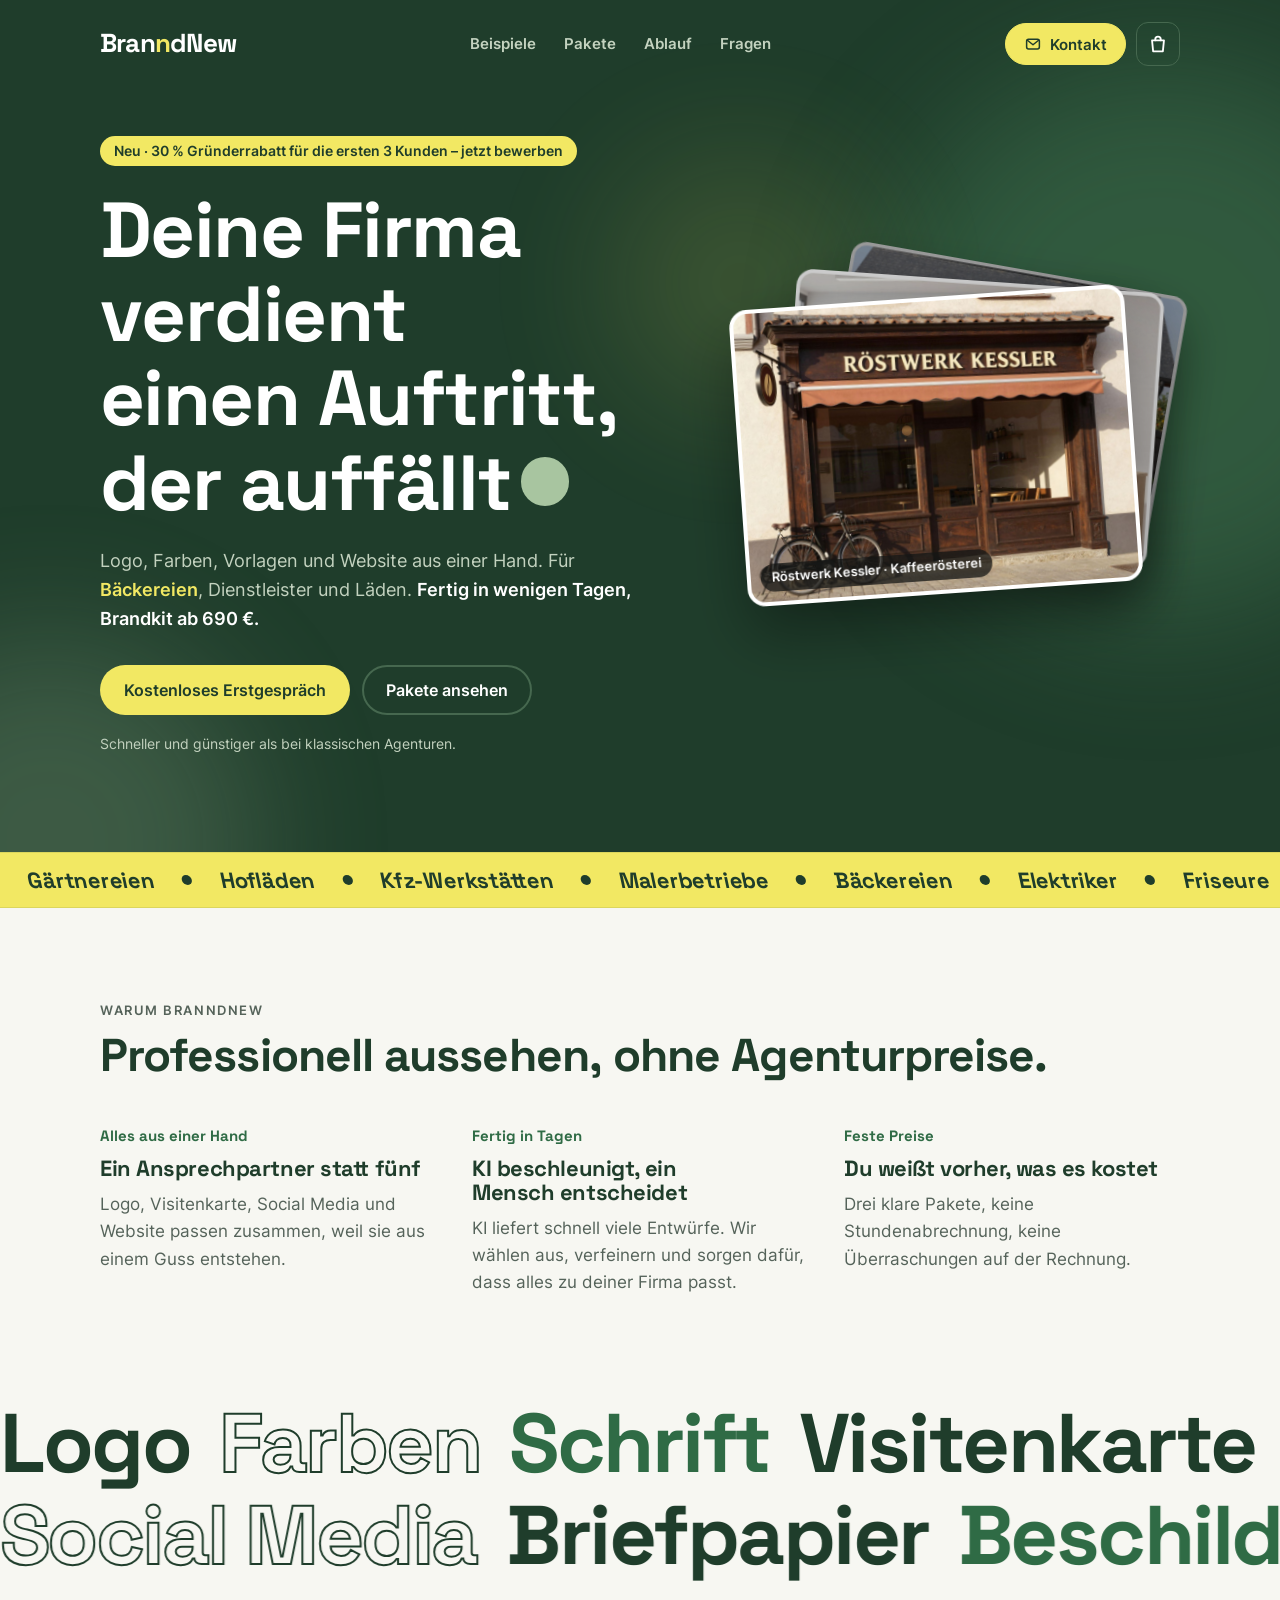
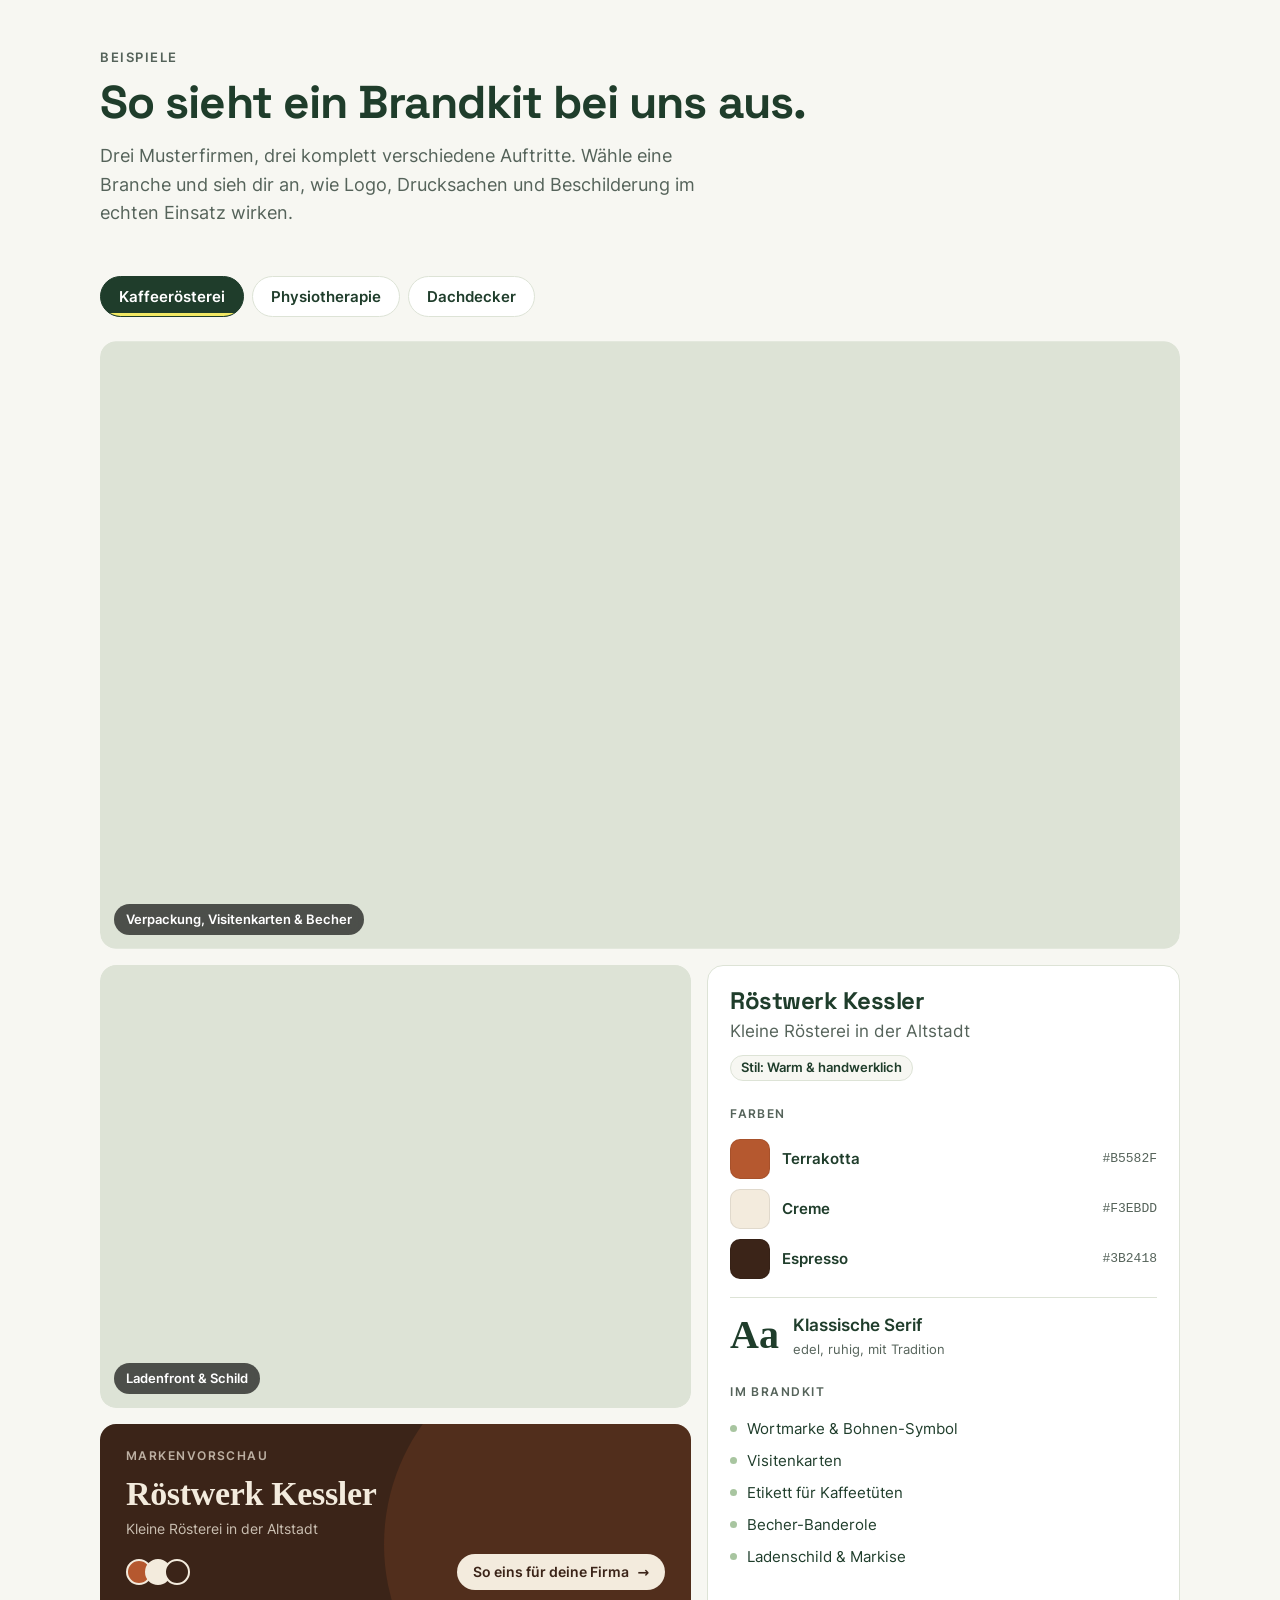
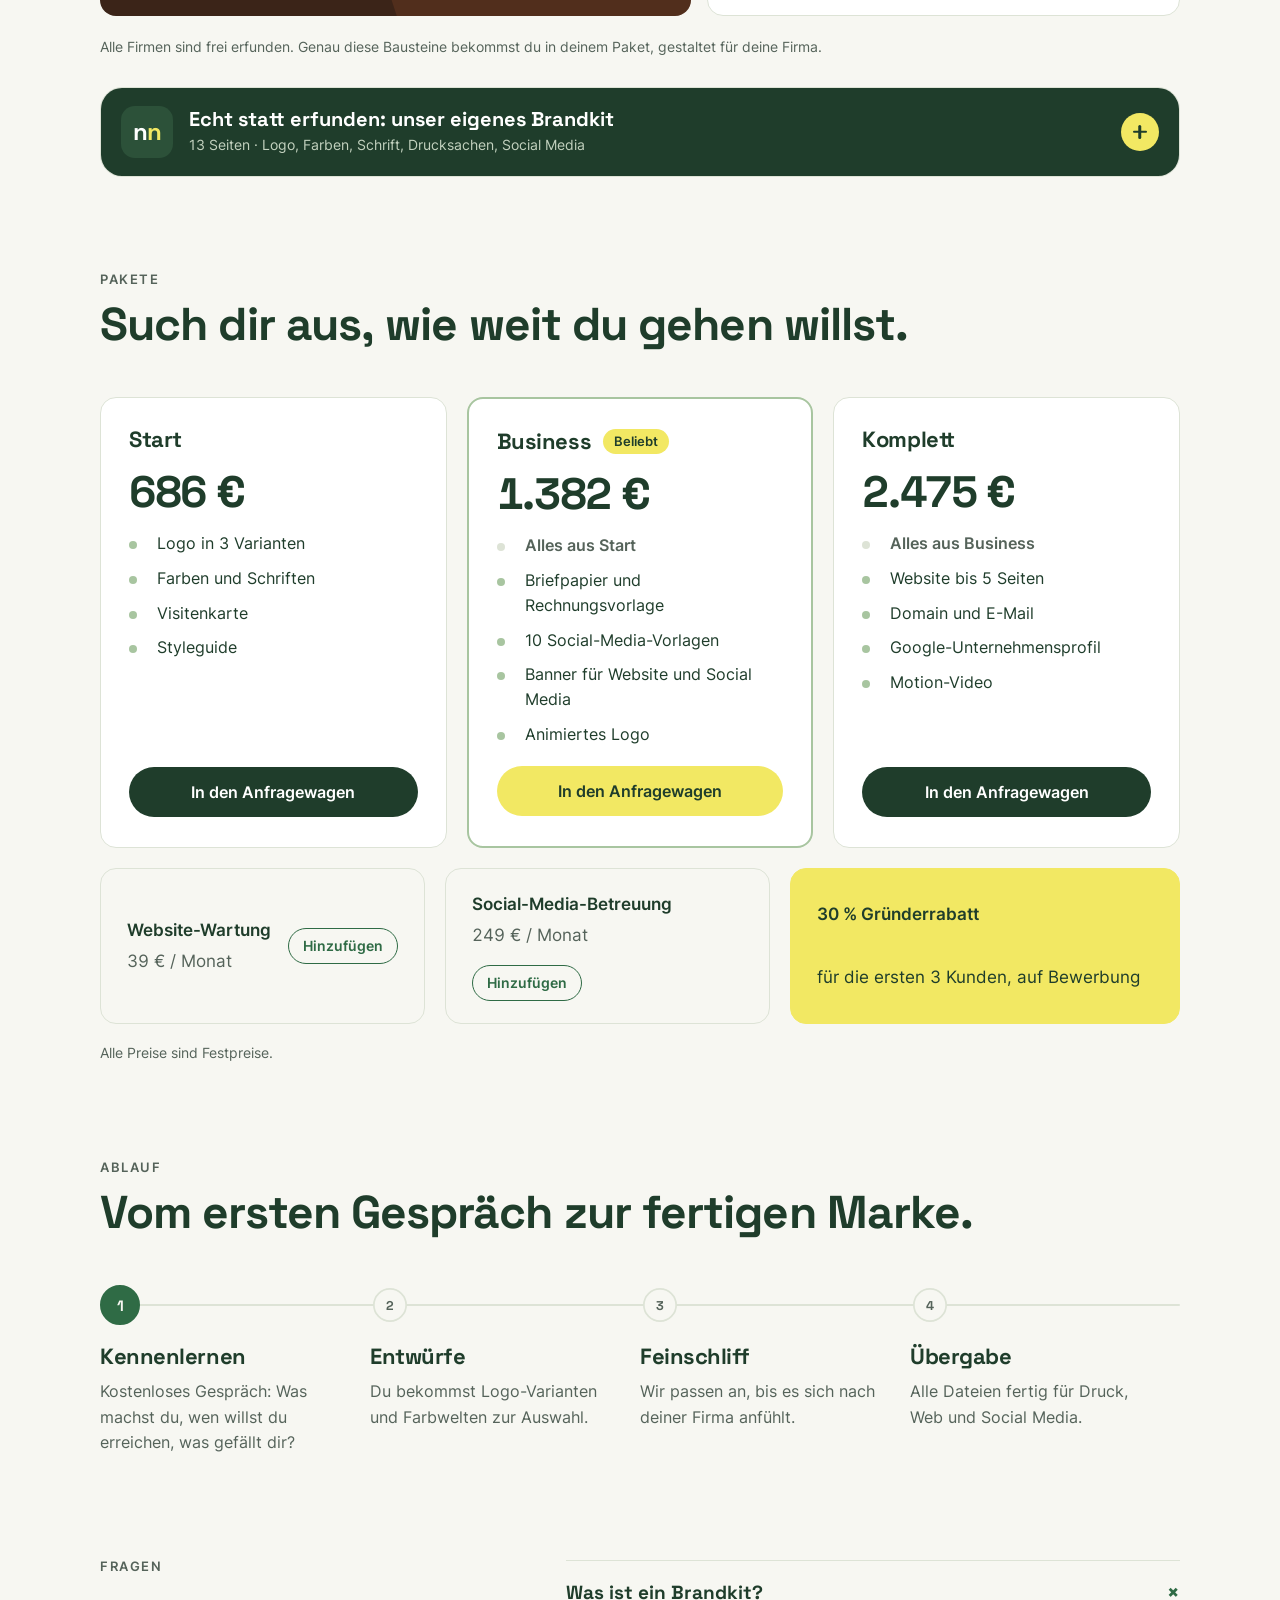
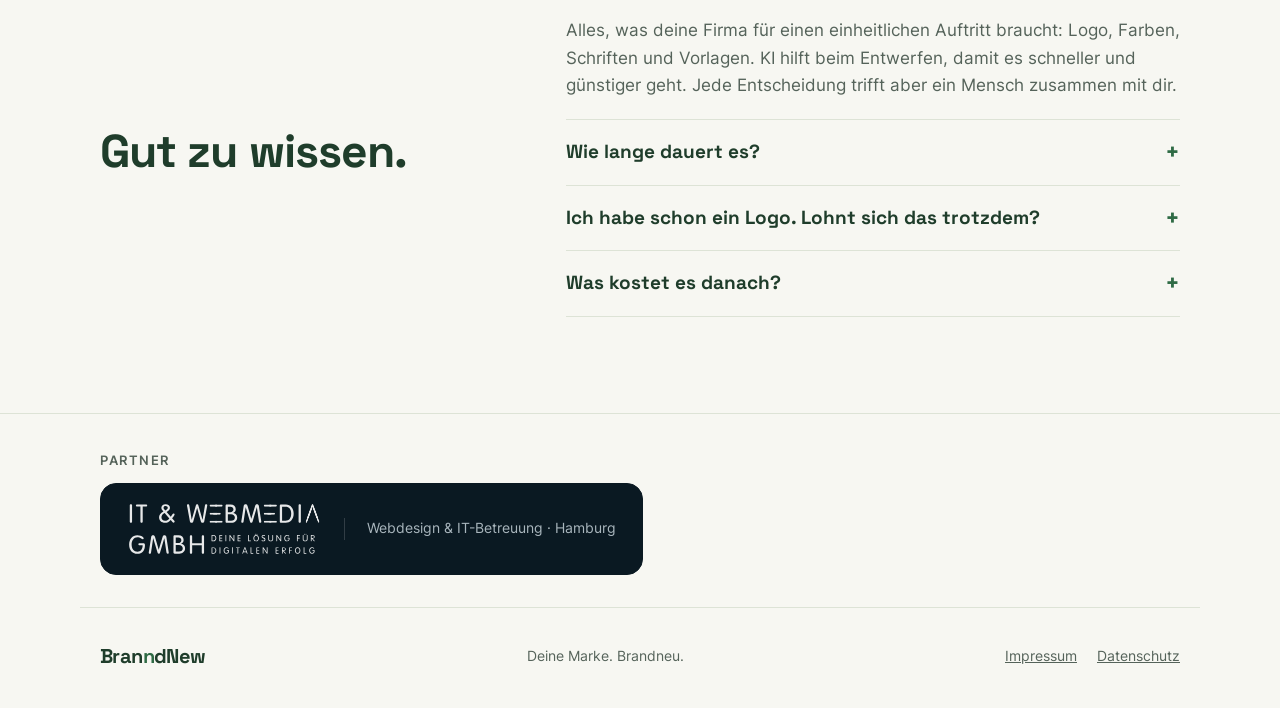
==== commit e2ed4fae: "Partner: Logo von IT & Webmedia GmbH eingebunden - img/partner/it-webmedia.svg aus der gelieferten P" ====
--- a/index.html
+++ b/index.html
@@ -536,14 +536,14 @@
 footer:has(.partners) { padding-top: 0; }
 .partners { display: grid; gap: 16px; padding-block: 40px 32px; margin-bottom: 32px; border-bottom: 1px solid var(--line); }
 .partner-list { display: flex; flex-wrap: wrap; gap: 14px; }
-.partner { display: flex; align-items: center; gap: 18px; padding: 16px 22px; min-height: 84px; border-radius: var(--r); background: var(--surface); border: 1px solid var(--line); color: var(--fg); text-decoration: none; transition: transform .2s ease, box-shadow .25s ease, border-color .2s ease; }
-.partner:hover { transform: translateY(-3px); border-color: var(--accent-ink); box-shadow: 0 14px 32px rgba(31, 61, 43, .1); }
-.partner img { display: block; height: 44px; width: auto; max-width: 200px; object-fit: contain; filter: grayscale(1); opacity: .8; transition: filter .3s ease, opacity .3s ease; }
-.partner:hover img, .partner:focus-visible img { filter: none; opacity: 1; }
+.partner { display: flex; align-items: center; gap: 22px; padding: 18px 26px; min-height: 88px; border-radius: var(--r); background: #0A1922; border: 1px solid #0A1922; color: #fff; text-decoration: none; transition: transform .2s ease, box-shadow .25s ease, border-color .2s ease; }
+.partner:hover { transform: translateY(-3px); box-shadow: 0 16px 36px rgba(10, 25, 34, .25); }
+.partner img { display: block; height: 54px; width: auto; max-width: 100%; opacity: .9; transition: opacity .3s ease; }
+.partner:hover img, .partner:focus-visible img { opacity: 1; }
 .partner-text { display: grid; line-height: 1.05; }
 .partner-text b { font: 700 20px/1.05 var(--display); letter-spacing: -0.02em; }
-.partner-text small { font: 600 11px/1.4 var(--body); letter-spacing: .14em; text-transform: uppercase; color: var(--muted); }
-.partner-meta { font-size: 13.5px; color: var(--muted); padding-left: 18px; border-left: 1px solid var(--line); }
+.partner-text small { font: 600 11px/1.4 var(--body); letter-spacing: .14em; text-transform: uppercase; color: #A9B6BD; }
+.partner-meta { font-size: 13.5px; color: #A9B6BD; padding-left: 22px; border-left: 1px solid rgba(255, 255, 255, .16); }
 @media (max-width: 520px) { .partner { flex-wrap: wrap; } .partner-meta { padding-left: 0; border-left: 0; flex-basis: 100%; } }
 body { margin: 0; } img { max-width: 100%; } [hidden] { display: none !important; }
 </style>
@@ -800,7 +800,7 @@
     <span class="eyebrow" id="partner-title">Partner</span>
     <div class="partner-list">
       <a class="partner" href="https://www.it-webmedia.de" target="_blank" rel="noopener" aria-label="IT &amp; Webmedia GmbH – Webdesign &amp; IT-Betreuung (öffnet in neuem Tab)">
-        <img src="img/partner/it-webmedia.svg" alt="IT &amp; Webmedia GmbH" width="200" height="56" loading="lazy" decoding="async" onerror="this.hidden=true;this.nextElementSibling.hidden=false">
+        <img src="img/partner/it-webmedia.svg" alt="IT &amp; Webmedia GmbH" width="195" height="54" loading="lazy" decoding="async" onerror="this.hidden=true;this.nextElementSibling.hidden=false">
         <span class="partner-text" hidden><b>IT &amp; Webmedia</b><small>GmbH</small></span>
         <span class="partner-meta">Webdesign &amp; IT-Betreuung · Hamburg</span>
       </a>
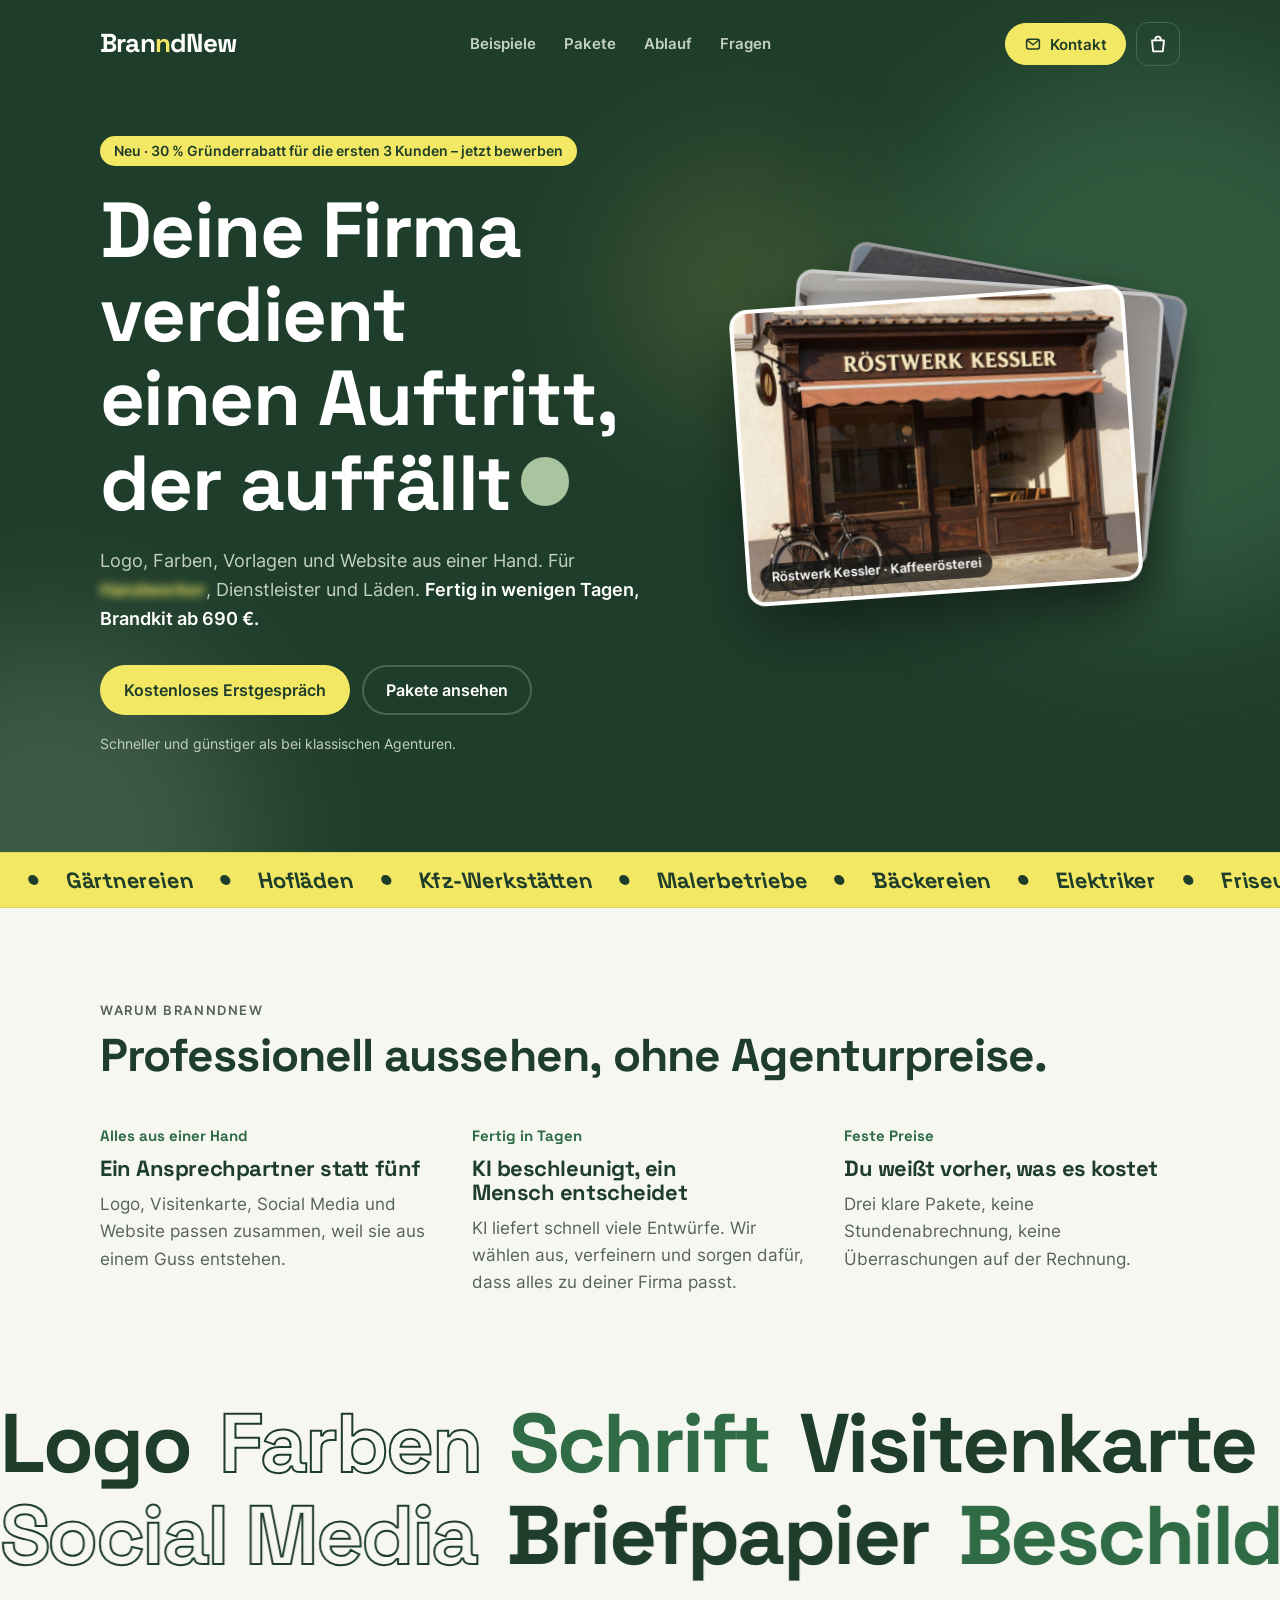
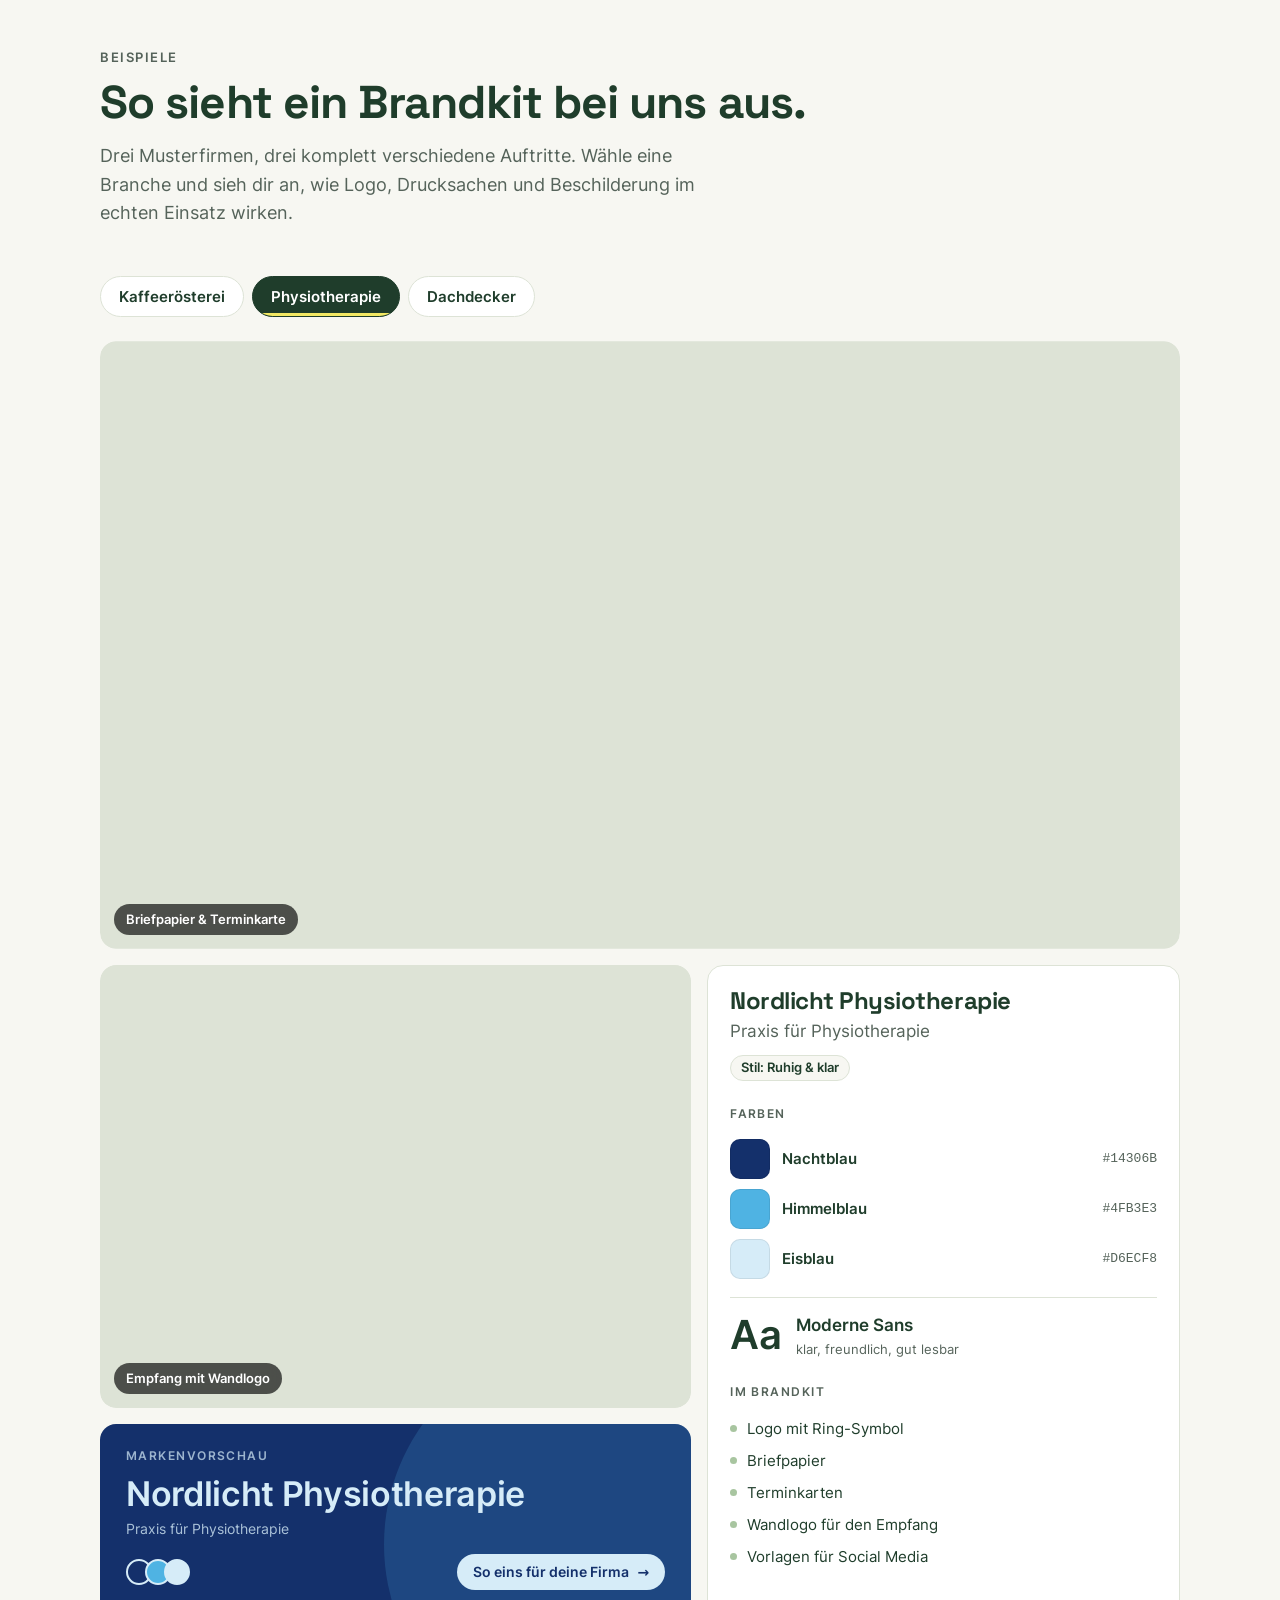
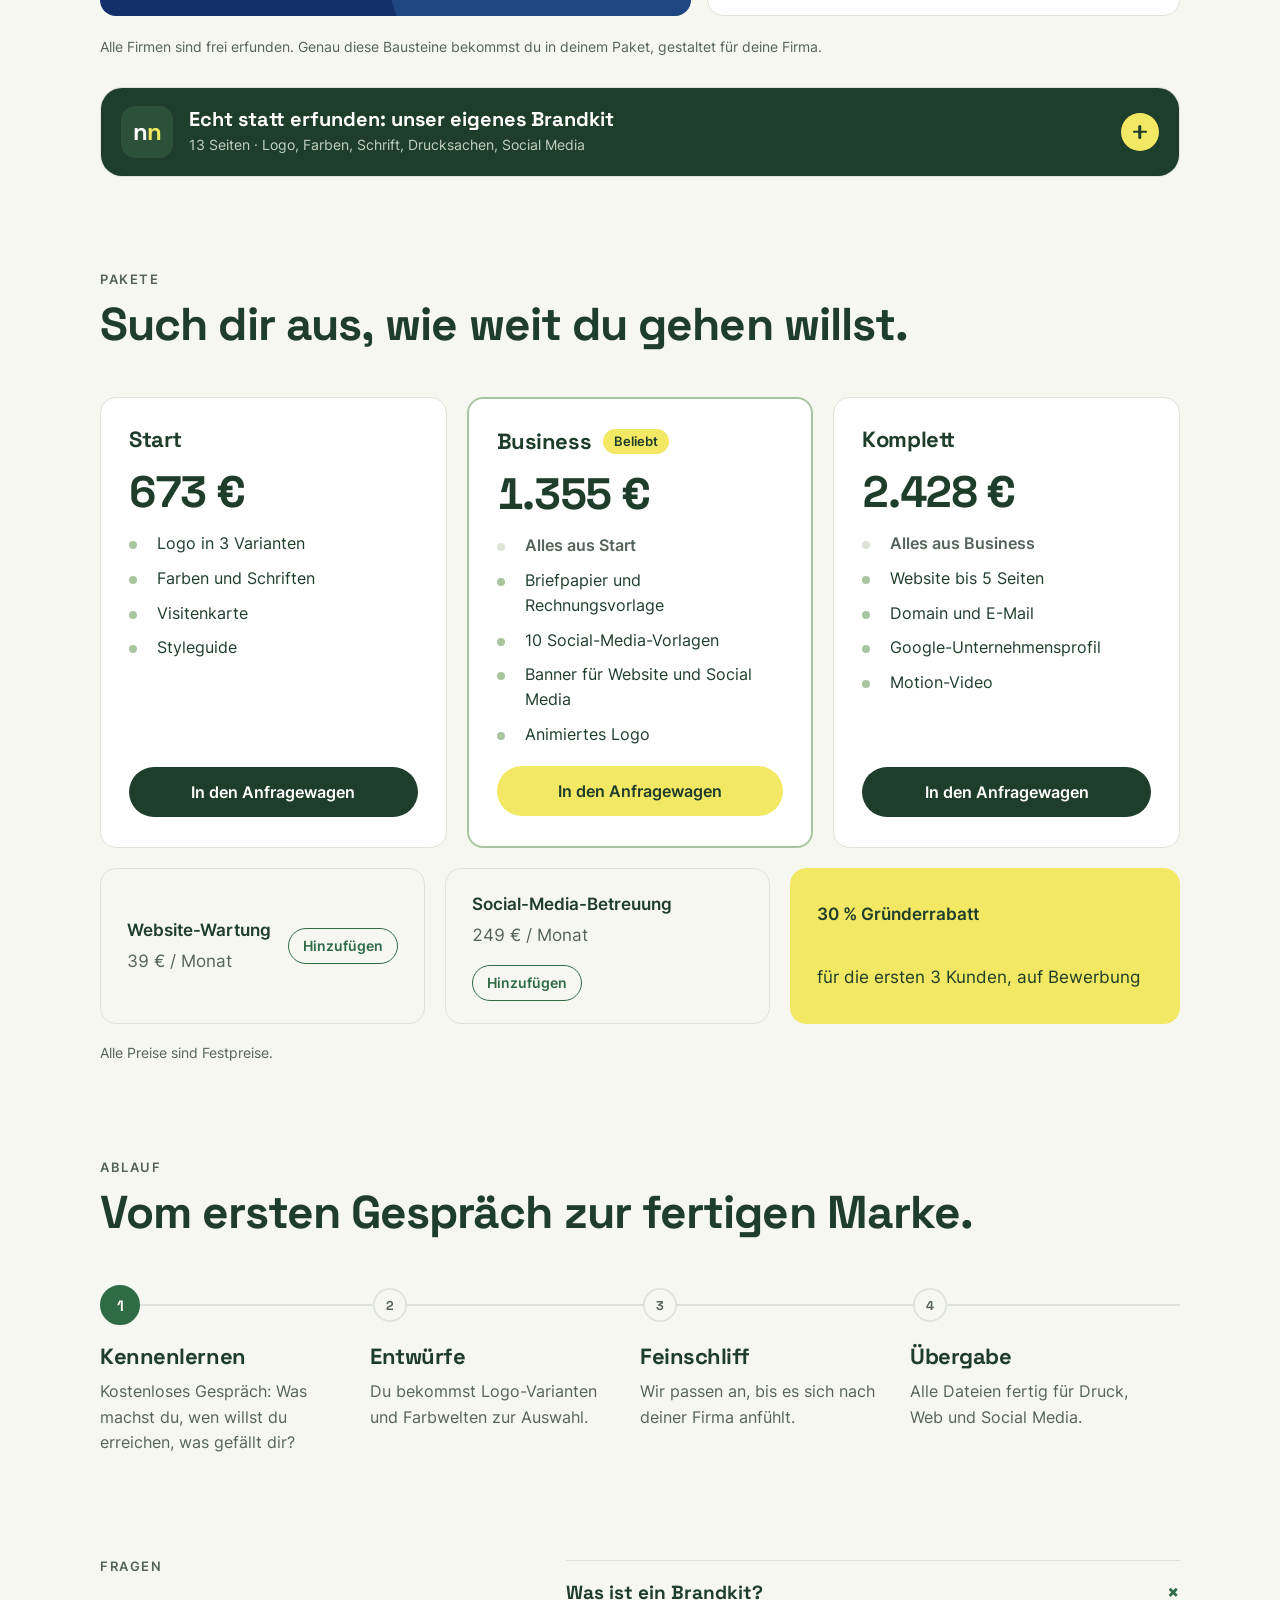
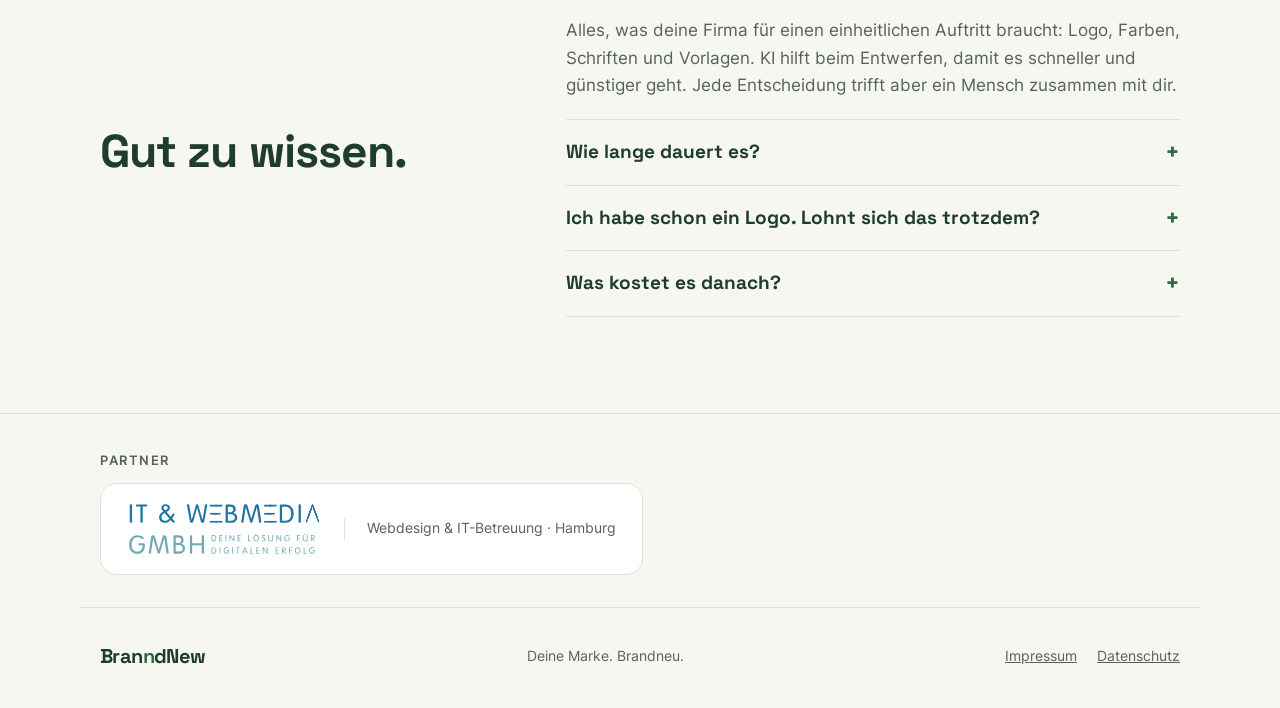
==== commit 92ecaba3: "Partner: farbiges Logo von IT & Webmedia auf heller Karte - img/partner/it-webmedia-farbig.svg aus d" ====
--- a/index.html
+++ b/index.html
@@ -536,14 +536,14 @@
 footer:has(.partners) { padding-top: 0; }
 .partners { display: grid; gap: 16px; padding-block: 40px 32px; margin-bottom: 32px; border-bottom: 1px solid var(--line); }
 .partner-list { display: flex; flex-wrap: wrap; gap: 14px; }
-.partner { display: flex; align-items: center; gap: 22px; padding: 18px 26px; min-height: 88px; border-radius: var(--r); background: #0A1922; border: 1px solid #0A1922; color: #fff; text-decoration: none; transition: transform .2s ease, box-shadow .25s ease, border-color .2s ease; }
-.partner:hover { transform: translateY(-3px); box-shadow: 0 16px 36px rgba(10, 25, 34, .25); }
+.partner { display: flex; align-items: center; gap: 22px; padding: 18px 26px; min-height: 88px; border-radius: var(--r); background: #fff; border: 1px solid var(--line); color: var(--fg); text-decoration: none; transition: transform .2s ease, box-shadow .25s ease, border-color .2s ease; }
+.partner:hover { transform: translateY(-3px); border-color: #63A0AB; box-shadow: 0 16px 36px rgba(13, 101, 152, .14); }
 .partner img { display: block; height: 54px; width: auto; max-width: 100%; opacity: .9; transition: opacity .3s ease; }
 .partner:hover img, .partner:focus-visible img { opacity: 1; }
 .partner-text { display: grid; line-height: 1.05; }
 .partner-text b { font: 700 20px/1.05 var(--display); letter-spacing: -0.02em; }
-.partner-text small { font: 600 11px/1.4 var(--body); letter-spacing: .14em; text-transform: uppercase; color: #A9B6BD; }
-.partner-meta { font-size: 13.5px; color: #A9B6BD; padding-left: 22px; border-left: 1px solid rgba(255, 255, 255, .16); }
+.partner-text small { font: 600 11px/1.4 var(--body); letter-spacing: .14em; text-transform: uppercase; color: var(--muted); }
+.partner-meta { font-size: 13.5px; color: var(--muted); padding-left: 22px; border-left: 1px solid var(--line); }
 @media (max-width: 520px) { .partner { flex-wrap: wrap; } .partner-meta { padding-left: 0; border-left: 0; flex-basis: 100%; } }
 body { margin: 0; } img { max-width: 100%; } [hidden] { display: none !important; }
 </style>
@@ -800,7 +800,7 @@
     <span class="eyebrow" id="partner-title">Partner</span>
     <div class="partner-list">
       <a class="partner" href="https://www.it-webmedia.de" target="_blank" rel="noopener" aria-label="IT &amp; Webmedia GmbH – Webdesign &amp; IT-Betreuung (öffnet in neuem Tab)">
-        <img src="img/partner/it-webmedia.svg" alt="IT &amp; Webmedia GmbH" width="195" height="54" loading="lazy" decoding="async" onerror="this.hidden=true;this.nextElementSibling.hidden=false">
+        <img src="img/partner/it-webmedia-farbig.svg" alt="IT &amp; Webmedia GmbH" width="195" height="54" loading="lazy" decoding="async" onerror="this.hidden=true;this.nextElementSibling.hidden=false">
         <span class="partner-text" hidden><b>IT &amp; Webmedia</b><small>GmbH</small></span>
         <span class="partner-meta">Webdesign &amp; IT-Betreuung · Hamburg</span>
       </a>
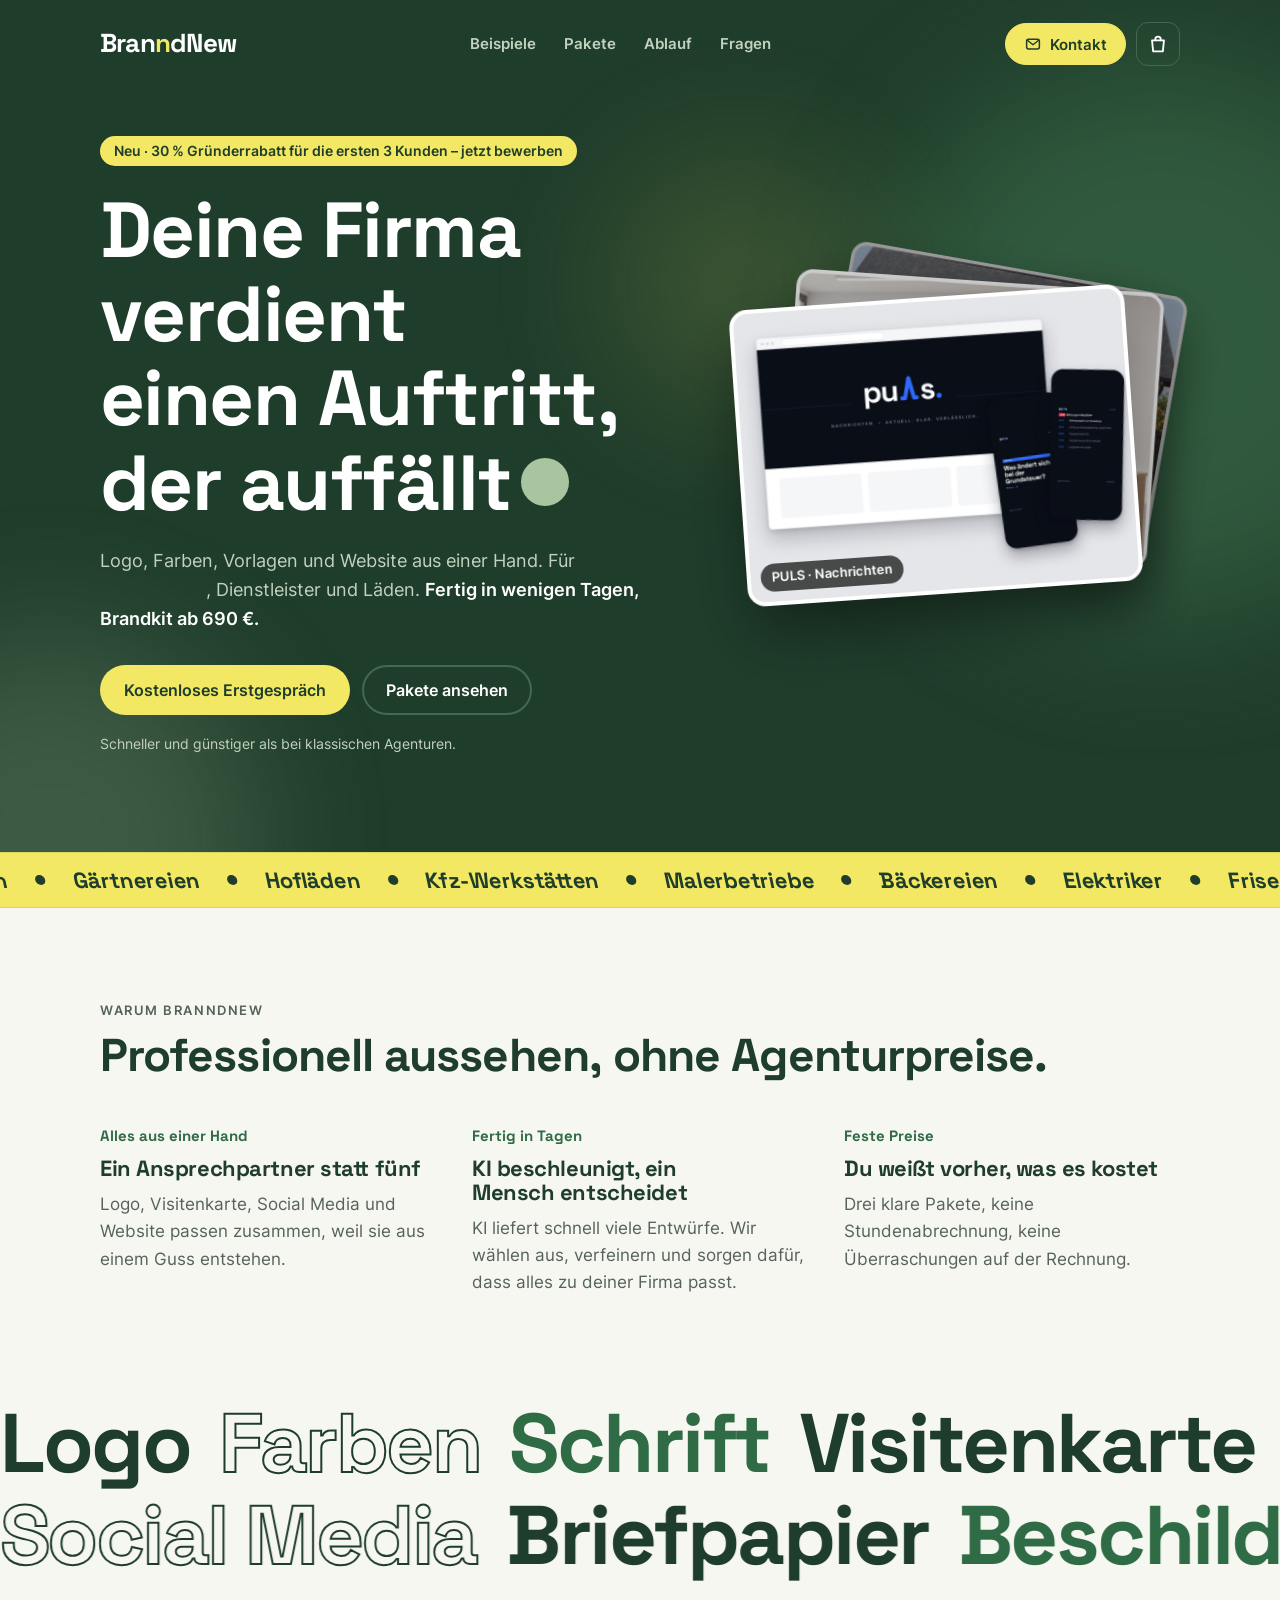
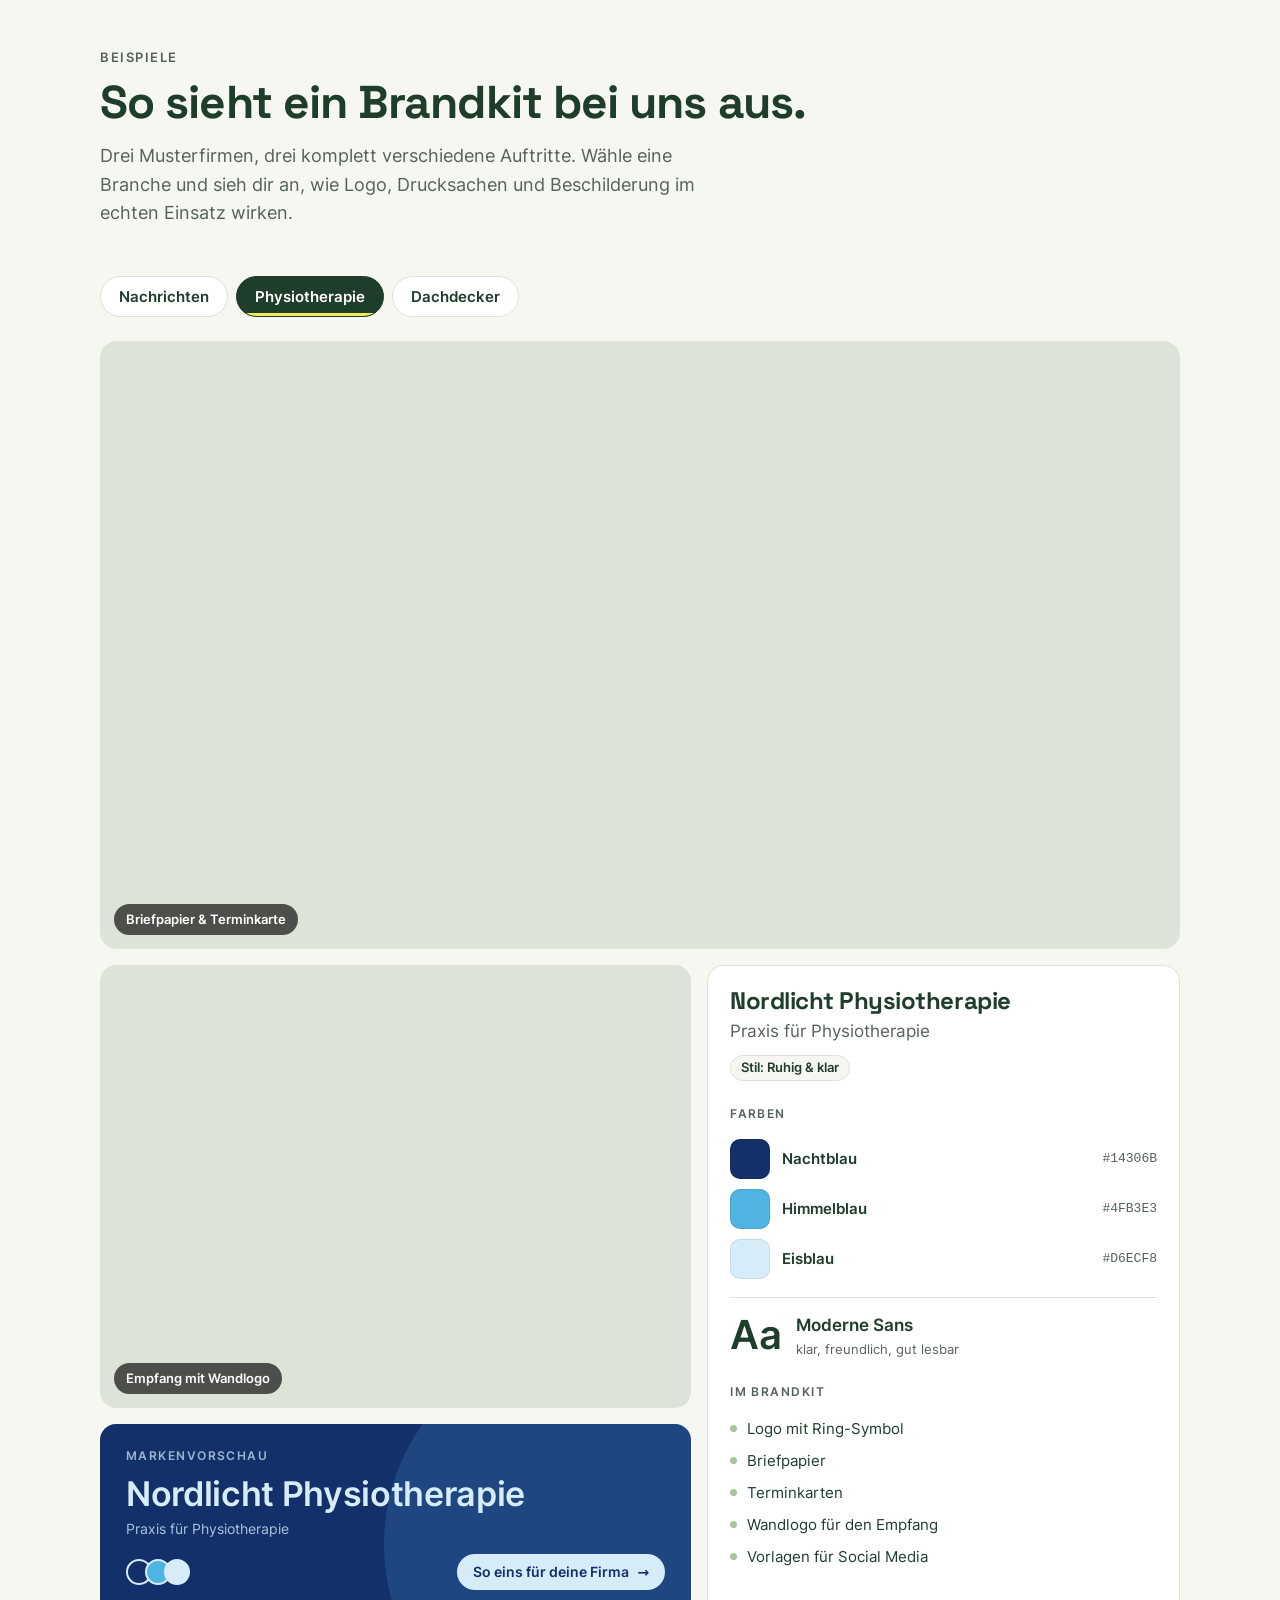
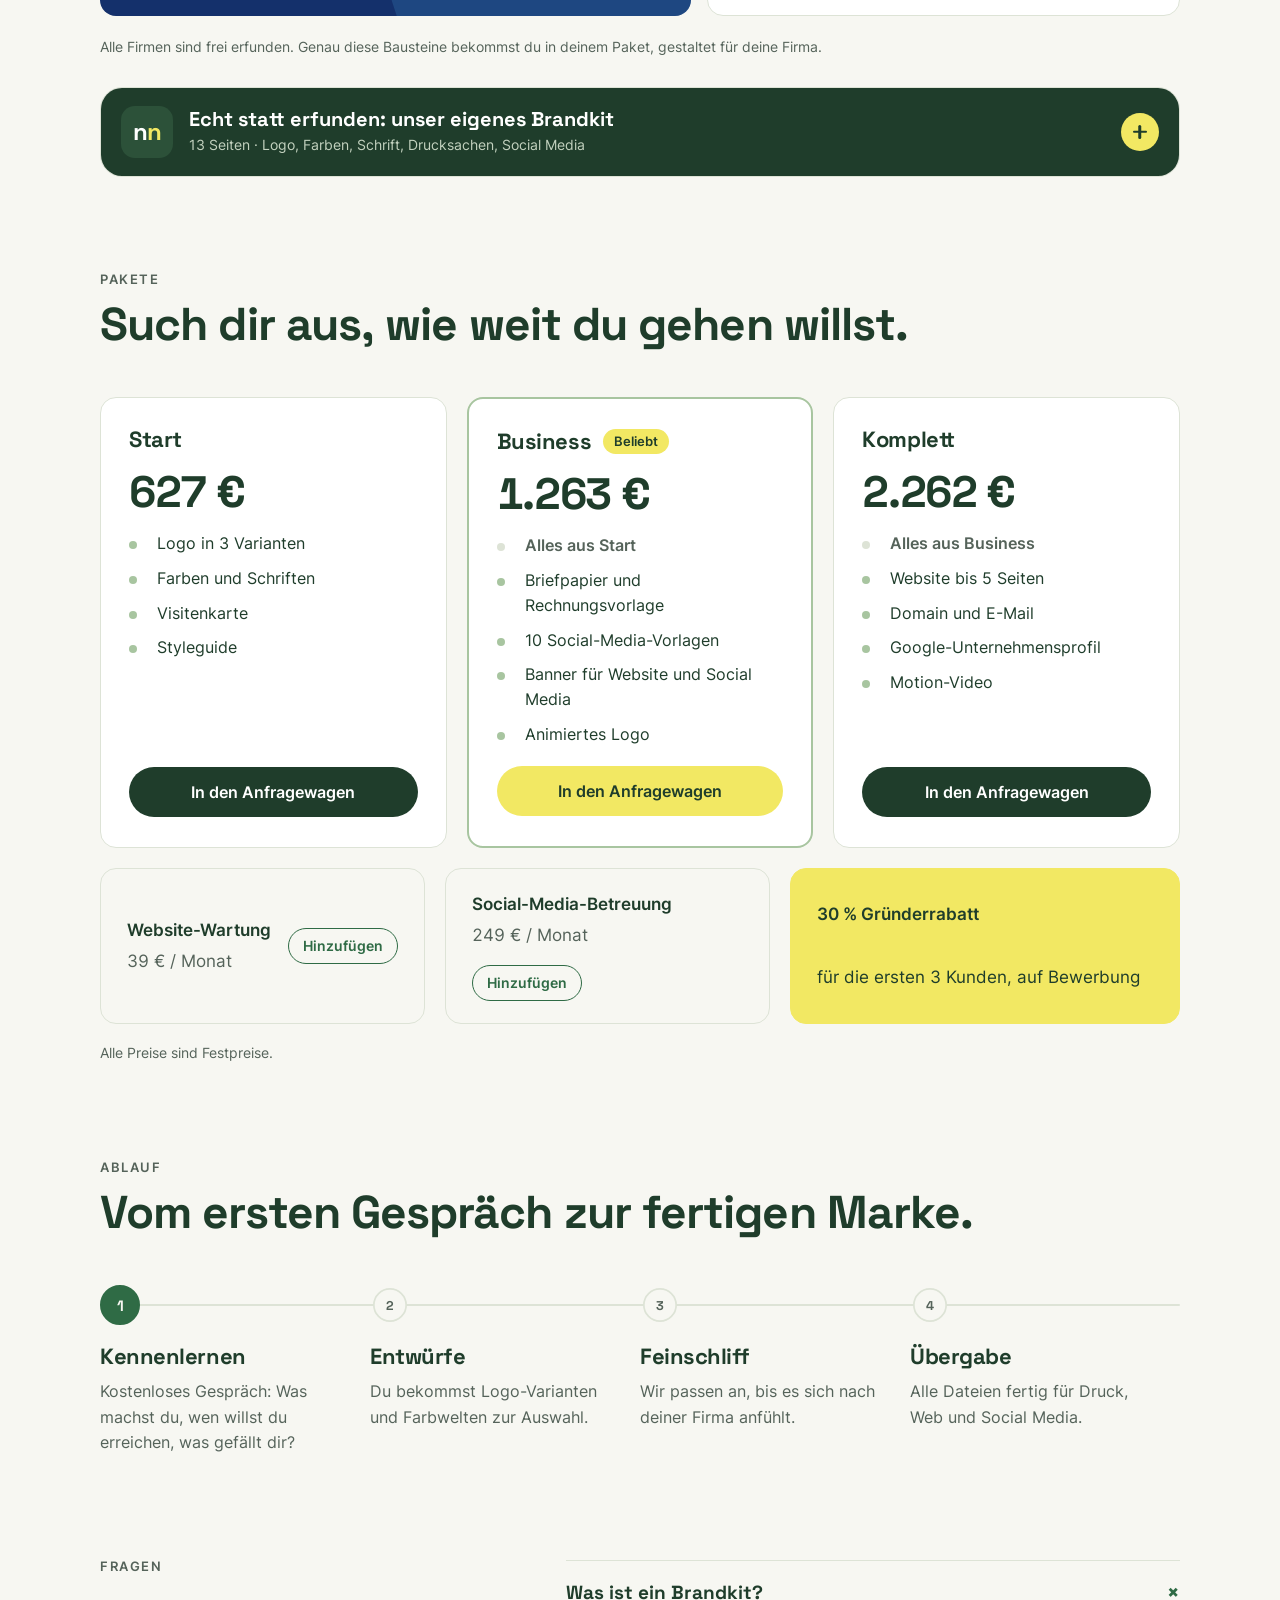
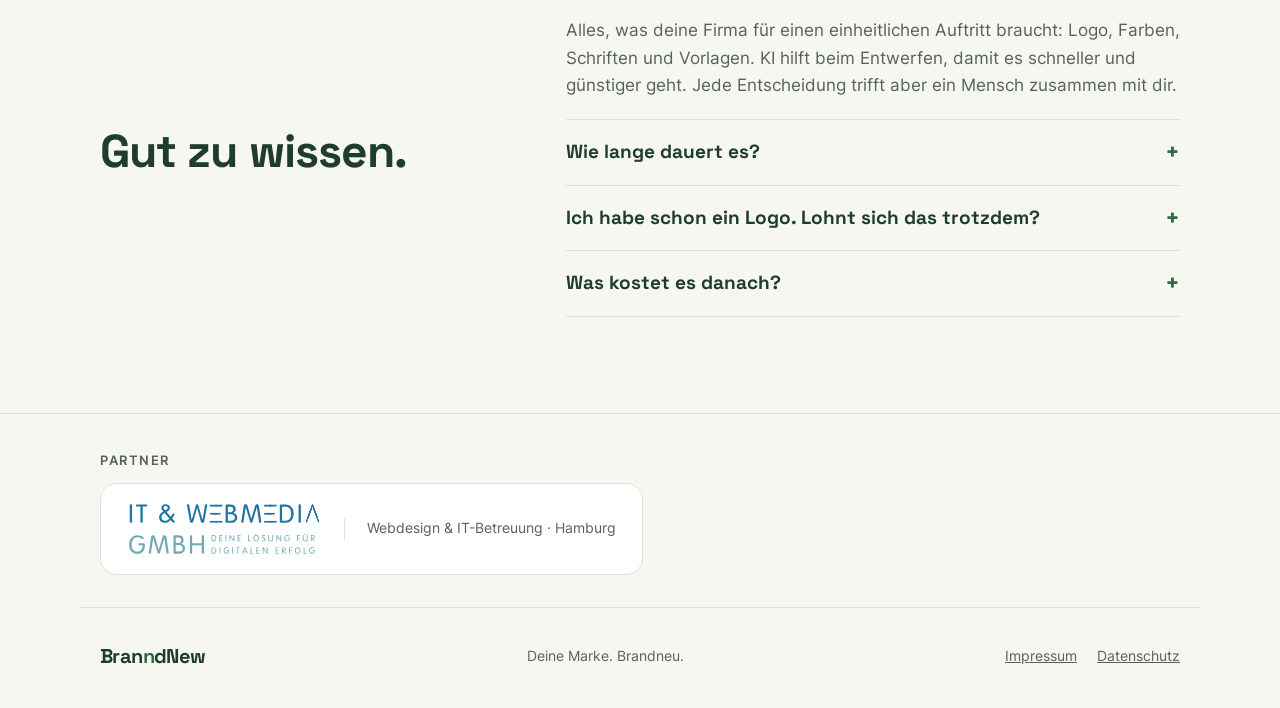
==== commit 50e84fcf: "Beispiel Röstwerk Kessler durch PULS Nachrichten ersetzt Co-Authored-By: Claude Opus 5.5 <noreply@an" ====
--- a/index.html
+++ b/index.html
@@ -591,7 +591,7 @@
         <p class="hero-note">Schneller und günstiger als bei klassischen Agenturen.</p>
       </div>
       <div class="stack" id="stack" role="button" tabindex="0" aria-label="Beispiel-Brandkits ansehen">
-        <figure class="sc" data-pos="0" data-k="0"><img src="img/kessler-2.jpg" alt="Brandkit-Beispiel Röstwerk Kessler, Kaffeerösterei" width="800" height="600"><figcaption>Röstwerk Kessler · Kaffeerösterei</figcaption></figure>
+        <figure class="sc" data-pos="0" data-k="0"><img src="img/puls-2.jpg" alt="Brandkit-Beispiel PULS, Nachrichtenportal" width="800" height="600"><figcaption>PULS · Nachrichten</figcaption></figure>
         <figure class="sc" data-pos="1" data-k="1"><img src="img/nordlicht-2.jpg" alt="Brandkit-Beispiel Nordlicht, Physiotherapie" width="800" height="600"><figcaption>Nordlicht · Physiotherapie</figcaption></figure>
         <figure class="sc" data-pos="2" data-k="2"><img src="img/kraft-2.jpg" alt="Brandkit-Beispiel Dachbau Kraft, Dachdecker" width="800" height="600"><figcaption>Dachbau Kraft · Dachdecker</figcaption></figure>
       </div>
@@ -868,11 +868,11 @@
   const $ = (id) => document.getElementById(id);
   // Beispiele: Musterfirmen
   const brands = [
-    { label: "Kaffeerösterei", name: "Röstwerk Kessler", tagline: "Kleine Rösterei in der Altstadt", style: "Warm & handwerklich",
-      font: "Georgia, 'Times New Roman', serif", fontName: "Klassische Serif", fontNote: "edel, ruhig, mit Tradition",
-      colors: [["Terrakotta", "#B5582F"], ["Creme", "#F3EBDD"], ["Espresso", "#3B2418"]], mock: ["#3B2418", "#F3EBDD", "#B5582F"],
-      shots: [["img/kessler-1.jpg", "Verpackung, Visitenkarten & Becher"], ["img/kessler-2.jpg", "Ladenfront & Schild"]],
-      items: ["Wortmarke & Bohnen-Symbol", "Visitenkarten", "Etikett für Kaffeetüten", "Becher-Banderole", "Ladenschild & Markise"] },
+    { label: "Nachrichten", name: "PULS Nachrichten", tagline: "Digitales Nachrichtenportal", style: "Klar & edel",
+      font: "'Space Grotesk', 'Arial Black', sans-serif", fontName: "Moderne Grotesk", fontNote: "präzise, aktuell, gut lesbar",
+      colors: [["Nacht", "#0A0E17"], ["Signal-Blau", "#2F6BFF"], ["Papier", "#F5F6F8"]], mock: ["#0A0E17", "#FFFFFF", "#2F6BFF"],
+      shots: [["img/puls-1.jpg", "Visitenkarten, Briefpapier & Social Media"], ["img/puls-2.jpg", "Website & Social-Media-Vorlagen"]],
+      items: ["Wort-Bildmarke mit Puls-„l“", "Visitenkarten & Briefpapier", "10 Social-Media-Vorlagen", "Banner für Website & YouTube", "Animiertes Logo"] },
     { label: "Physiotherapie", name: "Nordlicht Physiotherapie", tagline: "Praxis für Physiotherapie", style: "Ruhig & klar",
       font: "Inter, system-ui, sans-serif", fontName: "Moderne Sans", fontNote: "klar, freundlich, gut lesbar",
       colors: [["Nachtblau", "#14306B"], ["Himmelblau", "#4FB3E3"], ["Eisblau", "#D6ECF8"]], mock: ["#14306B", "#D6ECF8", "#4FB3E3"],
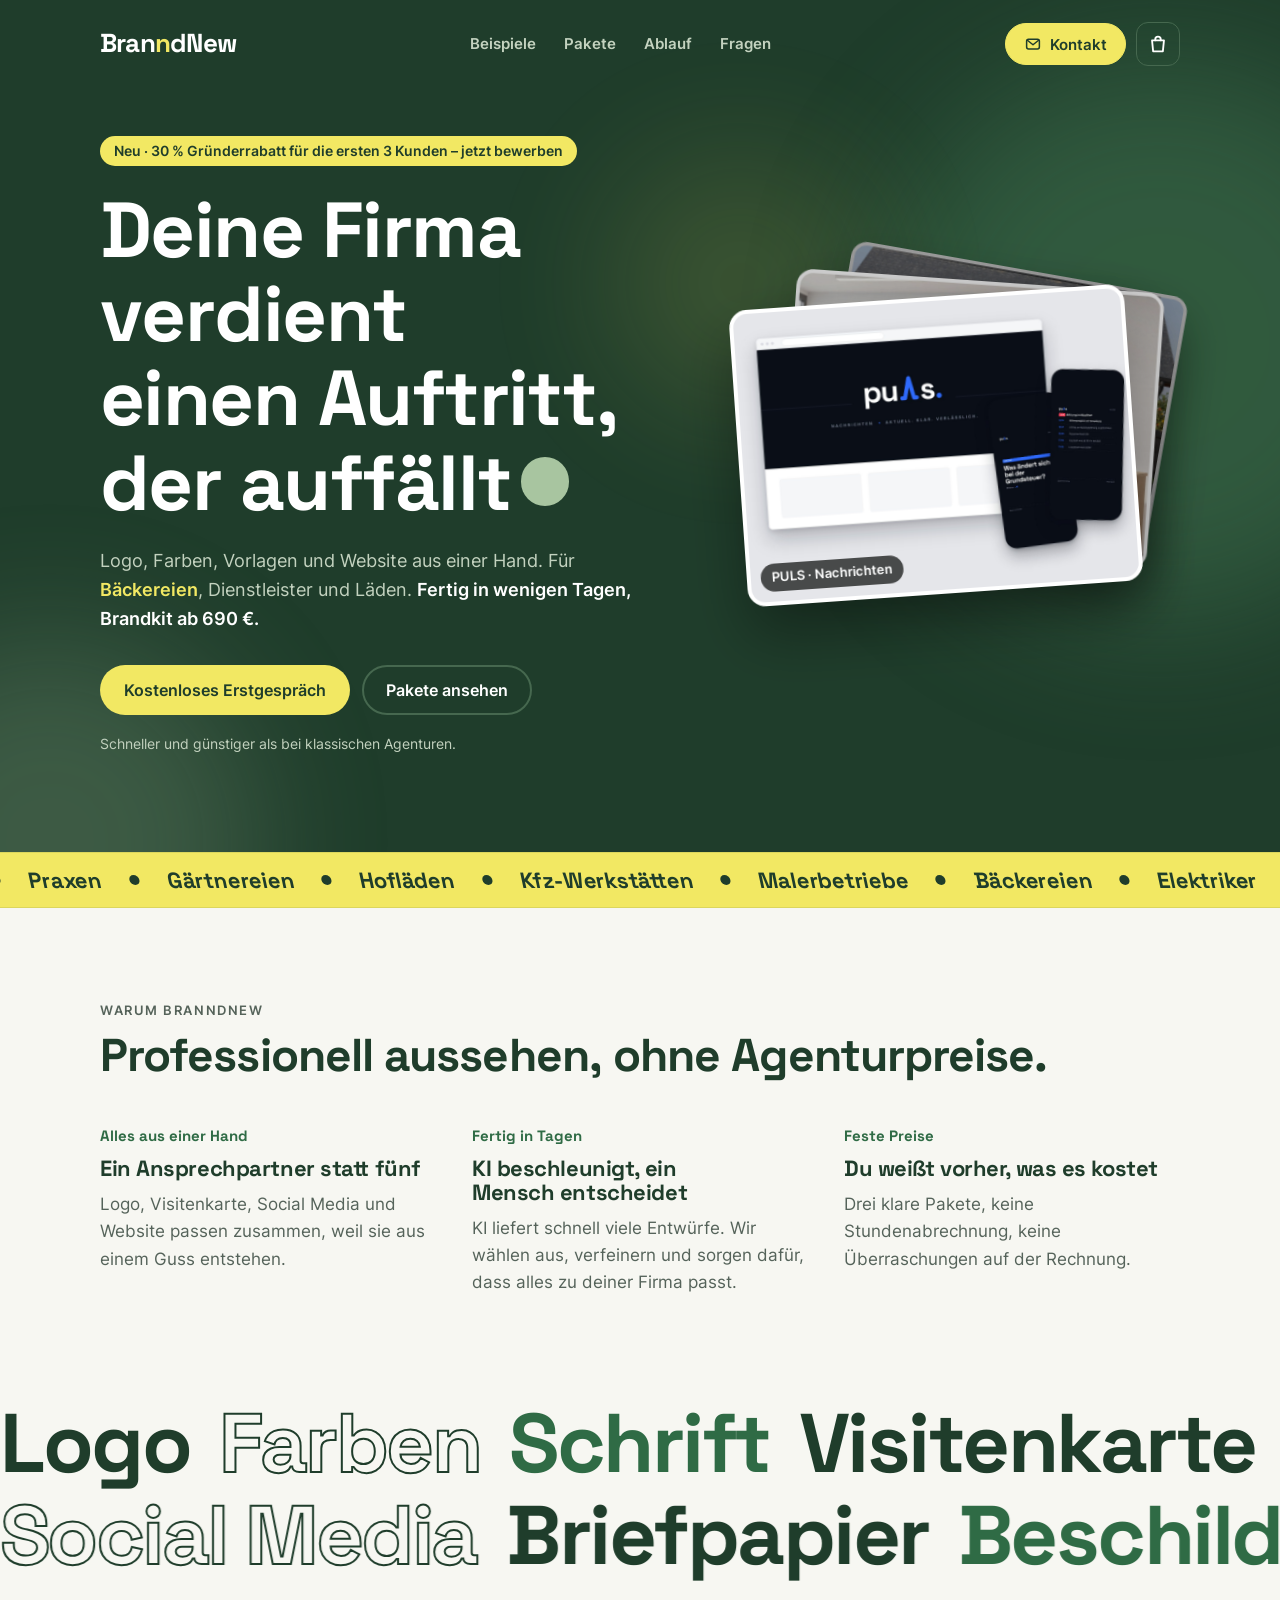
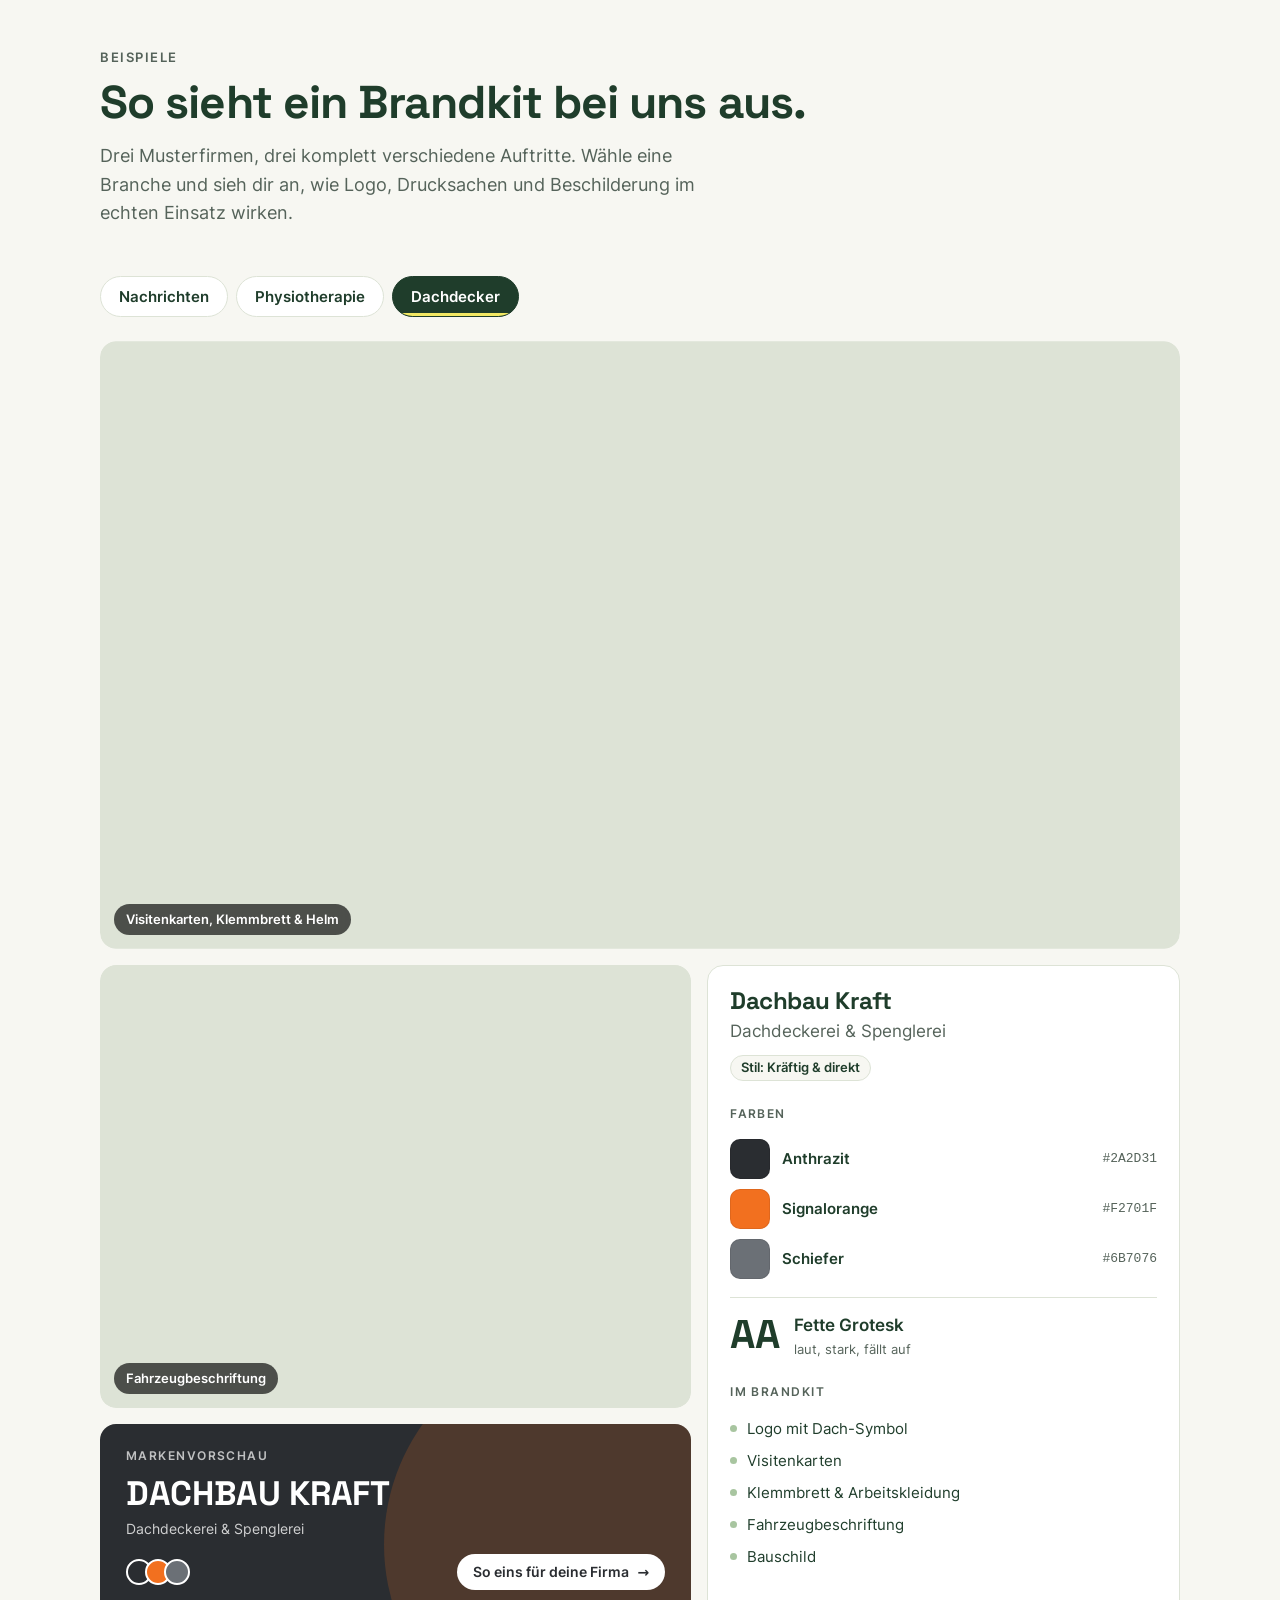
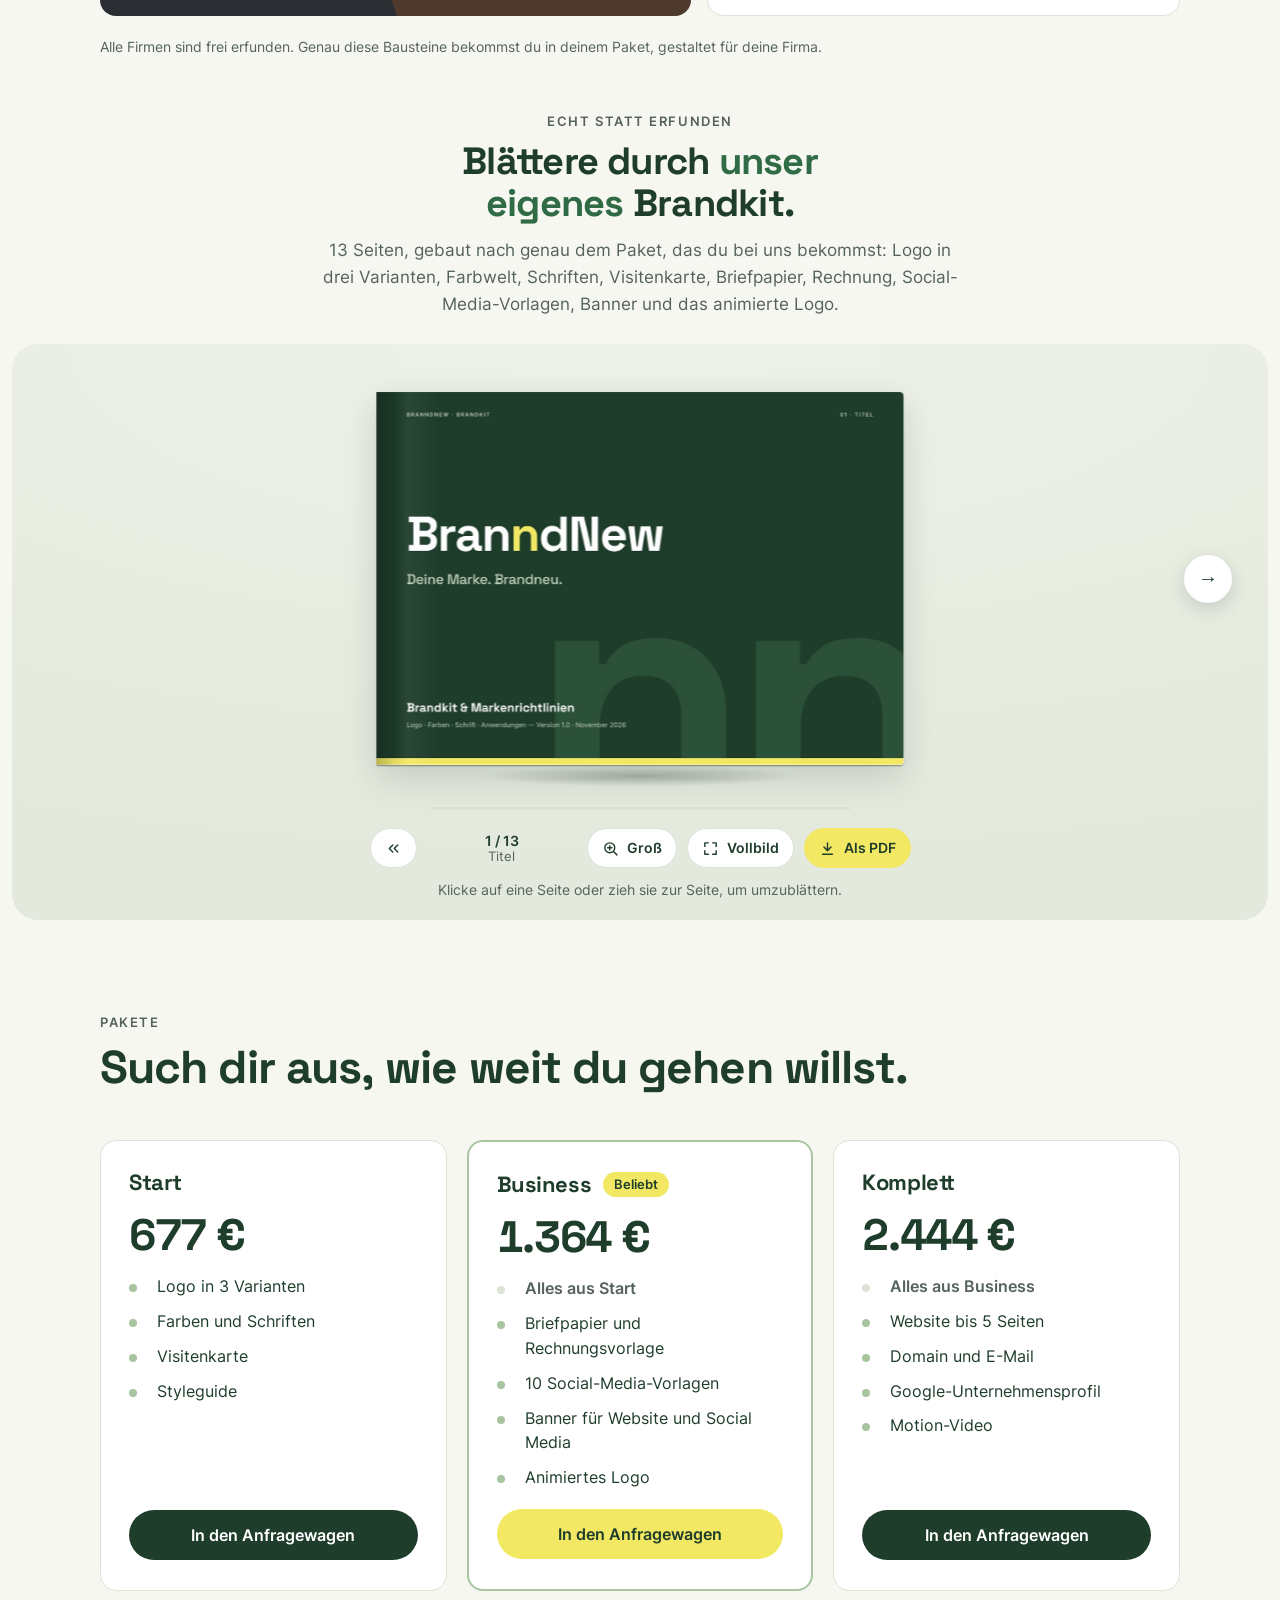
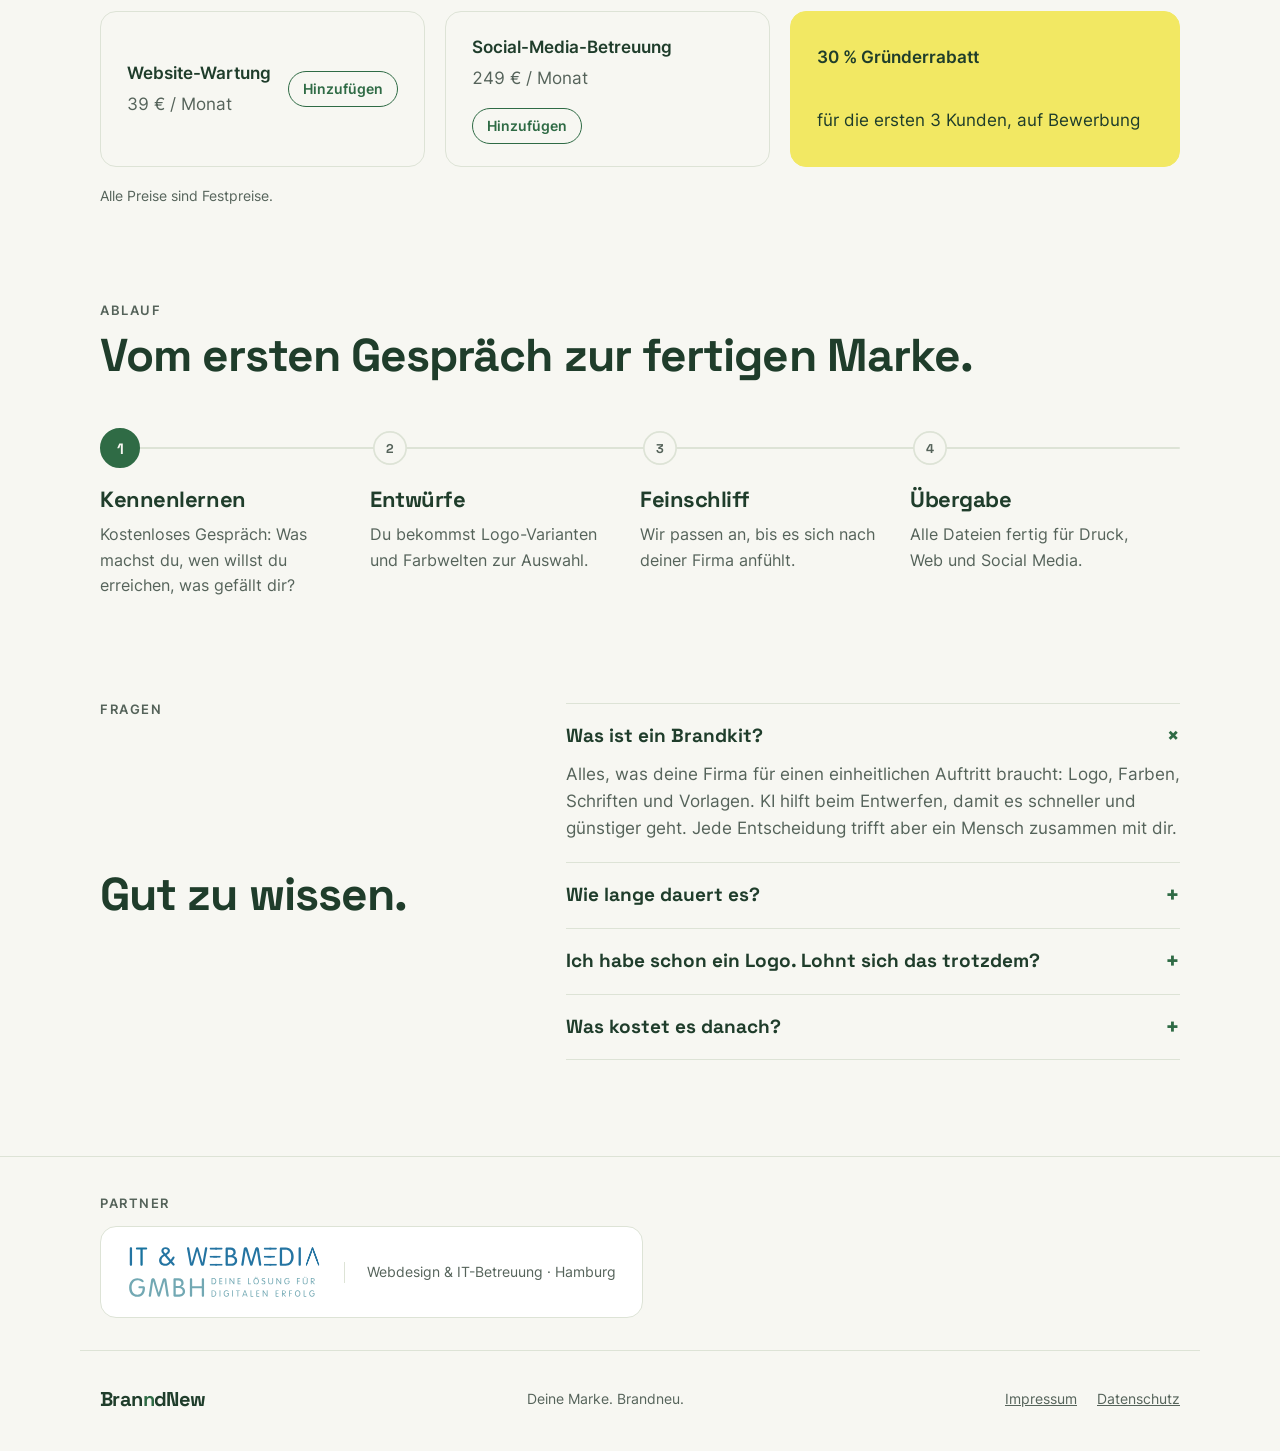
==== commit 9147cebe: "Eigenes Brandkit als Blätterbuch (wie Hinge) statt Wisch-Galerie - Doppelseiten mit 3D-Umblättern, Z" ====
--- a/index.html
+++ b/index.html
@@ -371,36 +371,75 @@
 .font-sample > span { font-size: 40px; font-weight: 700; line-height: 1; }
 .font-sample small { display: block; color: var(--muted); font-size: 13px; }
 .kit-note { margin-top: 20px; color: var(--muted); font-size: 14px; }
-/* Unser eigenes Brandkit (aufklappbar) */
-details.own { margin-top: 28px; padding: 0; border: 1px solid var(--line); border-radius: 22px; background: var(--surface, #fff); overflow: hidden; }
-details.own:first-of-type { border-top: 1px solid var(--line); }
-details.own summary { display: flex; align-items: center; gap: 16px; padding: 18px 20px; background: var(--navy); color: #fff; font: inherit; transition: background .2s ease; }
-details.own summary:hover { background: #26493A; }
-details.own summary::after { content: none; }
-.own-mark { flex: none; display: flex; align-items: center; justify-content: center; width: 52px; height: 52px; border-radius: 14px; background: #2C5139; font: 700 24px/1 var(--display); letter-spacing: -0.06em; color: #fff; }
-.own-mark span { color: var(--sun); }
-.own-t { flex: 1; min-width: 0; display: grid; gap: 3px; }
-.own-t b { font: 700 clamp(16px, 2.2vw, 20px)/1.25 var(--display); }
-.own-t small { color: #C3D2BF; font-size: 13.5px; }
-.own-plus { flex: none; width: 38px; height: 38px; border-radius: 50%; background: var(--sun); position: relative; transition: transform .3s cubic-bezier(.2, .7, .2, 1); }
-.own-plus::before, .own-plus::after { content: ""; position: absolute; left: 50%; top: 50%; width: 14px; height: 2.5px; border-radius: 2px; background: var(--navy); transform: translate(-50%, -50%); }
-.own-plus::after { transform: translate(-50%, -50%) rotate(90deg); }
-details.own[open] .own-plus { transform: rotate(45deg); }
-.own-body { padding: clamp(18px, 3vw, 28px); display: grid; gap: 22px; }
-details.own[open] .own-body { animation: ownIn .45s cubic-bezier(.2, .7, .2, 1); }
-@keyframes ownIn { from { opacity: 0; transform: translateY(-8px); } to { opacity: 1; transform: none; } }
-.own-intro { display: grid; grid-template-columns: minmax(0, 1.1fr) minmax(0, 1fr); gap: clamp(18px, 3vw, 32px); align-items: center; }
-@media (max-width: 760px) { .own-intro { grid-template-columns: 1fr; } }
-.own-gif { margin: 0; border-radius: 16px; overflow: hidden; background: var(--navy); aspect-ratio: 16 / 9; }
-.own-gif img { width: 100%; height: 100%; object-fit: cover; display: block; }
-.own-intro h3 { font: 700 clamp(20px, 2.6vw, 26px)/1.2 var(--display); margin: 0 0 10px; }
-.own-intro p { color: var(--muted); margin: 0 0 10px; max-width: 52ch; }
-.own-hint { font-size: 14px; }
-.own-pages { display: flex; gap: 14px; overflow-x: auto; scroll-snap-type: x mandatory; padding: 4px 2px 14px; -webkit-overflow-scrolling: touch; scrollbar-width: thin; }
-.own-pages a { flex: 0 0 min(78%, 460px); scroll-snap-align: start; display: block; border-radius: 12px; overflow: hidden; border: 1px solid var(--line); background: #fff; box-shadow: 0 8px 24px rgba(31, 61, 43, .08); transition: transform .2s ease, box-shadow .2s ease; position: relative; }
-.own-pages a:hover { transform: translateY(-3px); box-shadow: 0 14px 32px rgba(31, 61, 43, .14); }
-.own-pages img { display: block; width: 100%; height: auto; aspect-ratio: 1200 / 849; object-fit: cover; }
-.own-pages a { cursor: zoom-in; }
+/* Unser eigenes Brandkit als Blätterbuch */
+.fb-sec { margin-top: 56px; }
+.fb-head { display: grid; gap: 12px; justify-items: center; text-align: center; margin: 0 auto 26px; max-width: 640px; }
+.fb-head h3 { font: 700 clamp(26px, 3.6vw, 38px)/1.12 var(--display); letter-spacing: -0.02em; margin: 0; }
+.fb-head h3 span { color: var(--accent-ink); }
+.fb-head p { margin: 0; color: var(--muted); }
+.fb-wrap { position: relative; margin-inline: calc(50% - min(700px, 50vw - 12px)); border-radius: 26px; background: radial-gradient(120% 90% at 50% 0%, #EEF1E8 0%, #E3E9DC 100%); padding: clamp(22px, 4vw, 48px) clamp(8px, 3vw, 36px) 18px; overflow: hidden; }
+:root[data-theme="dark"] .fb-wrap { background: radial-gradient(120% 90% at 50% 0%, #22432F 0%, #182E21 100%); }
+@media (prefers-color-scheme: dark) { :root:not([data-theme="light"]) .fb-wrap { background: radial-gradient(120% 90% at 50% 0%, #22432F 0%, #182E21 100%); } }
+.fb-stage { position: relative; display: flex; align-items: center; justify-content: center; outline: none; touch-action: pan-y; user-select: none; -webkit-user-select: none; }
+.fb-stage:focus-visible .fb-book { outline: 3px solid var(--sun); outline-offset: 10px; border-radius: 4px; }
+.fb-book { position: relative; transition: transform .9s cubic-bezier(.45, .05, .25, 1); }
+.fb-book::after { content: ""; position: absolute; left: 6%; right: 6%; bottom: -26px; height: 30px; background: radial-gradient(50% 50% at 50% 50%, rgba(20, 40, 28, .28), transparent 70%); pointer-events: none; transition: left .9s, right .9s; }
+.fb-book.at-start::after { left: 53%; right: 3%; }
+.fb-book.at-end::after { left: 3%; right: 53%; }
+.fb-book.single::after { left: 4%; right: 4%; }
+.fb-leaf { position: absolute; top: 0; height: 100%; transform-origin: left center; transform-style: preserve-3d; transition: transform .9s cubic-bezier(.45, .05, .25, 1); will-change: transform; cursor: pointer; }
+.fb-leaf.drag { transition: none; }
+.fb-leaf.gone { opacity: 0; transition: transform .9s cubic-bezier(.45, .05, .25, 1), opacity .25s ease .6s; pointer-events: none; }
+.fb-face { position: absolute; inset: 0; backface-visibility: hidden; -webkit-backface-visibility: hidden; background: #F7F7F2; overflow: hidden; }
+.fb-leaf.top .fb-face, .fb-leaf.turning .fb-face { box-shadow: 0 1px 2px rgba(20, 40, 28, .12), 0 12px 34px rgba(20, 40, 28, .16); }
+.fb-leaf.under .fb-face { box-shadow: 0 1px 0 rgba(20, 40, 28, .25), 1px 2px 0 rgba(20, 40, 28, .08); }
+.fb-face img { display: block; width: 100%; height: 100%; object-fit: cover; pointer-events: none; -webkit-user-drag: none; }
+.fb-back { transform: rotateY(180deg); }
+.fb-front { border-radius: 0 4px 4px 0; }
+.fb-back { border-radius: 4px 0 0 4px; }
+/* Bundsteg: Schatten zur Mitte hin, Glanz beim Blättern */
+.fb-face::before { content: ""; position: absolute; inset: 0; pointer-events: none; z-index: 1; }
+.fb-front::before { background: linear-gradient(90deg, rgba(0, 0, 0, .22) 0%, rgba(0, 0, 0, .06) 3.5%, rgba(255, 255, 255, .06) 6%, transparent 12%); }
+.fb-back::before { background: linear-gradient(270deg, rgba(0, 0, 0, .22) 0%, rgba(0, 0, 0, .06) 3.5%, rgba(255, 255, 255, .06) 6%, transparent 12%); }
+.single .fb-front::before { background: linear-gradient(90deg, rgba(0, 0, 0, .12) 0%, transparent 5%); }
+.fb-face::after { content: ""; position: absolute; inset: 0; pointer-events: none; z-index: 2; opacity: var(--shade, 0); }
+.fb-front::after { background: linear-gradient(90deg, rgba(0, 0, 0, .05) 0%, rgba(0, 0, 0, .35) 100%); }
+.fb-back::after { background: linear-gradient(270deg, rgba(255, 255, 255, .25) 0%, rgba(0, 0, 0, .18) 100%); }
+.fb-leaf.turn .fb-face::after { animation: fbShade .9s cubic-bezier(.45, .05, .25, 1); }
+@keyframes fbShade { 0% { opacity: 0; } 50% { opacity: .9; } 100% { opacity: 0; } }
+/* Rückseite des Buchs */
+.fb-cover { width: 100%; height: 100%; background: #1F3D2B; display: grid; place-items: center; position: relative; }
+.fb-cover::after { content: ""; position: absolute; left: 0; right: 0; bottom: 0; height: 2.2%; background: var(--sun); }
+.fb-cover b { font: 700 clamp(40px, 9vw, 110px)/1 var(--display); letter-spacing: -0.06em; color: #2C5139; }
+.fb-cover b span { color: var(--sun); }
+.fb-cover small { position: absolute; bottom: 8%; color: #C3D2BF; font: 600 clamp(9px, 1.1vw, 13px)/1 var(--body); letter-spacing: .14em; text-transform: uppercase; }
+/* Pfeile seitlich */
+.fb-arr { position: absolute; top: 50%; transform: translateY(-50%); z-index: 5; width: 48px; height: 48px; border-radius: 50%; border: 0; background: var(--surface); color: var(--fg); font-size: 20px; cursor: pointer; box-shadow: 0 6px 18px rgba(20, 40, 28, .16); transition: background .2s ease, color .2s ease, opacity .2s ease, transform .15s ease; }
+.fb-arr:hover { background: var(--navy); color: #fff; }
+.fb-arr:active { transform: translateY(-50%) scale(.94); }
+.fb-arr[disabled] { opacity: 0; pointer-events: none; }
+.fb-prev { left: 0; } .fb-next { right: 0; }
+@media (max-width: 719px) { .fb-arr { display: none; } }
+/* Leiste unten */
+.fb-bar { display: flex; flex-wrap: wrap; align-items: center; justify-content: center; gap: 8px 10px; margin-top: 18px; }
+.fb-bar button, .fb-bar a { display: inline-flex; align-items: center; justify-content: center; gap: 8px; height: 40px; min-width: 40px; padding: 0 14px; border-radius: 999px; border: 1px solid var(--line); background: var(--surface); color: var(--fg); font: 600 14px/1 var(--body); text-decoration: none; cursor: pointer; transition: background .2s ease, color .2s ease, border-color .2s ease; }
+.fb-bar button:hover, .fb-bar a:hover { background: var(--navy); color: #fff; border-color: var(--navy); }
+.fb-bar .fb-dl { background: var(--sun); color: var(--navy); border-color: var(--sun); }
+.fb-bar .fb-dl:hover { background: var(--navy); color: #fff; border-color: var(--navy); }
+.fb-bar svg { width: 17px; height: 17px; fill: none; stroke: currentColor; stroke-width: 2; stroke-linecap: round; stroke-linejoin: round; }
+.fb-cnt { min-width: 150px; text-align: center; font: 600 14px/1.25 var(--body); color: var(--fg); }
+.fb-cnt small { display: block; color: var(--muted); font-weight: 400; font-size: 12.5px; }
+.fb-prog { height: 3px; border-radius: 3px; background: var(--line); margin: 42px auto 0; max-width: 420px; overflow: hidden; }
+.fb-prog i { display: block; height: 100%; width: 0; background: var(--accent-ink); transition: width .6s cubic-bezier(.45, .05, .25, 1); }
+.fb-hint { text-align: center; color: var(--muted); font-size: 13.5px; margin: 12px 0 0; }
+/* Vollbild */
+.fb-wrap.is-max { position: fixed; inset: 0; z-index: 250; border-radius: 0; display: flex; flex-direction: column; justify-content: center; padding: max(16px, env(safe-area-inset-top)) 16px max(16px, env(safe-area-inset-bottom)); background: #13241A; }
+.fb-wrap.is-max .fb-cnt, .fb-wrap.is-max .fb-hint { color: #C3D2BF; }
+.fb-wrap.is-max .fb-cnt small { color: #8FA593; }
+.fb-wrap.is-max .fb-prog { background: #2F4F3A; }
+.fb-wrap.is-max .fb-prog i { background: var(--sun); }
+.fb-wrap.is-max .fb-bar button, .fb-wrap.is-max .fb-bar a:not(.fb-dl) { background: #1F3D2B; color: #fff; border-color: #2F4F3A; }
+.fb-wrap.is-max .fb-bar .fb-dl { background: var(--sun); color: var(--navy); }
 /* Großansicht */
 .lb { position: fixed; inset: 0; z-index: 300; background: rgba(15, 30, 21, .94); display: grid; grid-template-columns: auto minmax(0, 1fr) auto; grid-template-rows: auto minmax(0, 1fr); align-items: center; gap: 12px; padding: max(14px, env(safe-area-inset-top)) clamp(10px, 3vw, 28px) max(18px, env(safe-area-inset-bottom)); animation: lbIn .25s ease; }
 .lb[hidden] { display: none; }
@@ -422,11 +461,6 @@
   .lb-fig { grid-column: 1 / -1; grid-row: 2; }
   .lb-prev { grid-row: 3; justify-self: end; } .lb-next { grid-row: 3; justify-self: start; }
 }
-.own-nav { display: flex; justify-content: flex-end; gap: 8px; margin-top: -10px; }
-.own-nav button { width: 44px; height: 44px; border-radius: 50%; border: 1px solid var(--line); background: var(--surface); color: var(--fg); font-size: 18px; cursor: pointer; transition: background .2s ease, transform .15s ease; }
-.own-nav button:hover { background: var(--navy); color: #fff; border-color: var(--navy); }
-.own-nav button:active { transform: scale(.94); }
-.own-pages span { position: absolute; left: 10px; bottom: 10px; background: rgba(31, 61, 43, .88); color: #fff; font: 600 12px/1 var(--body); padding: 6px 10px; border-radius: 999px; }
 
 .steps { --p: 1; list-style: none; margin: 0; padding: 0; display: grid; grid-template-columns: repeat(4, 1fr); gap: 0; position: relative; }
 .steps::before, .steps::after { content: ""; position: absolute; left: 0; top: 19px; height: 2px; border-radius: 2px; }
@@ -638,25 +672,29 @@
       <div class="kit" id="kit" role="tabpanel"></div>
       <p class="kit-note">Alle Firmen sind frei erfunden. Genau diese Bausteine bekommst du in deinem Paket, gestaltet für deine Firma.</p>
 
-      <details class="own" id="unser-brandkit">
-        <summary>
-          <span class="own-mark" aria-hidden="true">n<span>n</span></span>
-          <span class="own-t"><b>Echt statt erfunden: unser eigenes Brandkit</b><small>13 Seiten · Logo, Farben, Schrift, Drucksachen, Social Media</small></span>
-          <span class="own-plus" aria-hidden="true"></span>
-        </summary>
-        <div class="own-body">
-          <div class="own-intro">
-            <figure class="own-gif"><img src="img/brandkit/logo-animation.gif" alt="Animiertes BranndNew-Logo: das n wird gelb" width="640" height="360" loading="lazy"></figure>
-            <div>
-              <h3>So sieht das Ergebnis wirklich aus.</h3>
-              <p>Das hier ist unser eigener Auftritt, gebaut nach genau dem Paket, das du bei uns bekommst: Logo in drei Varianten, Farbwelt, Schriften, Visitenkarte, Briefpapier, Rechnung, Social-Media-Vorlagen, Banner und das animierte Logo.</p>
-              <p class="own-hint">Wische durch die Seiten oder tippe eine an, um sie groß zu sehen.</p>
-            </div>
+      <div class="fb-sec" id="unser-brandkit">
+        <div class="fb-head">
+          <span class="eyebrow">Echt statt erfunden</span>
+          <h3>Blättere durch <span>unser eigenes</span> Brandkit.</h3>
+          <p>13 Seiten, gebaut nach genau dem Paket, das du bei uns bekommst: Logo in drei Varianten, Farbwelt, Schriften, Visitenkarte, Briefpapier, Rechnung, Social-Media-Vorlagen, Banner und das animierte Logo.</p>
+        </div>
+        <div class="fb-wrap" id="fb-wrap">
+          <div class="fb-stage" id="fb-stage" tabindex="0" role="region" aria-roledescription="Blätterbuch" aria-label="BranndNew Brandkit zum Durchblättern. Pfeiltasten links und rechts blättern um.">
+            <button type="button" class="fb-arr fb-prev" id="fb-prev" aria-label="Zurückblättern">←</button>
+            <div class="fb-book" id="fb-book"></div>
+            <button type="button" class="fb-arr fb-next" id="fb-next" aria-label="Weiterblättern">→</button>
           </div>
-          <div class="own-pages" id="own-pages"></div>
-          <div class="own-nav"><button type="button" data-own="-1" aria-label="Vorherige Seite">←</button><button type="button" data-own="1" aria-label="Nächste Seite">→</button></div>
+          <div class="fb-prog" aria-hidden="true"><i id="fb-prog"></i></div>
+          <div class="fb-bar">
+            <button type="button" id="fb-first" aria-label="Zum Anfang"><svg viewBox="0 0 24 24"><path d="M11 17l-5-5 5-5M18 17l-5-5 5-5"/></svg></button>
+            <span class="fb-cnt" id="fb-cnt" aria-live="polite"></span>
+            <button type="button" id="fb-zoom" aria-label="Aktuelle Seite groß ansehen"><svg viewBox="0 0 24 24"><circle cx="11" cy="11" r="7"/><path d="M21 21l-4.3-4.3M11 8v6M8 11h6"/></svg><span>Groß</span></button>
+            <button type="button" id="fb-max" aria-label="Vollbild" aria-pressed="false"><svg viewBox="0 0 24 24"><path d="M4 9V4h5M20 9V4h-5M4 15v5h5M20 15v5h-5"/></svg><span>Vollbild</span></button>
+            <a class="fb-dl" href="vorlagen/BranndNew_Brandkit.pdf" download><svg viewBox="0 0 24 24"><path d="M12 4v11M7 10l5 5 5-5M5 20h14"/></svg>Als PDF</a>
+          </div>
+          <p class="fb-hint" id="fb-hint">Klicke auf eine Seite oder zieh sie zur Seite, um umzublättern.</p>
         </div>
-      </details>
+      </div>
     </div>
   </section>
 
@@ -1505,22 +1543,175 @@
   document.querySelectorAll("main [data-add]").forEach((b) => b.addEventListener("click", () => addToCart(b.dataset.add)));
   updateCart();
 
-  // Unser eigenes Brandkit: Seiten erst beim Aufklappen laden
-  const ownD = document.getElementById("unser-brandkit"), ownP = document.getElementById("own-pages");
-  const OWN = ["Titel", "Marke", "Logo", "Logo-Regeln", "Farben", "Schrift", "Animiertes Logo", "Visitenkarte", "Briefpapier & Rechnung", "Social Media", "Stories", "Banner", "Kontakt"];
-  const ownFill = () => {
-    if (!ownD.open || ownP.childElementCount) return;
-    ownP.innerHTML = OWN.map((t, i) => { const f = "img/brandkit/seite-" + String(i + 1).padStart(2, "0") + ".jpg";
-      return `<a href="${f.replace(".jpg", "-gross.jpg")}" target="_blank" rel="noopener"><img src="${f}" alt="BranndNew Brandkit, Seite ${i + 1}: ${t}" width="1200" height="849" loading="lazy"><span>${String(i + 1).padStart(2, "0")} · ${t}</span></a>`; }).join("");
-  };
-  if (ownD && ownP) {
-    ownD.addEventListener("toggle", ownFill); ownFill();
-    ownD.querySelectorAll("[data-own]").forEach((b) => b.addEventListener("click", () => {
-      const a = ownP.querySelector("a"); if (!a) return;
-      ownP.scrollBy({ left: Number(b.dataset.own) * (a.offsetWidth + 14), behavior: "smooth" });
-    }));
-
-    // Großansicht mit Pfeilen, Tastatur und Wischen
+  // Unser eigenes Brandkit als Blätterbuch
+  const fbBook = document.getElementById("fb-book");
+  if (fbBook) {
+    const OWN = ["Titel", "Marke", "Logo", "Logo-Regeln", "Farben", "Schrift", "Animiertes Logo", "Visitenkarte", "Briefpapier & Rechnung", "Social Media", "Stories", "Banner", "Kontakt"];
+    const N = OWN.length, RATIO = 1200 / 849, DUR = 900;
+    const nr = (i) => String(i + 1).padStart(2, "0");
+    const small = (i) => "img/brandkit/seite-" + nr(i) + ".jpg";
+    const big = (i) => "img/brandkit/seite-" + nr(i) + "-gross.jpg";
+    const wrap = document.getElementById("fb-wrap"), stage = document.getElementById("fb-stage");
+    const bPrev = document.getElementById("fb-prev"), bNext = document.getElementById("fb-next");
+    const cnt = document.getElementById("fb-cnt"), prog = document.getElementById("fb-prog");
+    const reduce = matchMedia("(prefers-reduced-motion: reduce)").matches;
+    let spread = true, leaves = [], L = 0, cur = 0, pw = 0, busy = 0;
+
+    const face = (i, cls) => {
+      const d = document.createElement("div"); d.className = "fb-face " + cls;
+      if (i == null) return d;
+      if (i >= N) { d.innerHTML = '<div class="fb-cover"><b>n<span>n</span></b><small>branndnew.de</small></div>'; return d; }
+      d.innerHTML = `<img src="${small(i)}" srcset="${small(i)} 1200w, ${big(i)} 2800w" sizes="(min-width: 720px) 50vw, 100vw" alt="BranndNew Brandkit, Seite ${i + 1}: ${OWN[i]}" width="1200" height="849" decoding="async"${i > 2 ? ' loading="lazy"' : ""}>`;
+      return d;
+    };
+
+    // Seite links/rechts im aufgeschlagenen Zustand → Seitenindex
+    const pagesNow = () => {
+      if (!spread) return [cur];
+      const l = cur > 0 ? 2 * cur - 1 : null, r = cur < L ? 2 * cur : null;
+      return [l, r].filter((x) => x != null && x < N);
+    };
+
+    const build = () => {
+      const want = stage.clientWidth >= 720;
+      // aktuelle Seite beim Wechsel der Ansicht behalten
+      const page = leaves.length ? (pagesNow()[pagesNow().length - 1] ?? 0) : 0;
+      spread = want;
+      fbBook.innerHTML = ""; fbBook.classList.toggle("single", !spread);
+      const faces = spread ? [...Array(N + 1).keys()] : [...Array(N).keys()];
+      leaves = [];
+      if (spread) for (let i = 0; i < faces.length; i += 2) leaves.push([faces[i], faces[i + 1]]);
+      else faces.forEach((f) => leaves.push([f, null]));
+      L = leaves.length;
+      leaves = leaves.map(([f, b], i) => {
+        const el = document.createElement("div"); el.className = "fb-leaf";
+        el.appendChild(face(f, "fb-front")); el.appendChild(face(b, "fb-back"));
+        fbBook.appendChild(el); return el;
+      });
+      cur = spread ? Math.floor((page + 1) / 2) : Math.min(page, L - 1);
+      size(); render(true);
+    };
+
+    const size = () => {
+      const max = wrap.classList.contains("is-max");
+      const availW = stage.clientWidth - (spread ? 130 : 0);
+      const maxH = max ? innerHeight - 190 : Math.min(innerHeight * 0.72, 620);
+      pw = Math.floor(Math.min(availW / (spread ? 2 : 1), maxH * RATIO));
+      const ph = Math.round(pw / RATIO);
+      fbBook.style.width = (spread ? pw * 2 : pw) + "px"; fbBook.style.height = ph + "px";
+      leaves.forEach((el) => { el.style.width = pw + "px"; el.style.left = spread ? pw + "px" : "0"; });
+      stage.style.height = ph + "px";
+    };
+
+    const angleOf = (i) => (i < cur ? -180 : 0);
+    const render = (instant) => {
+      leaves.forEach((el, i) => {
+        if (instant) el.classList.add("drag");
+        el.style.transform = `perspective(${pw * 4}px) rotateY(${angleOf(i)}deg)`;
+        if (!el.classList.contains("turning")) el.style.zIndex = i < cur ? i + 1 : L - i;
+        el.classList.toggle("gone", !spread && i < cur);
+        el.classList.toggle("top", i === cur || (spread && i === cur - 1));
+        el.classList.toggle("under", i === cur + 1 || (spread && i === cur - 2));
+        if (instant) { void el.offsetWidth; el.classList.remove("drag"); }
+      });
+      const shift = spread ? (cur === 0 ? -pw / 2 : cur === L ? pw / 2 : 0) : 0;
+      fbBook.style.transform = `translateX(${shift}px)`;
+      fbBook.classList.toggle("at-start", spread && cur === 0);
+      fbBook.classList.toggle("at-end", spread && cur === L);
+      const last = spread ? L : L - 1;
+      bPrev.disabled = cur === 0; bNext.disabled = cur >= last;
+      const ps = pagesNow();
+      if (spread && cur === L) cnt.innerHTML = `Rückseite<small>Ende des Brandkits</small>`;
+      else cnt.innerHTML = `${ps.map((p) => p + 1).join("–")} / ${N}<small>${ps.map((p) => OWN[p]).join(" · ")}</small>`;
+      prog.style.width = (cur / last) * 100 + "%";
+    };
+
+    const turn = (dir) => {
+      const last = spread ? L : L - 1;
+      const next = cur + dir;
+      if (next < 0 || next > last) return;
+      const idx = dir > 0 ? cur : cur - 1, el = leaves[idx];
+      el.classList.add("turning"); el.style.zIndex = L + 10;
+      el.classList.remove("turn"); void el.offsetWidth; el.classList.add("turn");
+      cur = next; render(false); busy++;
+      setTimeout(() => { el.classList.remove("turning", "turn"); busy--; render(false); }, reduce ? 0 : DUR);
+    };
+    const go = (to) => { const d = Math.sign(to - cur); if (!d) return; turn(d); if (cur !== to) setTimeout(() => go(to), reduce ? 0 : 160); };
+
+    bPrev.addEventListener("click", () => turn(-1));
+    bNext.addEventListener("click", () => turn(1));
+    document.getElementById("fb-first").addEventListener("click", () => go(0));
+    stage.addEventListener("keydown", (e) => {
+      if (e.key === "ArrowRight") { e.preventDefault(); turn(1); }
+      else if (e.key === "ArrowLeft") { e.preventDefault(); turn(-1); }
+    });
+
+    // Klicken, Ziehen und Ecke anheben
+    let drag = null, peekEl = null;
+    const local = (e) => { const r = fbBook.getBoundingClientRect(); return { x: e.clientX - r.left, w: r.width, inside: e.clientY >= r.top && e.clientY <= r.bottom && e.clientX >= r.left && e.clientX <= r.right }; };
+    const sideOf = (x, w) => (x > w / 2 ? 1 : -1);
+    const unpeek = () => { if (peekEl) { peekEl.style.transform = `perspective(${pw * 4}px) rotateY(${angleOf(leaves.indexOf(peekEl))}deg)`; peekEl = null; } };
+    fbBook.addEventListener("pointermove", (e) => {
+      if (drag || busy || e.pointerType !== "mouse") return;
+      const p = local(e), s = sideOf(p.x, p.w);
+      const edge = s > 0 ? p.w - p.x < pw * 0.28 : p.x < pw * 0.28;
+      const idx = s > 0 ? cur : cur - 1, el = leaves[idx];
+      const ok = edge && el && (spread || s > 0) && (spread || cur < L - 1);
+      if (!ok) { unpeek(); return; }
+      if (peekEl !== el) unpeek();
+      peekEl = el;
+      el.style.transform = `perspective(${pw * 4}px) rotateY(${s > 0 ? -14 : -166}deg)`;
+    });
+    fbBook.addEventListener("pointerleave", unpeek);
+    fbBook.addEventListener("pointerdown", (e) => {
+      if (busy || e.button > 0) return;
+      const p = local(e);
+      drag = { x0: e.clientX, y0: e.clientY, side: sideOf(p.x, p.w), on: false, id: e.pointerId };
+    });
+    addEventListener("pointermove", (e) => {
+      if (!drag || e.pointerId !== drag.id) return;
+      const dx = e.clientX - drag.x0, dy = e.clientY - drag.y0;
+      if (!drag.on) {
+        if (Math.abs(dx) < 8 || Math.abs(dx) < Math.abs(dy)) { if (Math.abs(dy) > 12) drag = null; return; }
+        const dir = dx < 0 ? 1 : -1, last = spread ? L : L - 1;
+        if (cur + dir < 0 || cur + dir > last) { drag = null; return; }
+        unpeek();
+        drag.on = true; drag.dir = dir; drag.el = leaves[dir > 0 ? cur : cur - 1];
+        drag.el.classList.add("drag", "turning"); drag.el.classList.remove("gone"); drag.el.style.zIndex = L + 10;
+        try { fbBook.setPointerCapture(e.pointerId); } catch (_) {}
+      }
+      const p = Math.max(0, Math.min(1, (drag.dir > 0 ? -dx : dx) / (pw * (spread ? 1.6 : 1.1))));
+      drag.p = p;
+      const a = drag.dir > 0 ? -180 * p : -180 * (1 - p);
+      drag.el.style.transform = `perspective(${pw * 4}px) rotateY(${a}deg)`;
+      drag.el.style.setProperty("--shade", (Math.sin(p * Math.PI) * 0.9).toFixed(3));
+    });
+    const endDrag = (e) => {
+      if (!drag || (e && e.pointerId !== drag.id)) return;
+      const d = drag; drag = null;
+      if (!d.on) {
+        if (e && e.type === "pointerup" && !busy) turn(d.side);
+        return;
+      }
+      d.el.classList.remove("drag"); d.el.style.removeProperty("--shade");
+      if (d.p > 0.25) { cur += d.dir; }
+      busy++; render(false);
+      setTimeout(() => { d.el.classList.remove("turning"); busy--; render(false); }, reduce ? 0 : DUR * 0.7);
+    };
+    addEventListener("pointerup", endDrag); addEventListener("pointercancel", endDrag);
+    fbBook.addEventListener("dragstart", (e) => e.preventDefault());
+
+    // Vollbild
+    const maxBtn = document.getElementById("fb-max");
+    const setMax = (on) => {
+      wrap.classList.toggle("is-max", on); maxBtn.setAttribute("aria-pressed", on);
+      maxBtn.querySelector("span").textContent = on ? "Schließen" : "Vollbild";
+      document.documentElement.style.overflow = on ? "hidden" : "";
+      build(); if (on) stage.focus();
+    };
+    maxBtn.addEventListener("click", () => setMax(!wrap.classList.contains("is-max")));
+
+    // Großansicht der aktuellen Seite mit Pfeilen, Tastatur und Wischen
     const lb = document.createElement("div");
     lb.className = "lb"; lb.hidden = true;
     lb.setAttribute("role", "dialog"); lb.setAttribute("aria-modal", "true"); lb.setAttribute("aria-label", "Brandkit-Seiten");
@@ -1531,29 +1722,32 @@
     document.body.appendChild(lb);
     const lbImg = lb.querySelector("img"), lbCap = lb.querySelector("figcaption"), lbCnt = lb.querySelector(".lb-cnt");
     let lbI = 0, lbLast = null;
-    const src = (i) => "img/brandkit/seite-" + String(i + 1).padStart(2, "0") + "-gross.jpg";
     const show = (i, dir) => {
-      lbI = (i + OWN.length) % OWN.length;
-      lbImg.src = src(lbI); lbImg.alt = "BranndNew Brandkit, Seite " + (lbI + 1) + ": " + OWN[lbI];
-      lbCap.textContent = OWN[lbI]; lbCnt.textContent = (lbI + 1) + " / " + OWN.length;
+      lbI = (i + N) % N;
+      lbImg.src = big(lbI); lbImg.alt = "BranndNew Brandkit, Seite " + (lbI + 1) + ": " + OWN[lbI];
+      lbCap.textContent = OWN[lbI]; lbCnt.textContent = (lbI + 1) + " / " + N;
       lbImg.classList.remove("in-l", "in-r"); void lbImg.offsetWidth; if (dir) lbImg.classList.add(dir > 0 ? "in-r" : "in-l");
-      new Image().src = src((lbI + 1) % OWN.length); new Image().src = src((lbI - 1 + OWN.length) % OWN.length);
+      new Image().src = big((lbI + 1) % N); new Image().src = big((lbI - 1 + N) % N);
     };
     const open = (i) => { lbLast = document.activeElement; show(i, 0); lb.hidden = false; document.documentElement.style.overflow = "hidden"; lb.querySelector(".lb-next").focus(); };
-    const close = () => { lb.hidden = true; document.documentElement.style.overflow = ""; if (lbLast) lbLast.focus(); };
-    ownP.addEventListener("click", (e) => {
-      const a = e.target.closest("a"); if (!a) return;
-      e.preventDefault(); open([...ownP.children].indexOf(a));
-    });
+    const close = () => {
+      lb.hidden = true; document.documentElement.style.overflow = wrap.classList.contains("is-max") ? "hidden" : "";
+      // Buch auf die zuletzt angesehene Seite blättern
+      const target = spread ? (lbI === 0 ? 0 : Math.floor((lbI + 1) / 2)) : lbI;
+      if (target !== cur) { cur = target; render(true); }
+      if (lbLast) lbLast.focus();
+    };
+    document.getElementById("fb-zoom").addEventListener("click", () => { const ps = pagesNow(); open(ps.length ? ps[0] : N - 1); });
     lb.querySelector(".lb-prev").addEventListener("click", () => show(lbI - 1, -1));
     lb.querySelector(".lb-next").addEventListener("click", () => show(lbI + 1, 1));
     lb.querySelector(".lb-x").addEventListener("click", close);
     lb.addEventListener("click", (e) => { if (e.target === lb || e.target.classList.contains("lb-fig")) close(); });
     document.addEventListener("keydown", (e) => {
-      if (lb.hidden) return;
-      if (e.key === "Escape") close();
-      else if (e.key === "ArrowRight") show(lbI + 1, 1);
-      else if (e.key === "ArrowLeft") show(lbI - 1, -1);
+      if (!lb.hidden) {
+        if (e.key === "Escape") close();
+        else if (e.key === "ArrowRight") show(lbI + 1, 1);
+        else if (e.key === "ArrowLeft") show(lbI - 1, -1);
+      } else if (e.key === "Escape" && wrap.classList.contains("is-max")) setMax(false);
     });
     let tx = 0, ty = 0;
     lb.addEventListener("touchstart", (e) => { tx = e.touches[0].clientX; ty = e.touches[0].clientY; }, { passive: true });
@@ -1561,6 +1755,10 @@
       const dx = e.changedTouches[0].clientX - tx, dy = e.changedTouches[0].clientY - ty;
       if (Math.abs(dx) > 45 && Math.abs(dx) > Math.abs(dy)) show(lbI + (dx < 0 ? 1 : -1), dx < 0 ? 1 : -1);
     }, { passive: true });
+
+    let rT; addEventListener("resize", () => { clearTimeout(rT); rT = setTimeout(() => { if ((stage.clientWidth >= 720) !== spread) build(); else { size(); render(true); } }, 120); });
+    document.getElementById("fb-hint").textContent = matchMedia("(pointer: coarse)").matches ? "Tippe rechts oder wische, um umzublättern." : "Klicke auf eine Seite oder zieh sie zur Seite, um umzublättern.";
+    build();
   }
 
   onScroll();
